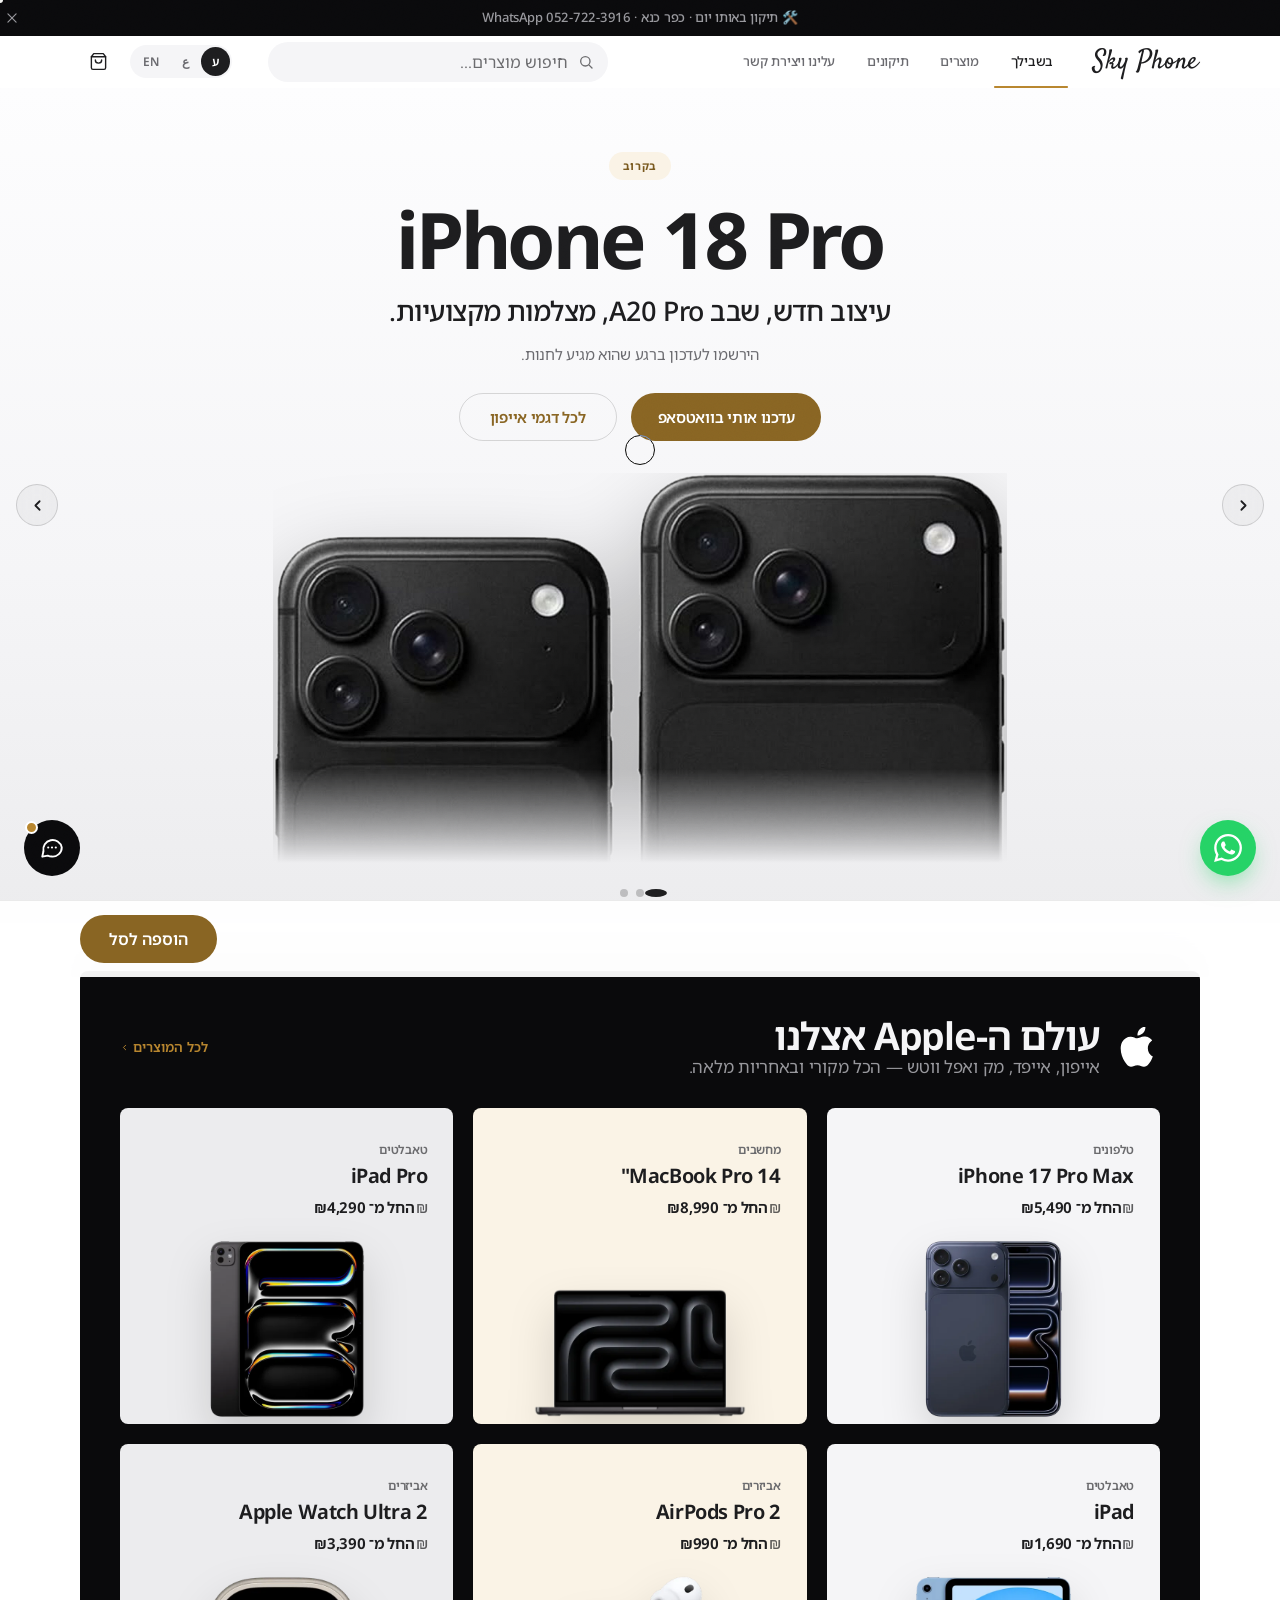
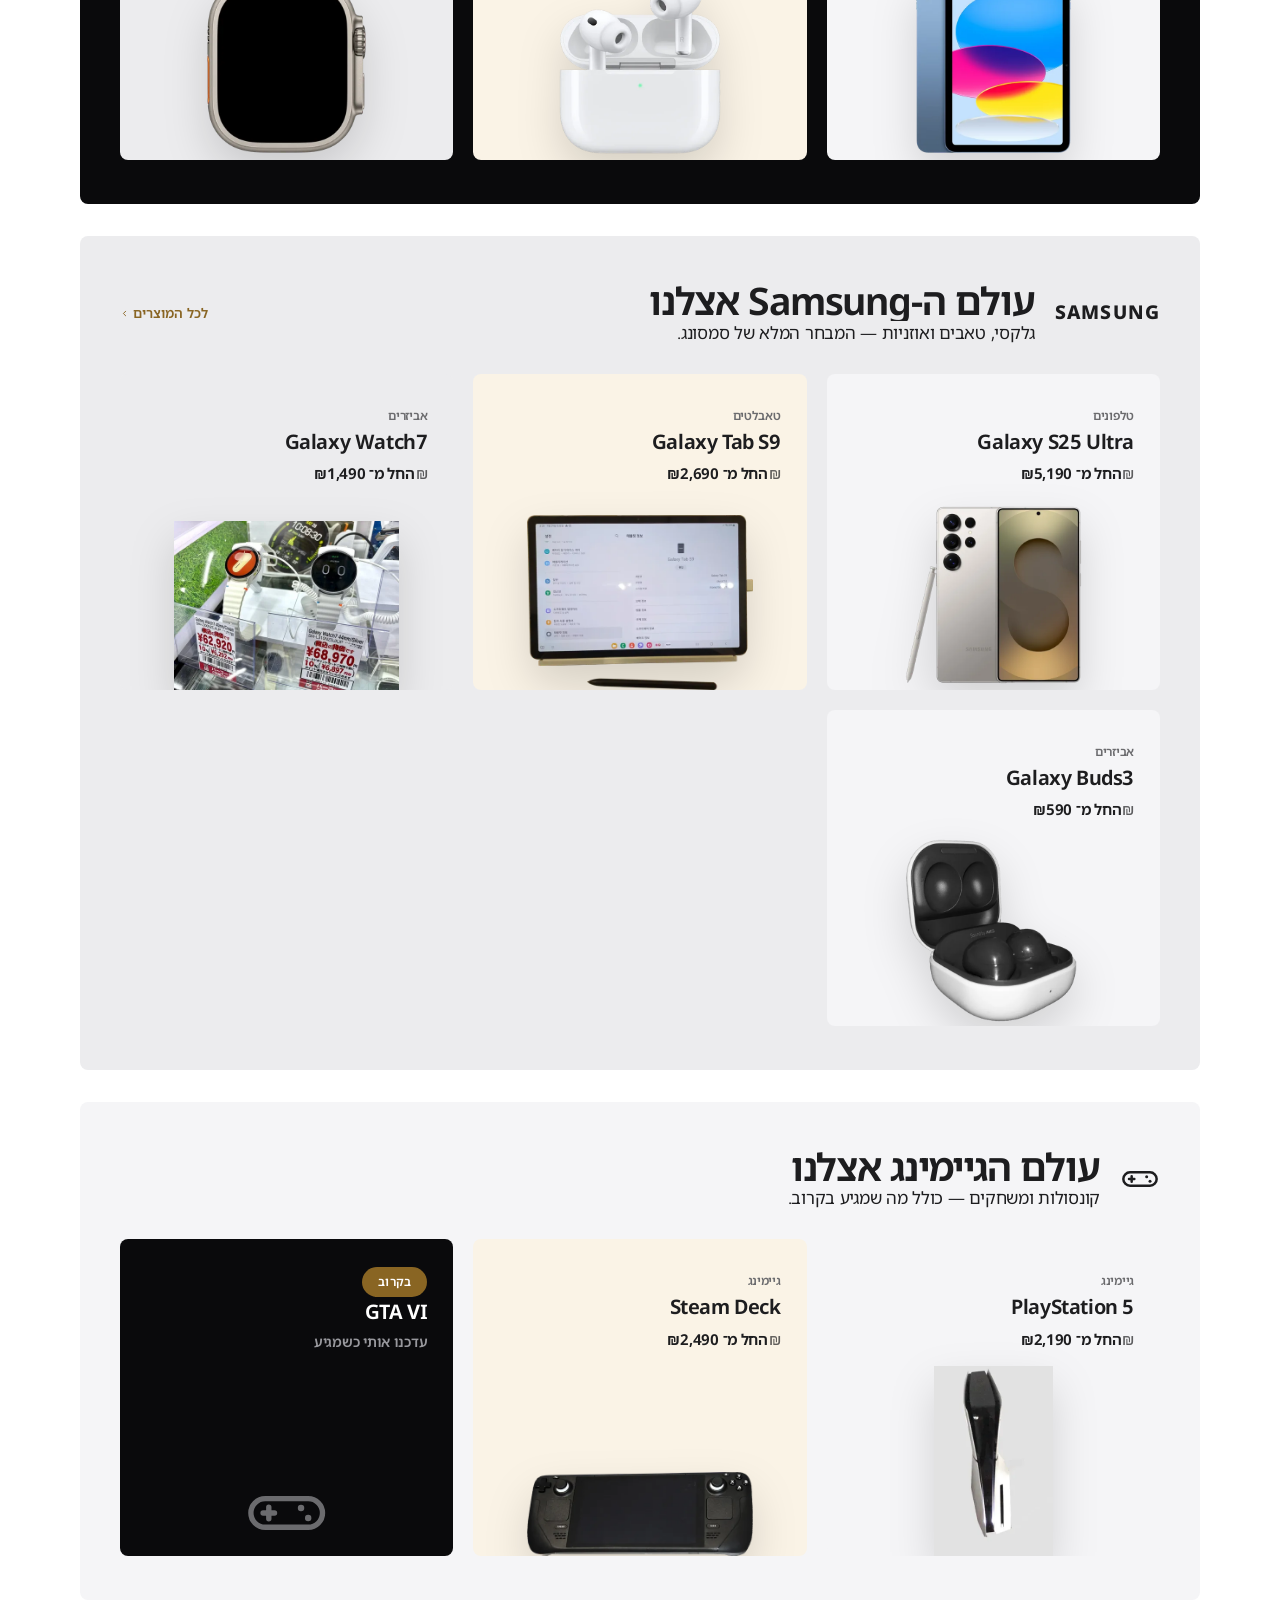
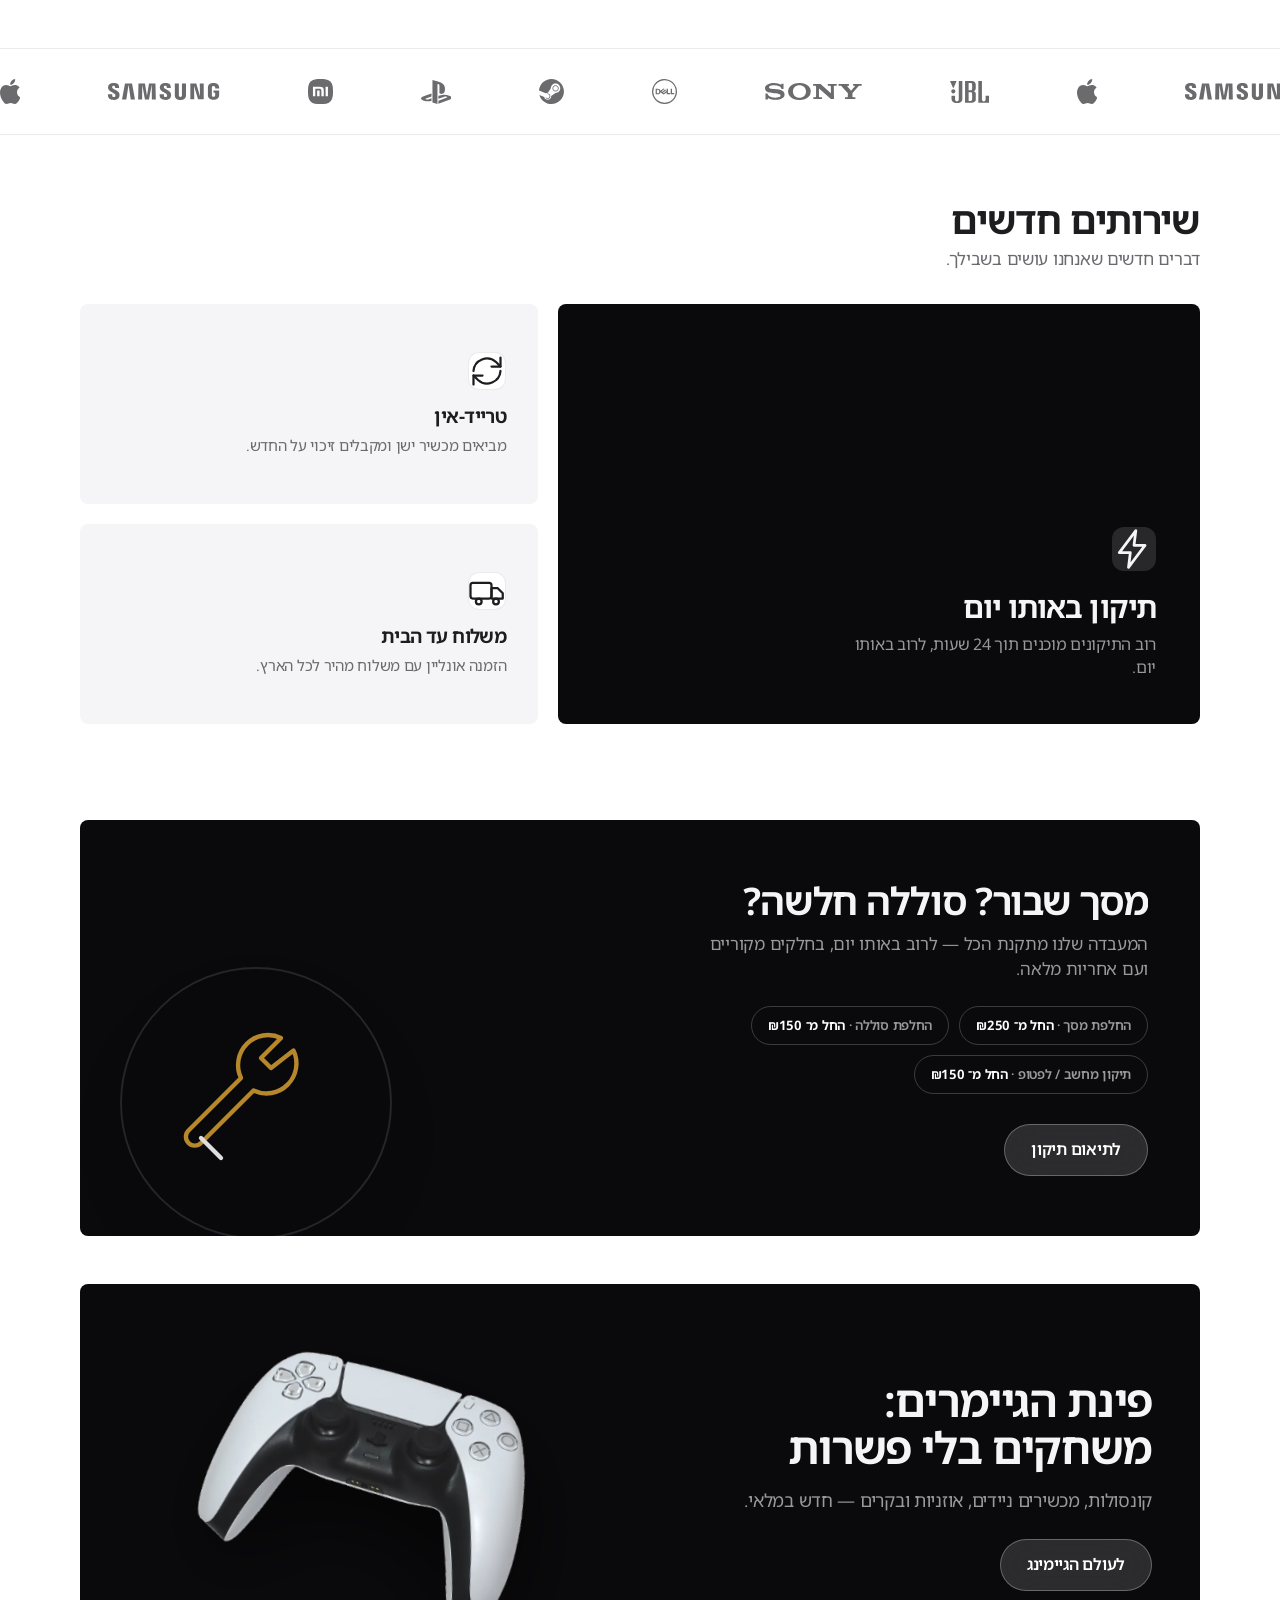
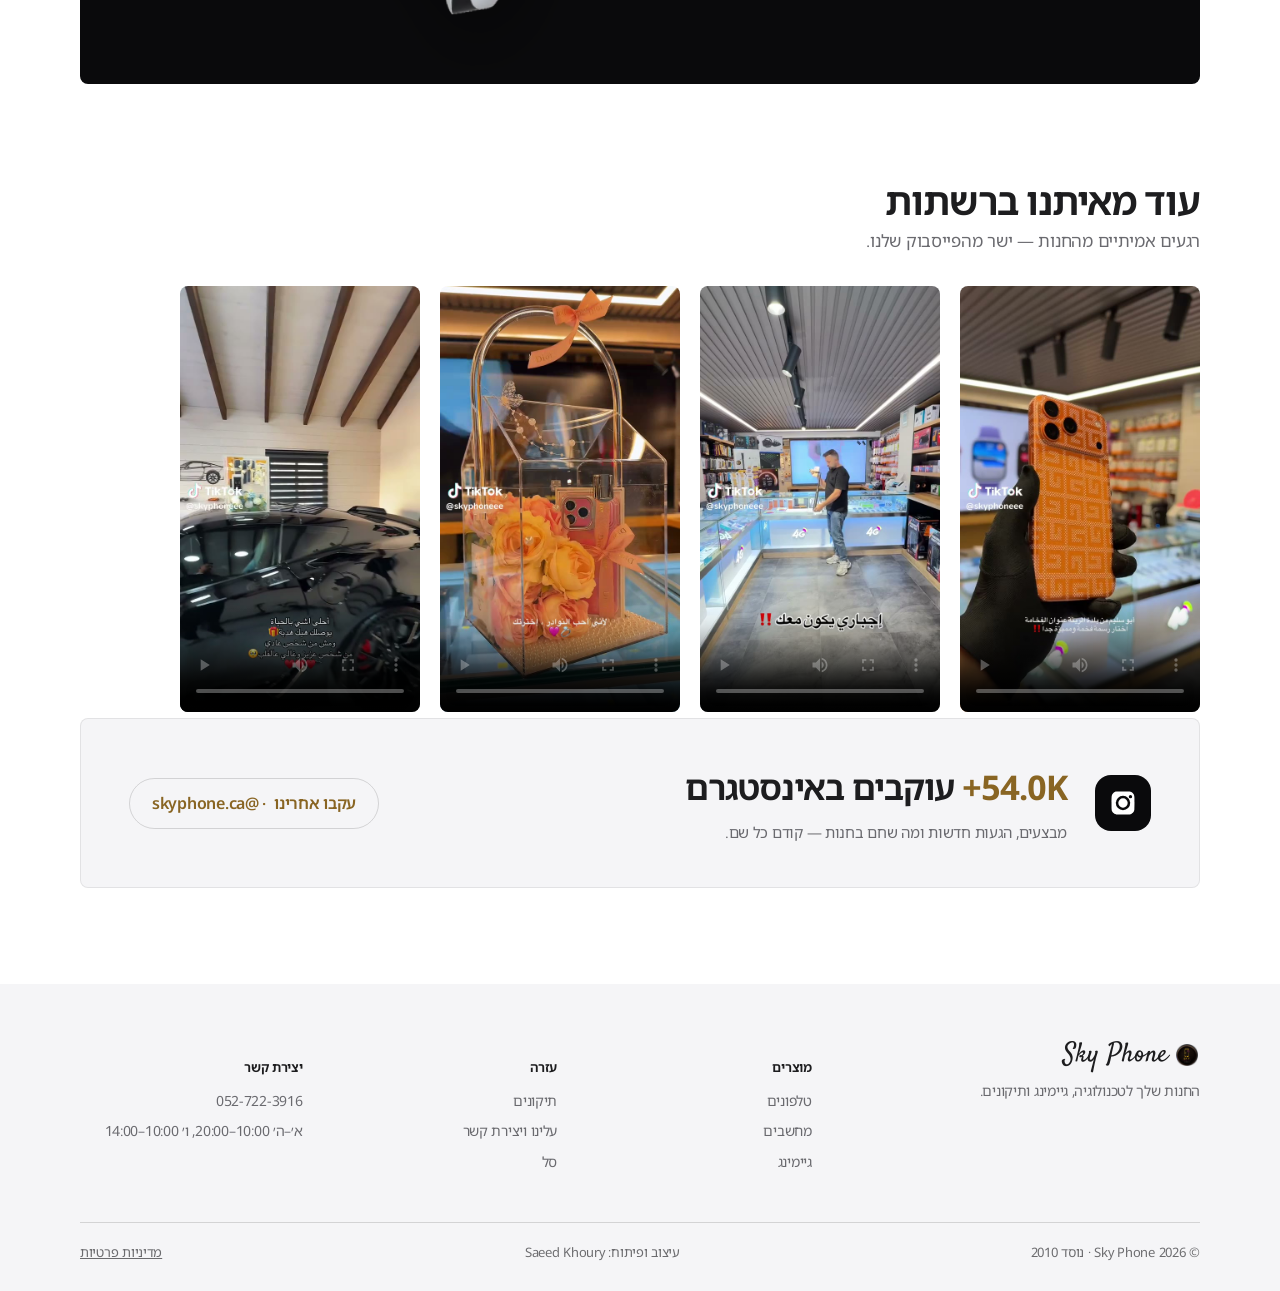
==== index.html @ e5b8a660 "Let the chat assistant finish the job it starts The bot answered well and then stranded the customer" ====
<!doctype html>
<html lang="he" dir="rtl">
<head>
<meta charset="utf-8">
<meta name="viewport" content="width=device-width, initial-scale=1">
<!-- The site is designed light-only. "only light" is what stops Chrome on Android
     from auto-darkening it, which was inverting page surfaces and painting boxes
     behind transparent product PNGs. Remove this only alongside a real dark theme. -->
<meta name="color-scheme" content="only light">
<title>Sky Phone</title>
<script>
  /* Analytics. Put the shop's GA4 Measurement ID in ANALYTICS_ID (it looks like
     "G-AB12CD34EF") and the tag starts reporting. Left empty, nothing is loaded
     and no third-party request is made — the site stays fast and cookie-free. */
  var ANALYTICS_ID = '';
  window.dataLayer = window.dataLayer || [];
  function gtag(){dataLayer.push(arguments);}
  if (ANALYTICS_ID) {
    var s = document.createElement('script');
    s.async = true;
    s.src = 'https://www.googletagmanager.com/gtag/js?id=' + ANALYTICS_ID;
    document.head.appendChild(s);
    gtag('js', new Date());
    gtag('config', ANALYTICS_ID);
  }
</script>
<meta name="description" content="Sky Phone — phones, tablets, computers, gaming and same-day repairs. Serving Hebrew, Arabic and English since 2010.">
<meta property="og:type" content="website">
<meta property="og:site_name" content="Sky Phone">
<meta property="og:title" content="Sky Phone — טלפונים, מחשבים ותיקונים באותו יום">
<meta property="og:description" content="חנות ומעבדה בכפר כנא מאז 2010. טלפונים, טאבלטים, מחשבים וגיימינג — ותיקונים לרוב באותו יום.">
<meta property="og:url" content="https://saeedkhoury.github.io/SkyPhone/">
<meta property="og:image" content="https://saeedkhoury.github.io/SkyPhone/og-image.jpg">
<meta property="og:image:width" content="1200">
<meta property="og:image:height" content="630">
<meta property="og:locale" content="he_IL">
<meta property="og:locale:alternate" content="ar_AR">
<meta property="og:locale:alternate" content="en_US">
<meta name="twitter:card" content="summary_large_image">
<link rel="icon" href="favicon.ico" sizes="any">
<link rel="icon" type="image/png" sizes="32x32" href="favicon-32.png">
<link rel="apple-touch-icon" sizes="180x180" href="apple-touch-icon.png">
<link rel="manifest" href="site.webmanifest">
<meta name="theme-color" content="#0a0a0c">
<link rel="preconnect" href="https://fonts.googleapis.com">
<link rel="preconnect" href="https://fonts.gstatic.com" crossorigin>
<link href="https://fonts.googleapis.com/css2?family=Inter:wght@300;400;500;600;650;700;800&family=Noto+Sans+Hebrew:wght@400;500;600;700;800&family=Noto+Sans+Arabic:wght@400;500;600;700;800&family=Satisfy&display=swap" rel="stylesheet">
<link rel="stylesheet" href="styles.css?v=20260908c">
<script type="application/ld+json">
{
  "@context": "https://schema.org",
  "@type": "ElectronicsStore",
  "name": "Sky Phone",
  "url": "https://saeedkhoury.github.io/SkyPhone/",
  "image": "https://saeedkhoury.github.io/SkyPhone/og-image.jpg",
  "telephone": "+972527223916",
  "foundingDate": "2010",
  "priceRange": "₪₪",
  "currenciesAccepted": "ILS",
  "areaServed": "Kafr Kanna",
  "address": {
    "@type": "PostalAddress",
    "streetAddress": "Main Street (Wadi al-Hai road)",
    "addressLocality": "Kafr Kanna",
    "addressCountry": "IL"
  },
  "sameAs": [
    "https://www.instagram.com/skyphone.ca",
    "https://www.facebook.com/skyphone.ca"
  ]
}
</script>
</head>
<body>
<a class="skip-link" href="#main" data-t="skip_main"></a>

<div class="page-loader" id="pageLoader">
  <div class="loader-inner">
    <img class="brand-logo loader-logo" alt="Sky Phone">
    <div class="loader-brand">Sky Phone</div>
    <div class="loader-track"><div class="loader-fill" id="loaderFill"></div></div>
    <div class="loader-num" id="loaderNum">0%</div>
  </div>
</div>

<div class="cursor-dot" id="cursorDot"></div>
<div class="cursor-ring" id="cursorRing"></div>
<div class="noise-overlay"></div>

<div class="promo-ribbon" id="promoRibbon">
  <div class="wrap promo-inner">
    <span data-t="promo_msg"></span>
    <button class="promo-close" id="promoClose" aria-label="close">
      <svg viewBox="0 0 24 24" fill="none" stroke="currentColor" stroke-width="2" stroke-linecap="round"><line x1="5" y1="5" x2="19" y2="19"/><line x1="19" y1="5" x2="5" y2="19"/></svg>
    </button>
  </div>
</div>
<header class="nav" id="nav">
  <div class="wrap nav-inner">
    <div class="brand" data-route="foryou"><span class="brand-word">Sky Phone</span></div>
    <nav class="nav-links">
      <a data-route="foryou" data-t="nav_foryou"></a>
      <a data-route="products" data-t="nav_products"></a>
      <a data-route="repairs" data-t="nav_repairs"></a>
      <a data-route="about" data-t="nav_about"></a>
      <span class="nav-ink" id="navInk"></span>
    </nav>
    <div class="nav-search">
      <svg viewBox="0 0 24 24" fill="none" stroke="currentColor" stroke-width="2" stroke-linecap="round" stroke-linejoin="round"><circle cx="11" cy="11" r="7"/><line x1="21" y1="21" x2="16.65" y2="16.65"/></svg>
      <input type="search" id="searchInput" data-ph="search_ph" data-al="form_search_label" autocomplete="off" autocapitalize="off" autocorrect="off" enterkeyhint="search">
      <div class="search-sugg" id="searchSugg"></div>
    </div>
    <div class="nav-tools">
      <button class="icon-btn search-toggle" id="searchToggle" aria-label="search">
        <svg viewBox="0 0 24 24" fill="none" stroke="currentColor" stroke-width="1.75" stroke-linecap="round" stroke-linejoin="round"><circle cx="11" cy="11" r="7"/><line x1="21" y1="21" x2="16.65" y2="16.65"/></svg>
      </button>
      <div class="lang lang-bar">
        <button data-l="he" class="on">ע</button><button data-l="ar">ع</button><button data-l="en">EN</button>
      </div>
      <button class="bag-btn" data-cart-open aria-label="bag">
        <svg viewBox="0 0 24 24" width="19" height="19" fill="none" stroke="currentColor" stroke-width="1.75" stroke-linecap="round" stroke-linejoin="round"><path d="M6 2 3 6v14a2 2 0 0 0 2 2h14a2 2 0 0 0 2-2V6l-3-4z"/><path d="M3 6h18"/><path d="M16 10a4 4 0 0 1-8 0"/></svg>
        <span class="bag-count" id="bagCount">0</span>
      </button>
      <button class="menu-toggle" id="menuToggle" aria-label="menu">
        <svg viewBox="0 0 24 24" width="20" height="20" fill="none" stroke="currentColor" stroke-width="1.75" stroke-linecap="round"><line x1="3" y1="7" x2="21" y2="7"/><line x1="3" y1="12" x2="21" y2="12"/><line x1="3" y1="17" x2="21" y2="17"/></svg>
      </button>
    </div>
  </div>
  <div class="scroll-progress"><div class="scroll-progress-fill" id="scrollProgressFill"></div></div>
</header>

<div class="mobile-search" id="mobileSearch">
  <svg viewBox="0 0 24 24" fill="none" stroke="currentColor" stroke-width="2" stroke-linecap="round" stroke-linejoin="round"><circle cx="11" cy="11" r="7"/><line x1="21" y1="21" x2="16.65" y2="16.65"/></svg>
  <input type="search" id="searchInputMobile" data-ph="search_ph" data-al="form_search_label" autocomplete="off" autocapitalize="off" autocorrect="off" enterkeyhint="search">
  <div class="search-sugg" id="searchSuggMobile"></div>
</div>

<div class="mm-scrim" id="mmScrim" hidden></div>
<div class="mobile-menu" id="mobileMenu">
  <div class="lang mm-lang">
    <button data-l="he" class="on">עברית</button><button data-l="ar">العربية</button><button data-l="en">English</button>
  </div>
  <nav class="mm-links">
    <a data-route="foryou" data-t="nav_foryou"></a>
    <a data-route="products" data-t="nav_products"></a>
    <a data-route="repairs" data-t="nav_repairs"></a>
    <a data-cart-open><span data-t="nav_bag"></span><span class="mm-badge" id="mmBadge">0</span></a>
    <a data-route="about" data-t="nav_about"></a>
  </nav>
</div>

<main id="main" tabindex="-1">
<!-- ==================== FOR YOU ==================== -->
<section class="page" id="p-foryou">

  <div class="hero spot" id="hero">
    <div class="hero-glow"></div>

    <div class="hero-slide active" data-slide="0" data-ground="light">
      <div class="hero-ad hero-ad-light">
        <div class="hero-ad-copy">
          <span class="hero-ad-badge" data-t="soon_badge"></span>
          <h2 class="hero-ad-title">iPhone 18 Pro</h2>
          <p class="hero-ad-tag" data-t="ad_i18_tag"></p>
          <p class="hero-ad-note" data-t="ad_i18_note"></p>
          <div class="hero-ad-cta">
            <a class="btn btn-primary magnetic" id="i18Wa" target="_blank" rel="noopener" data-t="ad_i18_cta" data-wa-label="hero_iphone18_notify"></a>
            <a class="btn btn-secondary magnetic" data-cat="phones" data-brand="apple" data-t="ad_i18_cta2"></a>
          </div>
        </div>
        <div class="hero-ad-art cutout fade-bottom">
          <span class="ad-art-float"><img src="img/iphone18-pro.png" alt="iPhone 18 Pro — coming soon to Sky Phone"></span>
        </div>
      </div>
    </div>

    <div class="hero-slide" data-slide="1" data-ground="light">
      <div class="hero-ad hero-ad-light">
        <div class="hero-ad-copy">
          <span class="hero-ad-badge stock" data-t="instock_badge"></span>
          <h2 class="hero-ad-title">PlayStation 5</h2>
          <p class="hero-ad-tag" data-t="ps5_tag"></p>
          <p class="hero-ad-note" id="ps5Note"></p>
          <div class="hero-ad-cta">
            <a class="btn btn-primary magnetic" data-spot-pid="27" data-t="ps5_cta1"></a>
            <a class="btn btn-secondary magnetic" id="ps5Wa" target="_blank" rel="noopener" data-t="ask_wa" data-wa-label="hero_ps5_question"></a>
          </div>
        </div>
        <div class="hero-ad-art cutout clickable" data-spot-pid="27" data-hero-pid="27" data-hero-img="img/ps5-2.png">
          <span class="ad-art-float"></span>
        </div>
      </div>
    </div>

    <div class="hero-slide" data-slide="2" data-ground="dark">
      <div class="hero-ad hero-ad-dark">
        <div class="hero-ad-copy">
          <span class="hero-ad-badge" data-t="sameday_badge"></span>
          <h2 class="hero-ad-title" data-t="rp_title"></h2>
          <p class="hero-ad-tag" data-t="rp_hero_tag"></p>
          <p class="hero-ad-note" id="repairNote"></p>
          <div class="hero-ad-cta">
            <a class="btn btn-primary magnetic" data-route="repairs" data-t="fy_cta2"></a>
            <a class="btn btn-on-dark magnetic" data-route="products" data-t="fy_cta1"></a>
          </div>
        </div>
        <div class="hero-ad-art">
          <span class="ad-art-float">
            <svg width="240" height="240" viewBox="0 0 240 240" fill="none">
              <circle cx="120" cy="120" r="108" fill="none" stroke="#2a2a2e" stroke-width="1.5"/>
              <path d="M150 78a24 24 0 0 1-32 32l-42 42a7 7 0 0 1-10-10l42-42a24 24 0 0 1 32-32l-16 16 8 8z" fill="none" stroke="#c9962f" stroke-width="3.5" stroke-linecap="round" stroke-linejoin="round"/>
              <path d="M76 148l16 16" stroke="#f5f5f7" stroke-width="3.5" stroke-linecap="round"/>
            </svg>
          </span>
        </div>
      </div>
    </div>

    <button class="hero-arrow prev" id="heroPrev" aria-label="previous">
      <svg viewBox="0 0 24 24" fill="none" stroke="currentColor" stroke-width="2.5" stroke-linecap="round" stroke-linejoin="round"><path d="M15 6l-6 6 6 6"/></svg>
    </button>
    <button class="hero-arrow next" id="heroNext" aria-label="next">
      <svg viewBox="0 0 24 24" fill="none" stroke="currentColor" stroke-width="2.5" stroke-linecap="round" stroke-linejoin="round"><path d="M9 6l6 6-6 6"/></svg>
    </button>
    <div class="hero-dots" id="heroDots">
      <button class="hero-dot active" data-slide-go="0" aria-label="slide 1"></button>
      <button class="hero-dot" data-slide-go="1" aria-label="slide 2"></button>
      <button class="hero-dot" data-slide-go="2" aria-label="slide 3"></button>
    </div>
  </div>

  <div class="wrap">
    <div class="brand-spot brand-spot-apple spot" data-reveal>
      <div class="brand-spot-head">
        <div class="brand-glyph"><svg viewBox="0 0 24 24" fill="currentColor"><path d="M16.7 12.7c0-3 2.5-4.5 2.6-4.6-1.4-2.1-3.6-2.4-4.4-2.4-1.9-.2-3.6 1.1-4.6 1.1-1 0-2.4-1.1-4-1-2 0-3.9 1.2-4.9 3-2.1 3.7-.5 9.1 1.5 12.1 1 1.5 2.2 3.1 3.7 3 1.5-.1 2.1-1 3.9-1s2.4 1 4 .9c1.6 0 2.7-1.5 3.7-3 .8-1.2 1.2-2.2 1.5-3.2-.1-.1-3-1.2-3-4.9zM14 3.5c.8-1 1.4-2.4 1.2-3.8-1.2.1-2.6.8-3.5 1.8-.7.8-1.4 2.2-1.2 3.6 1.3.1 2.7-.7 3.5-1.6z"/></svg></div>
        <div class="brand-spot-copy"><h2 class="h2" data-t="apple_head"></h2><p data-t="apple_sub"></p></div>
        <button class="btn-link" id="appleSeeAll"><span data-t="fy_seeall"></span><svg class="chev" viewBox="0 0 24 24" fill="none" stroke="currentColor" stroke-width="2.5" stroke-linecap="round" stroke-linejoin="round"><path d="M9 6l6 6-6 6"/></svg></button>
      </div>
      <div class="highlight-grid" id="appleHighlights"></div>
    </div>

    <div class="brand-spot brand-spot-samsung" data-reveal>
      <div class="brand-spot-head">
        <div class="brand-glyph brand-glyph-samsung">SAMSUNG</div>
        <div class="brand-spot-copy"><h2 class="h2" data-t="samsung_head"></h2><p data-t="samsung_sub"></p></div>
        <button class="btn-link" id="samsungSeeAll"><span data-t="fy_seeall"></span><svg class="chev" viewBox="0 0 24 24" fill="none" stroke="currentColor" stroke-width="2.5" stroke-linecap="round" stroke-linejoin="round"><path d="M9 6l6 6-6 6"/></svg></button>
      </div>
      <div class="highlight-grid" id="samsungHighlights"></div>
    </div>

    <div class="brand-spot" data-reveal>
      <div class="brand-spot-head">
        <div class="brand-glyph"><svg viewBox="0 0 24 24" fill="none" stroke="currentColor" stroke-width="1.5" stroke-linecap="round" stroke-linejoin="round"><rect x="2" y="8" width="20" height="8" rx="4"/><path d="M7 10.4v3.2M5.4 12h3.2"/><circle cx="16" cy="10.6" r=".9" fill="currentColor" stroke="none"/><circle cx="18" cy="13.4" r=".9" fill="currentColor" stroke="none"/></svg></div>
        <div class="brand-spot-copy"><h2 class="h2" data-t="fy_gaming_head"></h2><p data-t="fy_gaming_sub"></p></div>
      </div>
      <div class="highlight-grid" id="gamingHighlights"></div>
    </div>
  </div>

  <div class="brand-marquee" data-reveal aria-hidden="true">
    <!-- filled by renderBrandMarquee(): the group is cloned until the track is at
         least twice the container width, so the loop never runs out of content -->
    <div class="marquee-track"></div>
  </div>

  <div class="wrap">
    <div class="section" style="padding-block-start:0">
      <div class="section-head" data-reveal><div><h2 class="h2" data-t="fy_serv_head"></h2><p data-t="fy_serv_sub"></p></div></div>
      <div class="feature-grid" id="fy-services"></div>
    </div>

    <div class="rep-spot spot" data-reveal>
      <div class="rep-spot-inner">
        <h2 class="h2" data-t="fy_rep_head"></h2>
        <p data-t="fy_rep_sub"></p>
        <div class="rep-chips" id="repChips"></div>
        <a class="btn btn-on-dark magnetic" data-route="repairs" data-t="fy_rep_cta"></a>
      </div>
      <div class="rep-spot-art" aria-hidden="true">
        <svg width="300" height="300" viewBox="0 0 240 240" fill="none">
          <circle cx="120" cy="120" r="108" fill="none" stroke="#2a2a2e" stroke-width="1.5"/>
          <path d="M150 78a24 24 0 0 1-32 32l-42 42a7 7 0 0 1-10-10l42-42a24 24 0 0 1 32-32l-16 16 8 8z" fill="none" stroke="#c9962f" stroke-width="3.5" stroke-linecap="round" stroke-linejoin="round"/>
          <path d="M76 148l16 16" stroke="#f5f5f7" stroke-width="3.5" stroke-linecap="round"/>
        </svg>
      </div>
    </div>
  </div>

  <div class="wrap" style="margin-block-end:var(--space-7)">
    <div class="banner spot" data-reveal>
      <div class="banner-inner">
        <div>
          <h2 data-t="fy_game_head"></h2>
          <p data-t="fy_game_sub"></p>
          <a class="btn btn-on-dark magnetic" data-cat="gaming" data-t="fy_game_cta"></a>
        </div>
        <div class="banner-art">
          <picture><source srcset="img/gaming-controller.webp" type="image/webp"><img src="img/gaming-controller.png" alt="PlayStation DualSense controller" loading="lazy" decoding="async"></picture>
        </div>
      </div>
    </div>
  </div>

  <div class="wrap">
    <div class="section" style="padding-block:var(--space-7) 0">
      <div class="section-head" data-reveal><div><h2 class="h2" data-t="reels_head"></h2><p data-t="reels_sub"></p></div></div>
      <div class="row-wrap">
        <div class="row reels-row" id="reelsRow"></div>
        <button class="row-arrow prev" data-row-prev aria-label="previous"><svg viewBox="0 0 24 24" fill="none" stroke="currentColor" stroke-width="2.5" stroke-linecap="round" stroke-linejoin="round"><path d="M15 6l-6 6 6 6"/></svg></button>
        <button class="row-arrow next" data-row-next aria-label="next"><svg viewBox="0 0 24 24" fill="none" stroke="currentColor" stroke-width="2.5" stroke-linecap="round" stroke-linejoin="round"><path d="M9 6l6 6-6 6"/></svg></button>
      </div>
    </div>
  </div>

  <div class="wrap" style="margin-block-end:var(--space-9)">
    <div class="ig-band" data-reveal>
      <div class="ig-inner">
        <div class="ig-glyph" aria-hidden="true"><svg viewBox="0 0 24 24" fill="currentColor"><path d="M12 2.16c3.2 0 3.58.01 4.85.07 1.17.05 1.8.25 2.23.41.56.22.96.48 1.38.9.42.42.68.82.9 1.38.16.42.36 1.06.41 2.23.06 1.27.07 1.65.07 4.85s-.01 3.58-.07 4.85c-.05 1.17-.25 1.8-.41 2.23-.22.56-.48.96-.9 1.38-.42.42-.82.68-1.38.9-.42.16-1.06.36-2.23.41-1.27.06-1.65.07-4.85.07s-3.58-.01-4.85-.07c-1.17-.05-1.8-.25-2.23-.41a3.7 3.7 0 0 1-1.38-.9 3.7 3.7 0 0 1-.9-1.38c-.16-.42-.36-1.06-.41-2.23C2.17 15.58 2.16 15.2 2.16 12s.01-3.58.07-4.85c.05-1.17.25-1.8.41-2.23.22-.56.48-.96.9-1.38.42-.42.82-.68 1.38-.9.42-.16 1.06-.36 2.23-.41C8.42 2.17 8.8 2.16 12 2.16zm0 3.68a6.16 6.16 0 1 0 0 12.32 6.16 6.16 0 0 0 0-12.32zM12 16a4 4 0 1 1 0-8 4 4 0 0 1 0 8zm6.4-10.85a1.44 1.44 0 1 0 0 2.88 1.44 1.44 0 0 0 0-2.88z"/></svg></div>
        <div class="ig-text">
          <div class="ig-title"><b class="ig-num" data-countup="54.2" data-suffix="K+" data-decimals="1">0</b> <span data-t="fy_ig_head"></span></div>
          <p data-t="fy_ig_sub"></p>
        </div>
        <a class="btn btn-secondary magnetic" href="https://www.instagram.com/skyphone.ca" target="_blank" rel="noopener"><span data-t="fy_ig_cta"></span> · @skyphone.ca</a>
      </div>
    </div>
  </div>
</section>

<!-- ==================== PRODUCTS ==================== -->
<section class="page" id="p-products" hidden>
  <div class="wrap">
    <div class="page-intro"><h1 class="h1" data-t="pr_title"></h1><p class="lede" data-t="pr_sub"></p></div>
    <div class="products-layout">
      <button class="filter-toggle-btn" id="filterToggleBtn" aria-expanded="false" aria-controls="filterSidebar">
        <svg viewBox="0 0 24 24" fill="none" stroke="currentColor" stroke-width="2.2" stroke-linecap="round" stroke-linejoin="round"><path d="M4 6h16M7 12h10M10 18h4"/></svg>
        <span data-t="filter_btn"></span>
        <span class="filter-toggle-dot" id="filterToggleDot" hidden></span>
      </button>
      <aside class="filter-sidebar" id="filterSidebar">
        <div class="filter-group">
          <button class="filter-group-head" data-filter-toggle="cat"><span data-t="filter_category"></span><svg class="chev" viewBox="0 0 24 24" fill="none" stroke="currentColor" stroke-width="2.5" stroke-linecap="round" stroke-linejoin="round"><path d="M6 9l6 6 6-6"/></svg></button>
          <div class="filter-list" id="filterCatList"></div>
        </div>
        <div class="filter-group">
          <button class="filter-group-head" data-filter-toggle="brand"><span data-t="filter_brand"></span><svg class="chev" viewBox="0 0 24 24" fill="none" stroke="currentColor" stroke-width="2.5" stroke-linecap="round" stroke-linejoin="round"><path d="M6 9l6 6 6-6"/></svg></button>
          <div class="filter-list" id="filterBrandList"></div>
        </div>
        <div class="filter-group">
          <button class="filter-group-head" data-filter-toggle="color"><span data-t="filter_color"></span><svg class="chev" viewBox="0 0 24 24" fill="none" stroke="currentColor" stroke-width="2.5" stroke-linecap="round" stroke-linejoin="round"><path d="M6 9l6 6 6-6"/></svg></button>
          <div class="filter-list" id="filterColorList"></div>
        </div>
        <div class="filter-group">
          <button class="filter-group-head" data-filter-toggle="storage"><span data-t="filter_storage"></span><svg class="chev" viewBox="0 0 24 24" fill="none" stroke="currentColor" stroke-width="2.5" stroke-linecap="round" stroke-linejoin="round"><path d="M6 9l6 6 6-6"/></svg></button>
          <div class="filter-list" id="filterStorageList"></div>
        </div>
      </aside>
      <div class="products-main">
        <div class="chips" id="chips"></div>
        <div class="brand-circle-row" id="brandCircleRow"></div>
        <div class="products-toolbar">
          <span class="products-count" id="productsCount"></span>
          <select class="sort-select" id="sortSelect">
            <option value="" data-t="filter_price_none"></option>
            <option value="asc" data-t="filter_price_asc"></option>
            <option value="desc" data-t="filter_price_desc"></option>
          </select>
        </div>
        <div class="grid" id="grid" style="padding-block-end:var(--space-9)"></div>
      </div>
    </div>
  </div>
</section>

<!-- ==================== PRODUCT DETAIL ==================== -->
<section class="page" id="p-product" hidden>
  <div class="wrap" id="pdp-body" style="padding-block-end:var(--space-9)"></div>
</section>
<div class="pdp-stickybar" id="pdpStickyBar">
  <div class="wrap pdp-stickybar-inner">
    <div class="pdp-stickybar-info">
      <span class="pdp-stickybar-name" id="stickyName"></span>
      <span class="pdp-stickybar-price" id="stickyPrice"></span>
    </div>
    <button class="btn btn-primary" data-pdp-add data-t="pdp_add"></button>
  </div>
</div>

<!-- ==================== REPAIRS ==================== -->
<section class="page" id="p-repairs" hidden>
  <div class="wrap">
    <div class="page-intro"><h1 class="h1" data-t="rp_title"></h1><p class="lede" data-t="rp_sub"></p></div>
    <div class="section-tight" style="padding-block-start:8px">
      <div class="process" id="steps"></div>
      <div class="section-head" data-reveal><div><h2 class="h2" data-t="rp_list_head"></h2><p data-t="rp_list_sub"></p></div></div>
      <div class="plist" id="rlist"></div>
      <p class="note" data-t="rp_note"></p>
    </div>
  </div>
</section>

<!-- ==================== BAG (full page) ====================
     The cart drawer stays the quick-access path; this page is the
     dedicated full-screen view for whoever wants to review their cart
     without a side panel — same live data, both reachable. -->
<section class="page" id="p-bag" hidden>
  <div class="wrap">
    <div class="page-intro"><h1 class="h1" data-t="bag_title"></h1><p class="lede" data-t="bag_sub"></p></div>
    <div class="bag-wrap" id="bag-page-body" style="padding-block-end:var(--space-9)"></div>
  </div>
</section>

<!-- ==================== ABOUT & CONTACT ==================== -->
<section class="page" id="p-about" hidden>
  <div class="wrap">
    <div class="page-intro"><h1 class="h1" data-t="ab_title"></h1><p class="lede" data-t="ab_lead"></p></div>

    <div class="section-tight ab-story" style="padding-block-start:8px">
      <div>
        <h2 class="h2" data-t="ab_story_h"></h2>
        <p data-t="ab_story_p1"></p>
        <p data-t="ab_story_p2"></p>
        <div class="stats">
          <div class="stat"><b>2010</b><span data-t="ab_stat1"></span></div>
          <div class="stat"><b>3</b><span data-t="ab_stat2"></span></div>
          <div class="stat"><b>24h</b><span data-t="ab_stat3"></span></div>
        </div>
      </div>
      <div class="ab-badge spot"><img class="brand-logo ab-badge-logo" alt="Sky Phone logo"></div>
    </div>

    <div class="section-tight" data-reveal>
      <div class="section-head"><h2 class="h2" data-t="ab_contact_h"></h2></div>
      <div class="contact-panel">
        <div class="cc"><svg viewBox="0 0 24 24" fill="none" stroke="currentColor" stroke-width="1.75" stroke-linecap="round" stroke-linejoin="round"><path d="M22 16.9v3a2 2 0 0 1-2.2 2 19.8 19.8 0 0 1-8.6-3 19.5 19.5 0 0 1-6-6 19.8 19.8 0 0 1-3-8.6A2 2 0 0 1 4.1 2h3a2 2 0 0 1 2 1.7c.1 1 .4 1.9.7 2.8a2 2 0 0 1-.4 2.1L8.1 9.9a16 16 0 0 0 6 6l1.3-1.3a2 2 0 0 1 2.1-.5c.9.3 1.8.6 2.8.7a2 2 0 0 1 1.7 2Z"/></svg><div><div class="l" data-t="ab_phone_l"></div><div class="v" data-t="ab_phone_v"></div></div></div>
        <div class="cc"><svg viewBox="0 0 24 24" fill="none" stroke="currentColor" stroke-width="1.75" stroke-linecap="round" stroke-linejoin="round"><path d="M21 11.5a8.4 8.4 0 0 1-9 8.4 8.5 8.5 0 0 1-3.9-.9L3 20l1.1-5A8.4 8.4 0 1 1 21 11.5Z"/></svg><div><div class="l" data-t="ab_wa_l"></div><div class="v" data-t="ab_wa_v"></div></div></div>
        <div class="cc"><svg viewBox="0 0 24 24" fill="none" stroke="currentColor" stroke-width="1.75" stroke-linecap="round" stroke-linejoin="round"><path d="M21 10c0 6-9 12-9 12s-9-6-9-12a9 9 0 0 1 18 0Z"/><circle cx="12" cy="10" r="3"/></svg><div><div class="l" data-t="ab_addr_l"></div><div class="v" data-t="ab_addr_v"></div></div></div>
        <div class="cc"><svg viewBox="0 0 24 24" fill="none" stroke="currentColor" stroke-width="1.75" stroke-linecap="round" stroke-linejoin="round"><circle cx="12" cy="12" r="9"/><path d="M12 7v5l3 2"/></svg><div><div class="l" data-t="ab_hours_l"></div><div class="v" data-t="ab_hours_v"></div></div></div>
      </div>
      <div class="socials">
        <a href="https://www.facebook.com/skyphone.ca" target="_blank" rel="noopener" aria-label="Facebook"><svg viewBox="0 0 24 24" fill="currentColor"><path d="M24 12a12 12 0 1 0-13.87 11.85v-8.38H7.08V12h3.05V9.36c0-3 1.79-4.67 4.53-4.67 1.31 0 2.68.24 2.68.24v2.95h-1.5c-1.49 0-1.96.93-1.96 1.87V12h3.33l-.53 3.47h-2.8v8.38A12 12 0 0 0 24 12z"/></svg></a>
        <a href="https://www.instagram.com/skyphone.ca?igsi=MTNoMzV4dmZzdHJ6ZQ==" target="_blank" rel="noopener" aria-label="Instagram"><svg viewBox="0 0 24 24" fill="currentColor"><path d="M12 2.16c3.2 0 3.58.01 4.85.07 1.17.05 1.8.25 2.23.41.56.22.96.48 1.38.9.42.42.68.82.9 1.38.16.42.36 1.06.41 2.23.06 1.27.07 1.65.07 4.85s-.01 3.58-.07 4.85c-.05 1.17-.25 1.8-.41 2.23-.22.56-.48.96-.9 1.38-.42.42-.82.68-1.38.9-.42.16-1.06.36-2.23.41-1.27.06-1.65.07-4.85.07s-3.58-.01-4.85-.07c-1.17-.05-1.8-.25-2.23-.41a3.7 3.7 0 0 1-1.38-.9 3.7 3.7 0 0 1-.9-1.38c-.16-.42-.36-1.06-.41-2.23C2.17 15.58 2.16 15.2 2.16 12s.01-3.58.07-4.85c.05-1.17.25-1.8.41-2.23.22-.56.48-.96.9-1.38.42-.42.82-.68 1.38-.9.42-.16 1.06-.36 2.23-.41C8.42 2.17 8.8 2.16 12 2.16zm0 3.68a6.16 6.16 0 1 0 0 12.32 6.16 6.16 0 0 0 0-12.32zM12 16a4 4 0 1 1 0-8 4 4 0 0 1 0 8zm6.4-10.85a1.44 1.44 0 1 0 0 2.88 1.44 1.44 0 0 0 0-2.88z"/></svg></a>
      </div>
    </div>

    <div class="section-tight" data-reveal>
      <div class="section-head"><h2 class="h2" data-t="ab_faq_h"></h2></div>
      <div id="faq"></div>
    </div>

    <div class="section-tight" data-reveal>
      <div class="section-head"><h2 class="h2" data-t="ab_form_h"></h2></div>
      <div class="form">
        <!-- role=alert + tabindex=-1 so a failed submit is announced and focus lands here -->
        <div class="form-errors" id="formErrors" role="alert" tabindex="-1" hidden></div>
        <div class="field">
          <label for="f-name" data-t="form_name"></label>
          <input id="f-name" type="text" name="name" autocomplete="name" autocapitalize="words" enterkeyhint="next" aria-describedby="f-name-err">
          <span class="field-err" id="f-name-err"></span>
        </div>
        <div class="field">
          <label for="f-contact" data-t="form_contact"></label>
          <input id="f-contact" type="text" name="contact" autocomplete="email" inputmode="email" autocapitalize="off" autocorrect="off" spellcheck="false" enterkeyhint="next" aria-describedby="f-contact-err">
          <span class="field-err" id="f-contact-err"></span>
        </div>
        <div class="field">
          <label for="f-msg" data-t="form_msg"></label>
          <textarea id="f-msg" name="message" rows="4" enterkeyhint="send" aria-describedby="f-msg-err"></textarea>
          <span class="field-err" id="f-msg-err"></span>
        </div>
        <button class="btn btn-primary" id="f-send" data-t="form_send" style="justify-self:start"></button>
      </div>
    </div>
  </div>
</section>
</main>

<footer>
  <div class="wrap">
    <div class="foot-grid">
      <div>
        <div class="brand" data-route="foryou" style="margin-block-end:12px"><img class="brand-logo" alt="Sky Phone logo"><span class="brand-word">Sky Phone</span></div>
        <p data-t="foot_tag" style="max-width:34ch; cursor:default"></p>
      </div>
      <div>
        <h4 data-t="nav_products"></h4>
        <a data-route="products" data-t="cat_phones"></a><a data-route="products" data-t="cat_computers"></a><a data-route="products" data-t="cat_gaming"></a>
      </div>
      <div>
        <h4 data-t="foot_help"></h4>
        <a data-route="repairs" data-t="nav_repairs"></a><a data-route="about" data-t="nav_about"></a><a data-cart-open data-t="nav_bag"></a>
      </div>
      <div>
        <h4 data-t="ab_contact_h"></h4>
        <p data-t="ab_phone_v" style="cursor:default"></p><p data-t="ab_hours_v" style="cursor:default"></p>
      </div>
    </div>
    <div class="foot-bottom"><span>© 2026 Sky Phone · <span data-t="foot_est"></span></span><span data-t="foot_credit"></span><a href="privacy.html" data-t="foot_privacy" style="color:inherit; text-decoration:underline; margin-inline-start:12px"></a></div>
  </div>
</footer>

<div class="modal" id="modal">
  <div class="modal-card">
    <div class="ok"><svg width="26" height="26" viewBox="0 0 24 24" fill="none" stroke="currentColor" stroke-width="2.5" stroke-linecap="round" stroke-linejoin="round"><path d="M20 6 9 17l-5-5"/></svg></div>
    <h3 data-t="modal_title"></h3><p data-t="modal_body"></p>
    <button class="btn btn-primary" id="modalClose" data-t="modal_close"></button>
  </div>
</div>

<div class="modal" id="repairModal">
  <div class="modal-card repair-modal-card">
    <button class="cart-close repair-modal-x" id="repairModalClose" aria-label="close">
      <svg viewBox="0 0 24 24" fill="none" stroke="currentColor" stroke-width="2" stroke-linecap="round"><line x1="5" y1="5" x2="19" y2="19"/><line x1="19" y1="5" x2="5" y2="19"/></svg>
    </button>
    <div class="repair-modal-ic" id="repairModalIcon"></div>
    <h3 id="repairModalTitle"></h3>
    <div class="pdp-label repair-modal-label" data-t="rp_pick_device"></div>
    <div class="pills repair-modal-pills" id="repairModalDevices"></div>
    <div class="repair-modal-price" id="repairModalPrice"></div>
    <button class="btn btn-primary" id="repairModalAdd" style="width:100%" data-t="rp_book"></button>
  </div>
</div>

<!-- tap-to-maximise product viewer: the PDP gallery had no way to enlarge a photo -->
<div class="lightbox" id="lightbox" role="dialog" aria-modal="true" data-al="lb_title" hidden>
  <button class="lightbox-close" id="lightboxClose" data-al="lb_close">
    <svg viewBox="0 0 24 24" fill="none" stroke="currentColor" stroke-width="2" stroke-linecap="round"><line x1="5" y1="5" x2="19" y2="19"/><line x1="19" y1="5" x2="5" y2="19"/></svg>
  </button>
  <button class="lightbox-nav prev" id="lightboxPrev" data-al="lb_prev">
    <svg viewBox="0 0 24 24" fill="none" stroke="currentColor" stroke-width="2.5" stroke-linecap="round" stroke-linejoin="round"><path d="M15 6l-6 6 6 6"/></svg>
  </button>
  <img class="lightbox-img" id="lightboxImg" alt="">
  <button class="lightbox-nav next" id="lightboxNext" data-al="lb_next">
    <svg viewBox="0 0 24 24" fill="none" stroke="currentColor" stroke-width="2.5" stroke-linecap="round" stroke-linejoin="round"><path d="M9 6l6 6-6 6"/></svg>
  </button>
  <div class="lightbox-count" id="lightboxCount"></div>
</div>
<div class="toast" id="toast" role="status" aria-live="polite"></div>

<div class="cart-backdrop" id="cartBackdrop"></div>
<aside class="cart-drawer" id="cartDrawer" aria-hidden="true">
  <div class="cart-drawer-head">
    <h2 class="h3" data-t="bag_title"></h2>
    <button class="cart-close" id="cartClose" aria-label="close">
      <svg viewBox="0 0 24 24" fill="none" stroke="currentColor" stroke-width="2" stroke-linecap="round"><line x1="5" y1="5" x2="19" y2="19"/><line x1="19" y1="5" x2="5" y2="19"/></svg>
    </button>
  </div>
  <div class="bag-wrap" id="bag-body"></div>
  <button class="btn-link cart-view-full" id="viewFullCart"><span data-t="bag_view_full"></span></button>
</aside>

<button class="chat-fab" id="chatFab" aria-label="chat">
  <svg viewBox="0 0 24 24" fill="none" stroke="currentColor" stroke-width="1.75" stroke-linecap="round" stroke-linejoin="round"><path d="M21 11.5a8.4 8.4 0 0 1-9 8.4 8.5 8.5 0 0 1-3.9-.9L3 20l1.1-5A8.4 8.4 0 1 1 21 11.5Z"/><circle cx="8.5" cy="11.5" r="1" fill="currentColor" stroke="none"/><circle cx="12" cy="11.5" r="1" fill="currentColor" stroke="none"/><circle cx="15.5" cy="11.5" r="1" fill="currentColor" stroke="none"/></svg>
  <span class="chat-dot" id="chatDot" aria-hidden="true"></span>
</button>
<div class="chat-panel" id="chatPanel" aria-hidden="true">
  <div class="chat-head">
    <div class="chat-head-info">
      <span class="chat-title" data-t="chat_title"></span>
      <span class="chat-sub" data-t="chat_sub"></span>
    </div>
    <button class="chat-close" id="chatClose" aria-label="close">
      <svg viewBox="0 0 24 24" fill="none" stroke="currentColor" stroke-width="2" stroke-linecap="round"><line x1="5" y1="5" x2="19" y2="19"/><line x1="19" y1="5" x2="5" y2="19"/></svg>
    </button>
  </div>
  <div class="chat-body" id="chatBody"></div>
  <div class="chat-chips" id="chatChips"></div>
  <div class="chat-inputbar">
    <input id="chatInput" type="text" data-ph="chat_ph" data-al="form_chat_label" autocomplete="off" enterkeyhint="send">
    <button class="chat-send" id="chatSend" aria-label="send">
      <svg viewBox="0 0 24 24" fill="none" stroke="currentColor" stroke-width="2" stroke-linecap="round" stroke-linejoin="round"><path d="M22 2 11 13"/><path d="M22 2 15 22l-4-9-9-4z"/></svg>
    </button>
  </div>
</div>

<a class="whatsapp-fab magnetic" href="https://wa.me/972527223916" target="_blank" rel="noopener" aria-label="WhatsApp" data-wa-label="floating_button">
  <!-- Official WhatsApp mark. The previous hand-traced path had an unclosed bubble
       ring and a broken tail, which is what made the icon read as messy. -->
  <svg viewBox="0 0 24 24" fill="currentColor" aria-hidden="true"><path d="M17.472 14.382c-.297-.149-1.758-.867-2.03-.967-.273-.099-.471-.148-.67.15-.197.297-.767.966-.94 1.164-.173.199-.347.223-.644.075-.297-.15-1.255-.463-2.39-1.475-.883-.788-1.48-1.761-1.653-2.059-.173-.297-.018-.458.13-.606.134-.133.298-.347.446-.52.149-.174.198-.298.298-.497.099-.198.05-.371-.025-.52-.075-.149-.669-1.612-.916-2.207-.242-.579-.487-.5-.669-.51-.173-.008-.371-.01-.57-.01-.198 0-.52.074-.792.372-.272.297-1.04 1.016-1.04 2.479 0 1.462 1.065 2.875 1.213 3.074.149.198 2.096 3.2 5.077 4.487.709.306 1.262.489 1.694.625.712.227 1.36.195 1.871.118.571-.085 1.758-.719 2.006-1.413.248-.694.248-1.289.173-1.413-.074-.124-.272-.198-.57-.347m-5.421 7.403h-.004a9.87 9.87 0 0 1-5.031-1.378l-.361-.214-3.741.982.998-3.648-.235-.374a9.86 9.86 0 0 1-1.51-5.26c.001-5.45 4.436-9.884 9.888-9.884 2.64 0 5.122 1.03 6.988 2.898a9.825 9.825 0 0 1 2.893 6.994c-.003 5.45-4.437 9.884-9.885 9.884m8.413-18.297A11.815 11.815 0 0 0 12.05 0C5.495 0 .16 5.335.157 11.892c0 2.096.547 4.142 1.588 5.945L.057 24l6.305-1.654a11.882 11.882 0 0 0 5.683 1.448h.005c6.554 0 11.89-5.335 11.893-11.893a11.821 11.821 0 0 0-3.48-8.413z"/></svg>
</a>

<script src="app.js?v=20260908c"></script>
</body>
</html>
---- styles.css ----
/* ==========================================================================
   Sky Phone — design tokens
   Direction: premium electronics retail. Layout follows the conventions
   customers already know from large tech stores (promo ribbon, header
   search, category row, hero carousel, sticky buy bar). The identity is
   Sky Phone's own: the accent gold is drawn from the shop's real logo
   (gold wordmark on black).
   ========================================================================== */
:root{
  /* Light-only by design. Without this, Chrome on Android's auto dark theme
     inverts the page and paints solid boxes behind transparent product PNGs. */
  color-scheme:only light;
  --bg:#ffffff;
  --bg-soft:#f5f5f7;
  --bg-soft-2:#ececee;   /* NOT Apple's Pebble #e2e2e5 — on Pebble --ink-faint,
                            --ink-soft and --accent-strong all fall to ~4.11:1 and
                            fail AA. Accessibility outranks palette fidelity. */
  --surface-wash:#f4f8fb; /* Apple 'Ice' — elevated section wash */
  --ink:#1d1d1f;
  --ink-soft:#6a6a6f;    /* 4.50:1 on --bg-soft-2 */
  --ink-faint:#6b6b6e;   /* was #8a8a8e (3.44:1) — now 4.50:1 even on --bg-soft-2 */
  --line:rgba(0,0,0,.08);
  --line-2:rgba(0,0,0,.14);

  --dark:#0a0a0c;
  --dark-2:#161618;
  --dark-ink:#f5f5f7;
  --dark-ink-soft:#98989d;
  --dark-line:rgba(255,255,255,.12);
  --dark-line-2:rgba(255,255,255,.2);

  --accent:#b8862f;      /* decorative + on dark grounds (6.11:1 on --dark) */
  --accent-strong:#896523; /* gold AS TEXT or behind white text on light grounds:
                              4.51:1 on --bg-soft-2, 5.32:1 on --bg */
  --accent-hover:#7a5a1f;
  --accent-ink:#ffffff;
  --accent-tint:#faf3e6;
  --accent-glow:rgba(184,134,47,.35);

  --warn:#bf5b04;
  --ok:#0a7d3c;
  --err:#c0392b;        /* 5.44:1 on --bg, 4.99:1 on the error panel */
  --err-bg:#fdf3f2;

  /* apple.com allows exactly two radii: 980px for anything interactive, 8px for
     everything else (cards, images, inputs). See APPLE_STYLE_REFERENCE.md.
     The three names are kept so call sites did not all have to change. */
  --radius-sm:8px;
  --radius-md:8px;
  --radius-lg:8px;
  --radius-pill:980px;

  --space-1:4px; --space-2:8px; --space-3:12px; --space-4:16px;
  --space-5:24px; --space-6:32px; --space-7:48px; --space-8:64px;
  --space-9:96px; --space-10:128px;

  --shadow-sm:0 2px 8px -2px rgba(0,0,0,.12);
  --shadow-md:0 16px 32px -16px rgba(0,0,0,.22);
  --shadow-lg:0 32px 64px -24px rgba(0,0,0,.28);
  --shadow-dark-md:0 16px 40px -16px rgba(0,0,0,.55);

  --font:'Inter',-apple-system,BlinkMacSystemFont,'SF Pro Text','Segoe UI',Roboto,Arial,sans-serif;
  --font-he:'Noto Sans Hebrew',var(--font);
  --font-ar:'Noto Sans Arabic',var(--font);

  --ease:cubic-bezier(.16,1,.3,1);
  --nav-h:52px;
  --ribbon-h:36px;
}
[lang="he"]{ --font-active:var(--font-he); }
[lang="ar"]{ --font-active:var(--font-ar); }
[lang="en"]{ --font-active:var(--font); }

*{box-sizing:border-box}
html,body{margin:0;padding:0}
html{-webkit-text-size-adjust:100%; scroll-behavior:smooth; overflow-x:hidden; overflow-x:clip}
/* overflow-x:clip (not hidden) is the iOS Safari fix: 'hidden' turns <html> into a
   scroll container, which makes every position:fixed element (nav, WhatsApp and
   chat FABs) vanish during momentum scroll. 'clip' clips without a scroll container.
   The 'hidden' fallback above only applies where 'clip' is unsupported. */
body{
  font-family:var(--font-active,var(--font));
  color:var(--ink);
  background:var(--bg);
  -webkit-font-smoothing:antialiased;
  text-rendering:optimizeLegibility;
  /* apple.com body spec: 17px / 1.47 / -0.016em. The reference is explicit that the
     negative tracking — not the size — is what makes the type feel precise. */
  font-size:17px;
  line-height:1.47;
  letter-spacing:-.016em;
}
/* Arabic is a cursive, connected script: letter-spacing pulls the joined letterforms
   apart and visually breaks words. Never apply Latin tracking to it. */
[lang="ar"] body,[lang="ar"] .h1,[lang="ar"] .h2,[lang="ar"] .h3,
[lang="ar"] .display,[lang="ar"] h1,[lang="ar"] h2,[lang="ar"] h3{letter-spacing:normal}
h1,h2,h3{
  font-family:inherit;
  line-height:1.06;
  margin:0;
  font-weight:650;
  letter-spacing:-.03em;
}
p{margin:0}
a{color:inherit; text-decoration:none}
button{font-family:inherit}
[hidden]{display:none!important}
::selection{background:var(--accent); color:#fff}
:focus-visible{outline:2px solid var(--accent); outline-offset:3px; border-radius:6px}
/* WCAG 2.2 "Focus Not Obscured": the nav and promo ribbon are fixed, so without
   this an anchor/skip jump parks the focused element underneath them. */
html{scroll-padding-block-start:calc(var(--nav-h) + var(--ribbon-h) + 12px)}
#main:focus{outline:none}
.skip-link{position:fixed; inset-block-start:8px; inset-inline-start:8px; z-index:200;
  background:var(--ink); color:#fff; padding:12px 20px; border-radius:var(--radius-pill);
  font-weight:650; font-size:14px; text-decoration:none;
  transform:translateY(-160%); transition:transform .18s var(--ease)}
.skip-link:focus{transform:translateY(0)}
img{max-width:100%; display:block}
/* <picture> must not become a layout box, or it would sit between existing
   flex/grid parents and their :first-child/img rules */
picture{display:contents}

.wrap{width:min(1120px,90vw); margin-inline:auto}
.wrap-wide{width:min(1400px,94vw); margin-inline:auto}

/* ---------- type scale ---------- */
.display{font-size:clamp(40px,7vw,88px); letter-spacing:-.035em; font-weight:650}
.h1{font-size:clamp(32px,4.6vw,52px)}
.h2{font-size:clamp(26px,3.2vw,38px)}
.h3{font-size:clamp(19px,2vw,23px); font-weight:600}
.lede{font-size:clamp(17px,1.8vw,21px); color:var(--ink-soft); line-height:1.5; max-width:52ch;
  font-weight:300}  /* Apple's subhead 'whisper voice' — 300 subhead, 400 body, 600 nav */
[lang="ar"] .lede,[lang="he"] .lede{font-weight:400} /* Noto renders 300 too faint at these sizes */
.eyebrow-none{} /* intentionally no eyebrow/kicker component exists in this system */

/* ---------- motion system ----------
   Focal moment: the hero device tracks the pointer (rotateX/rotateY), reinforcing
   "your tech, in your hands" — the one authored sequence. Everything else below
   is supporting feedback/continuity, not decoration: spotlight = focus/depth on
   dark panels, magnetic = feedback on primary actions, reveal = list entrance for
   genuinely list-shaped content, sheen = state feedback on product cards. */
.spot{position:relative; overflow:hidden}
.spot>*{position:relative; z-index:2}
.particle-canvas{position:absolute; inset:0; z-index:1; pointer-events:none; display:block}

.magnetic{transition:transform .25s var(--ease), background .2s var(--ease), box-shadow .2s var(--ease)}

[data-reveal]{opacity:0; transform:translateY(22px)}
[data-reveal].in-view{animation:reveal-up .7s var(--ease) both}
[data-reveal].revealed{opacity:1; transform:none}
@keyframes reveal-up{from{opacity:0; transform:translateY(22px)}to{opacity:1; transform:none}}

/* NOTE: reveal/rise animations are swapped for static end-state classes on
   animationend (see app.js). CSS animations with fill-mode override inline
   transforms, which would otherwise permanently kill pointer-driven tilt. */

/* ---------- text reveal (masked line slide) ---------- */
.tr-mask{display:block; overflow:hidden}
.tr-inner{display:block; transform:translateY(112%)}
[data-text-reveal].tr-in .tr-inner{animation:tr-up .85s var(--ease) forwards}
@keyframes tr-up{to{transform:translateY(0)}}

/* ---------- custom cursor ---------- */
.cursor-dot,.cursor-ring{position:fixed !important; top:0; left:0; pointer-events:none !important; z-index:200; border-radius:50%; transform:translate(-50%,-50%); mix-blend-mode:difference}
.cursor-dot{width:6px;height:6px; background:#fff; opacity:0; transition:opacity .2s, transform .2s var(--ease)}
.cursor-ring{width:30px;height:30px; border:1.5px solid #fff; opacity:0; transition:opacity .2s, transform .25s var(--ease)}
body.cursor-on .cursor-dot,body.cursor-on .cursor-ring{opacity:1}
body.cursor-on.cursor-hover .cursor-ring{transform:translate(-50%,-50%) scale(1.75)}
body.cursor-on.cursor-hover .cursor-dot{opacity:0}
body.cursor-on, body.cursor-on a, body.cursor-on button, body.cursor-on .pcard, body.cursor-on [data-route]{cursor:none}

/* ---------- film grain ---------- */
.noise-overlay{position:fixed; inset:0; z-index:150; pointer-events:none; opacity:.035; mix-blend-mode:overlay;
  background-image:url("data:image/svg+xml;utf8,<svg xmlns='http://www.w3.org/2000/svg'><filter id='n'><feTurbulence type='fractalNoise' baseFrequency='0.85' numOctaves='2' stitchTiles='stitch'/></filter><rect width='100%25' height='100%25' filter='url(%23n)'/></svg>");
  background-size:180px 180px}

/* ---------- page loader ---------- */
.page-loader{position:fixed; inset:0; z-index:300; background:var(--dark); display:flex; align-items:center; justify-content:center; transition:opacity .5s var(--ease), visibility .5s}
.page-loader.done{opacity:0; visibility:hidden; pointer-events:none}
.loader-inner{text-align:center}
.loader-logo{width:44px;height:44px; border-radius:10px; margin:0 auto 20px}
.loader-track{width:160px; height:2px; background:rgba(255,255,255,.15); border-radius:2px; overflow:hidden; margin:0 auto}
.loader-fill{height:100%; width:0%; background:var(--accent)}
.loader-num{margin-block-start:14px; font-size:12px; color:var(--dark-ink-soft); font-variant-numeric:tabular-nums}


.page{animation:page-in .5s var(--ease) both}
@keyframes page-in{from{opacity:0; transform:translateY(10px)}to{opacity:1; transform:none}}

/* ---------- buttons ---------- */
.btn{
  font-weight:600; font-size:16px; cursor:pointer; border:1px solid transparent;
  border-radius:var(--radius-pill); padding:13px 26px; display:inline-flex; align-items:center;
  justify-content:center; gap:8px; transition:background .2s var(--ease), color .2s var(--ease),
  border-color .2s var(--ease), transform .2s var(--ease), box-shadow .2s var(--ease);
}
.btn:active{transform:scale(.97)}
.btn-primary{background:var(--accent-strong); color:#fff; position:relative; overflow:hidden}
.btn-primary::after{content:''; position:absolute; inset:0; pointer-events:none; background:linear-gradient(115deg, transparent 35%, rgba(255,255,255,.28) 50%, transparent 65%); transform:translateX(-130%); transition:transform .6s var(--ease)}
.btn-primary:hover::after{transform:translateX(130%)}
[dir="rtl"] .btn-primary::after{transform:translateX(130%)}
[dir="rtl"] .btn-primary:hover::after{transform:translateX(-130%)}
.btn-primary:hover{background:var(--accent-hover)}
.btn-secondary{background:transparent; color:var(--accent-strong); border-color:var(--line-2); padding-inline:22px}
.btn-secondary:hover{border-color:var(--accent); background:var(--accent-tint)}
.btn-on-dark{background:rgba(255,255,255,.14); color:#fff; border-color:rgba(255,255,255,.28); backdrop-filter:blur(20px) saturate(160%)}
.btn-on-dark:hover{background:rgba(255,255,255,.22)}
.btn-link{background:none; border:0; color:var(--accent-strong); font-weight:600; padding:0; display:inline-flex; align-items:center; gap:4px; cursor:pointer}
.btn-link .chev{width:9px;height:9px; transition:transform .2s var(--ease)}
.btn-link:hover .chev{transform:translateX(3px)}
[dir="rtl"] .btn-link:hover .chev{transform:translateX(-3px) scaleX(-1)}
[dir="rtl"] .btn-link .chev{transform:scaleX(-1)}
.btn-icon{width:38px;height:38px;border-radius:50%;border:1px solid var(--line-2);background:transparent;display:grid;place-items:center;cursor:pointer;color:var(--ink);transition:background .2s,border-color .2s}
.btn-icon:hover{background:var(--bg-soft)}

/* ---------- nav ---------- */
.promo-ribbon{position:fixed; inset-block-start:0; inset-inline:0; z-index:71; height:var(--ribbon-h);
  background:var(--dark); color:var(--dark-ink-soft); display:flex; align-items:center; overflow:hidden;
  transition:transform .35s var(--ease), opacity .3s var(--ease);
  -webkit-transform:translateZ(0); will-change:transform}
.promo-ribbon.closed{transform:translateY(-100%); opacity:0; pointer-events:none}
.promo-inner{display:flex; align-items:center; justify-content:center; width:100%; position:relative; font-size:13px; font-weight:500}
.promo-close{position:absolute; inset-inline-end:0; background:none; border:0; color:var(--dark-ink-soft); cursor:pointer; padding:4px; display:grid; place-items:center; min-width:24px; min-height:24px}
.promo-close:hover{color:#fff}
.promo-close svg{width:14px;height:14px}

header.nav{
  position:fixed; inset-block-start:var(--ribbon-h); inset-inline:0; z-index:70; height:var(--nav-h);
  display:flex; align-items:center; background:rgba(255,255,255,.72);
  backdrop-filter:saturate(180%) blur(20px); -webkit-backdrop-filter:saturate(180%) blur(20px);
  border-block-end:1px solid transparent; transition:border-color .3s, background .3s, top .35s var(--ease);
  transform:translateZ(0); -webkit-transform:translateZ(0); will-change:transform;
}
header.nav.scrolled{border-block-end-color:var(--line)}
header.nav.ribbon-closed{inset-block-start:0}
.mobile-menu,.mobile-search{transition:top .35s var(--ease)}
.nav-inner{display:flex; align-items:center; gap:22px}
/* NOTE: .nav-inner also carries .wrap in the markup — do NOT set width:100% here,
   it would tie-beat .wrap's width:min(1120px,90vw) and pin nav content to the
   viewport edges (this was the real "logo too close to the corner" bug). */
.brand{display:flex; align-items:center; gap:8px; font-weight:650; font-size:16px; color:var(--ink); cursor:pointer; letter-spacing:-.01em; flex:0 0 auto; padding-inline:2px}
/* brand wordmark in the shop's script style (like its Instagram branding) */
.brand-word{font-family:'Satisfy',cursive; font-size:27px; font-weight:400; letter-spacing:0; line-height:1; padding-block-start:2px}
.brand-logo{width:22px;height:22px;flex:0 0 auto;border-radius:6px}
.nav-links{display:flex; gap:0; font-weight:500; font-size:13px; color:var(--ink-soft); flex:0 0 auto; position:relative}
.nav-links a{cursor:pointer; transition:color .15s; padding:0 16px; position:relative}
.nav-links a:hover{color:var(--ink)}
.nav-links a.active{color:var(--ink)}
.nav-ink{position:absolute; bottom:-17px; height:2px; border-radius:2px; background:var(--accent); width:100px; left:0; opacity:0; transform:translateX(0) scaleX(0); transform-origin:left; transition:transform .3s var(--ease), opacity .2s; pointer-events:none}
.nav-ink.show{opacity:1}
.nav-search{display:flex; align-items:center; gap:8px; background:var(--bg-soft); border-radius:var(--radius-pill); padding:8px 14px; flex:1 1 auto; max-width:340px; margin-inline-start:auto; color:var(--ink-faint); transition:box-shadow .2s; position:relative}
.nav-search:focus-within{box-shadow:0 0 0 2px var(--accent-tint), 0 0 0 1px var(--accent)}
.nav-search svg{width:16px;height:16px; flex:0 0 auto}
.nav-search input{border:0; background:none; outline:0; font-family:inherit; font-size:16px; color:var(--ink); width:100%}
.nav-search input::placeholder{color:var(--ink-faint)}

/* live search suggestions */
.search-sugg{position:absolute; top:calc(100% + 10px); inset-inline:0; min-width:300px; background:var(--bg); border:1px solid var(--line); border-radius:var(--radius-md); overflow:hidden; opacity:0; visibility:hidden; transform:translateY(6px); transition:opacity .2s var(--ease), transform .2s var(--ease), visibility .2s; z-index:75}
.search-sugg.open{opacity:1; visibility:visible; transform:none}
.sugg-row{display:flex; align-items:center; gap:12px; padding:10px 14px; cursor:pointer; transition:background .12s; text-align:start}
.sugg-row:hover,.sugg-row.active{background:var(--bg-soft)}
.sugg-thumb{width:40px; height:40px; border-radius:10px; background:var(--bg-soft); display:flex; align-items:center; justify-content:center; flex:0 0 auto; overflow:hidden; color:var(--ink)}
.sugg-thumb svg{width:60%; height:60%}
.sugg-thumb .pimg{max-width:100%; max-height:100%; width:auto; height:auto; object-fit:contain}
.sugg-thumb .pfb{position:absolute; inset:20%; display:none; place-items:center}
.sugg-thumb{position:relative}
.sugg-thumb .pfb.show{display:grid}
.sugg-info{flex:1; min-width:0}
.sugg-name{font-weight:600; font-size:14px; color:var(--ink); white-space:nowrap; overflow:hidden; text-overflow:ellipsis}
.sugg-cat{font-size:12px; color:var(--ink-faint)}
.sugg-price{font-weight:650; font-size:13px; color:var(--ink); flex:0 0 auto}
.sugg-empty{padding:16px; text-align:center; color:var(--ink-soft); font-size:14px}
.mobile-search .search-sugg{position:fixed; top:calc(var(--nav-h) + var(--ribbon-h) + 56px); inset-inline:6vw; min-width:0}
body.ribbon-closed .mobile-search .search-sugg{top:calc(var(--nav-h) + 56px)}
.icon-btn{width:36px;height:36px;border-radius:50%;border:0;background:transparent;display:none;place-items:center;cursor:pointer;color:var(--ink); flex:0 0 auto}
.icon-btn:hover{background:var(--bg-soft)}
.nav-tools{display:flex; align-items:center; gap:14px; margin-inline-start:14px; flex:0 0 auto}
.mobile-search{display:none; position:fixed; inset-block-start:calc(var(--nav-h) + var(--ribbon-h)); inset-inline:0; z-index:66; background:rgba(255,255,255,.98); backdrop-filter:blur(20px); border-block-end:1px solid var(--line); padding:12px 6vw; align-items:center; gap:10px; color:var(--ink-faint)}
.mobile-search.open{display:flex}
body.ribbon-closed .mobile-search{inset-block-start:var(--nav-h)}
.mobile-search svg{width:18px;height:18px;flex:0 0 auto}
.mobile-search input{border:0;background:none;outline:0;font-family:inherit;font-size:16px;color:var(--ink);width:100%}
.lang{display:flex; gap:1px; background:var(--bg-soft); border-radius:var(--radius-pill); padding:2px}
.lang button{border:0; background:transparent; color:var(--ink-soft); font-family:inherit; font-weight:600; font-size:12px; padding:6px 11px; border-radius:var(--radius-pill); cursor:pointer; transition:background .15s,color .15s}
.lang button.on{background:var(--ink); color:#fff}
.bag-btn{position:relative; width:36px;height:36px; border-radius:50%; border:0; background:transparent; display:grid; place-items:center; cursor:pointer; color:var(--ink)}
.bag-btn:hover{background:var(--bg-soft)}
.bag-btn.active{color:var(--accent)}
.bag-count{position:absolute; inset-block-start:-2px; inset-inline-end:-2px; min-width:16px;height:16px; padding:0 4px; background:var(--accent); color:#fff; font-size:10px; font-weight:700; border-radius:999px; display:none; place-items:center}
.bag-count.show{display:grid}
.menu-toggle{display:none; width:36px;height:36px;border-radius:50%;border:0; background:transparent; color:var(--ink); cursor:pointer}
.menu-toggle:hover{background:var(--bg-soft)}

/* scroll progress hairline under the nav */
.scroll-progress{position:absolute; inset-block-end:-1px; inset-inline:0; height:2px; pointer-events:none}
.scroll-progress-fill{height:100%; width:100%; background:var(--accent); opacity:.85; transform:scaleX(0); transform-origin:left; transition:transform .08s linear}
[dir="rtl"] .scroll-progress-fill{transform-origin:right}
/* Slides down from behind the nav: the panel sits at z-index 65 while the nav is 70
   and the ribbon 71, so translateY(-100%) parks it fully hidden behind them and the
   reveal is a true slide rather than the old 10px nudge-and-fade.
   Easing is the iOS sheet curve — fast out of the gate, long settle. */
.mobile-menu{display:none; position:fixed; inset-block-start:calc(var(--nav-h) + var(--ribbon-h)); inset-inline:0; z-index:65;
  background:rgba(255,255,255,.98); backdrop-filter:blur(20px); border-block-end:1px solid var(--line);
  padding:8px 6vw 20px; transform:translateY(-100%); visibility:hidden;
  transition:transform .42s cubic-bezier(.32,.72,0,1), visibility .42s, top .35s var(--ease);
  max-height:calc(100dvh - var(--nav-h) - var(--ribbon-h)); overflow-y:auto; overscroll-behavior:contain;
  touch-action:pan-y}
/* scrim under the panel, above the page */
.mm-scrim{position:fixed; inset:0; z-index:64; background:rgba(0,0,0,.34); opacity:0; visibility:hidden;
  transition:opacity .34s var(--ease), visibility .34s; cursor:pointer}
.mm-scrim.open{opacity:1; visibility:visible}
body.menu-open{overflow:hidden}
/* hamburger morphs into a close X */
.menu-toggle svg line{transform-box:fill-box; transform-origin:center;
  transition:transform .32s cubic-bezier(.32,.72,0,1), opacity .18s linear}
body.menu-open .menu-toggle svg line:nth-child(1){transform:translateY(5px) rotate(45deg)}
body.menu-open .menu-toggle svg line:nth-child(2){opacity:0}
body.menu-open .menu-toggle svg line:nth-child(3){transform:translateY(-5px) rotate(-45deg)}
body.ribbon-closed .mobile-menu{inset-block-start:var(--nav-h)}
.mobile-menu.open{transform:translateY(0); visibility:visible}
.mobile-menu.open .mm-links a{animation:mm-in .4s var(--ease) both}
.mobile-menu.open .mm-links a:nth-child(1){animation-delay:.03s}
.mobile-menu.open .mm-links a:nth-child(2){animation-delay:.07s}
.mobile-menu.open .mm-links a:nth-child(3){animation-delay:.11s}
.mobile-menu.open .mm-links a:nth-child(4){animation-delay:.15s}
.mobile-menu.open .mm-links a:nth-child(5){animation-delay:.19s}
@keyframes mm-in{from{opacity:0; transform:translateY(8px)}to{opacity:1; transform:none}}
.mm-lang{display:flex; gap:4px; background:var(--bg-soft); border-radius:14px; padding:4px; margin-block:10px}
.mm-lang button{flex:1; font-size:14px; padding:10px; border-radius:10px; color:var(--ink); border:0; background:transparent; font-weight:600; cursor:pointer}
.mm-lang button.on{background:var(--ink); color:#fff}
.mm-links{display:flex; flex-direction:column}
.mm-links a{padding:16px 4px; font-weight:600; font-size:16px; color:var(--ink); border-block-end:1px solid var(--line); cursor:pointer; display:flex; justify-content:space-between; align-items:center}
.mm-links a:last-child{border-block-end:0}
.mm-badge{background:var(--accent); color:#fff; font-size:11px; font-weight:700; border-radius:999px; padding:2px 8px; display:none}
.mm-badge.show{display:inline-block}

/* ---------- page shell ---------- */
.page{padding-block-start:calc(var(--nav-h) + var(--ribbon-h))}
body.ribbon-closed .page{padding-block-start:var(--nav-h)}
.section{padding-block:var(--space-9)}
.section-tight{padding-block:var(--space-7)}
.section-dark{background:var(--dark); color:var(--dark-ink)}
.section-soft{background:var(--bg-soft)}
.section-head{display:flex; align-items:flex-end; justify-content:space-between; gap:16px; margin-block-end:var(--space-6)}
.section-head p{color:var(--ink-soft); margin-block-start:8px; max-width:56ch}
.section-dark .section-head p{color:var(--dark-ink-soft)}
.page-intro{max-width:640px; padding-block:var(--space-8) var(--space-5)}
.page-intro p{margin-block-start:14px}

/* ==========================================================================
   HERO — composed campaign ad units
   Grounds alternate per slide: a dark slide keeps a TRANSPARENT ground so the
   hero's gold glow and particle field read through it; a light slide paints
   over both. #hero.on-light (set in goHeroSlide) re-tints the dots and arrows
   so the controls stay visible on either ground.
   ========================================================================== */
.hero{position:relative; overflow:hidden; background:var(--dark); color:var(--dark-ink); touch-action:pan-y}
.hero-glow{position:absolute; inset:0; z-index:0; pointer-events:none;
  background:radial-gradient(44% 34% at 50% 6%, rgba(184,134,47,.20), transparent 72%)}

.hero-slide{display:none}
.hero-slide.active{display:block}

.hero-ad{position:relative; display:flex; flex-direction:column; align-items:center;
  min-height:min(84vh,700px); padding-block:var(--space-8) 0; text-align:center; overflow:hidden}
.hero-ad-dark{background:transparent; color:var(--dark-ink)}
.hero-ad-light{background:linear-gradient(180deg,#fdfdfe 0%,var(--bg-soft) 58%,var(--bg-soft-2) 100%); color:var(--ink)}

.hero-ad-copy{position:relative; z-index:3; width:min(720px,90vw)}
.hero-ad-badge{display:inline-block; font-size:11px; font-weight:700; letter-spacing:.06em;
  text-transform:uppercase; padding:6px 14px; border-radius:var(--radius-pill);
  background:var(--accent); color:#fff}
.hero-ad-badge.stock{background:var(--ok)}
.hero-ad-light .hero-ad-badge{background:var(--accent-tint); color:var(--accent-hover)}
.hero-ad-light .hero-ad-badge.stock{background:#e4f1e9; color:var(--ok)}

.hero-ad-title{font-size:clamp(40px,6.4vw,78px); font-weight:700; letter-spacing:-.04em;
  line-height:1; margin-block-start:20px; text-wrap:balance}
.hero-ad-tag{font-size:clamp(18px,2.3vw,27px); font-weight:500; letter-spacing:-.02em;
  line-height:1.28; margin-block-start:16px; text-wrap:balance}
.hero-ad-dark .hero-ad-tag{color:#e8e8ec}
.hero-ad-light .hero-ad-tag{color:var(--ink)}
.hero-ad-note{font-size:15px; margin-block-start:14px; font-variant-numeric:tabular-nums}
.hero-ad-dark .hero-ad-note{color:var(--dark-ink-soft)}
.hero-ad-light .hero-ad-note{color:var(--ink-soft)}
.hero-ad-cta{display:flex; gap:14px; justify-content:center; flex-wrap:wrap; margin-block-start:28px}
.hero-ad-cta .btn{font-size:15px; padding:12px 26px; min-width:158px}

/* Art. Three nested elements on purpose, each owning ONE transform:
   .hero-ad-art  = entrance (keyframe, fill-mode both)
   .ad-art-float = idle float (keyframe, infinite)
   img/svg       = pointer tilt (inline style, set by attachAdTilt)
   Stacking them on one element is the fill-mode trap: a filled/running keyframe
   permanently outranks inline style, so the tilt silently never applies. Keep
   the entrance and the tilt on separate elements. */
.hero-ad-art{position:relative; z-index:2; flex:1; min-height:0; width:min(1120px,92vw);
  margin-block-start:var(--space-6); padding-block-end:60px;
  display:flex; align-items:flex-end; justify-content:center}
.hero-ad-art.clickable{cursor:pointer}
/* fade-bottom: for art whose SOURCE is already cropped at the bottom. Dissolving
   that hard cut into the ground reads as intentional. Do not bleed it to the
   slide edge instead — that puts the carousel dots on top of the product, and no
   dot colour works on both a black phone and a white ground. */
.hero-ad-art.fade-bottom img{max-height:min(46vh,390px);
  -webkit-mask-image:linear-gradient(180deg,#000 76%,rgba(0,0,0,.35) 92%,transparent 100%);
  mask-image:linear-gradient(180deg,#000 76%,rgba(0,0,0,.35) 92%,transparent 100%)}
/* catalog-fed art: pmediaSrc removes the <img> on error and shows .pfb, so the
   two never overlap — no absolute stacking needed (unlike .highlight-media). */
.hero-ad-art .pfb{display:none}
.hero-ad-art .pfb.show{display:grid; place-items:center}
.hero-ad-art .pfb svg{width:min(28vh,230px); height:auto; opacity:.5}
.ad-art-float{display:flex; align-items:flex-end; justify-content:center; max-width:100%;
  animation:ad-idle-float 8s ease-in-out infinite}
.hero-ad-art img{max-height:min(42vh,340px); width:auto; max-width:100%; object-fit:contain;
  transition:transform .35s var(--ease); will-change:transform}
.hero-ad-art svg{height:min(34vh,270px); width:auto; transition:transform .35s var(--ease)}

/* cutout art: a transparent-background render standing on the ground */
.hero-ad-art.cutout img{filter:drop-shadow(0 34px 44px rgba(0,0,0,.28))}
.hero-ad-dark .hero-ad-art.cutout img{filter:drop-shadow(0 36px 56px rgba(0,0,0,.62))}

/* blend art: a supplied creative that carries its own background. Cropped to fill
   (so it can never letterbox) and masked so its edges dissolve into the ground. */
.hero-ad-art.blend{align-items:center}
.hero-ad-art.blend img{width:min(940px,94vw); height:min(46vh,380px); max-height:none;
  object-fit:cover; object-position:center 42%;
  -webkit-mask-image:radial-gradient(64% 74% at 50% 44%,#000 34%,rgba(0,0,0,.72) 58%,transparent 84%);
  mask-image:radial-gradient(64% 74% at 50% 44%,#000 34%,rgba(0,0,0,.72) 58%,transparent 84%)}

/* copy rises in each time a slide becomes active */
.hero-slide.active .hero-ad-badge,
.hero-slide.active .hero-ad-title,
.hero-slide.active .hero-ad-tag,
.hero-slide.active .hero-ad-note,
.hero-slide.active .hero-ad-cta,
.hero-slide.active .hero-ad-art{animation:hero-ad-in .75s var(--ease) both}
.hero-slide.active .hero-ad-art{animation-delay:.08s}
.hero-slide.active .hero-ad-title{animation-delay:.06s}
.hero-slide.active .hero-ad-tag{animation-delay:.12s}
.hero-slide.active .hero-ad-note{animation-delay:.17s}
.hero-slide.active .hero-ad-cta{animation-delay:.22s}
@keyframes hero-ad-in{from{opacity:0; transform:translateY(18px)}to{opacity:1; transform:none}}
@keyframes ad-idle-float{0%,100%{transform:translateY(0)}50%{transform:translateY(-9px)}}

/* carousel controls — adaptive to the active slide's ground */
.hero-arrow{position:absolute; top:50%; transform:translateY(-50%); z-index:6; width:42px; height:42px;
  border-radius:50%; background:rgba(255,255,255,.08); border:1px solid var(--dark-line-2); color:#fff;
  display:grid; place-items:center; cursor:pointer; backdrop-filter:blur(8px);
  transition:background .2s, color .2s, border-color .2s}
.hero-arrow:hover{background:rgba(255,255,255,.18)}
.hero-arrow svg{width:17px;height:17px}
.hero-arrow.prev{left:16px}
.hero-arrow.next{right:16px}
[dir="rtl"] .hero-arrow.prev{left:auto; right:16px}
[dir="rtl"] .hero-arrow.prev svg{transform:scaleX(-1)}
[dir="rtl"] .hero-arrow.next{right:auto; left:16px}
[dir="rtl"] .hero-arrow.next svg{transform:scaleX(-1)}
#hero.on-light .hero-arrow{background:rgba(0,0,0,.04); border-color:var(--line-2); color:var(--ink)}
#hero.on-light .hero-arrow:hover{background:rgba(0,0,0,.09)}

.hero-dots{position:absolute; bottom:26px; inset-inline:0; z-index:6; display:flex; justify-content:center; gap:8px}
.hero-dot{width:8px; height:8px; border-radius:50%; background:rgba(255,255,255,.35); border:0; padding:0;
  cursor:pointer; transform-origin:center; transition:background .2s, transform .25s var(--ease);
  position:relative}
/* the dot stays 8px visually; this gives it the 24px pointer target WCAG 2.2 AA
   asks for without opening a gap in the row or changing the design */
.hero-dot::before{content:''; position:absolute; inset:50% auto auto 50%;
  width:24px; height:24px; transform:translate(-50%,-50%)}
.hero-dot.active{background:#fff; transform:scaleX(2.75)}
#hero.on-light .hero-dot{background:rgba(0,0,0,.2)}
#hero.on-light .hero-dot.active{background:var(--ink)}

@media (max-width:920px){
  /* ---- touch comfort (mobile) ----
     Text-styled controls measured 18-21px tall, under the 24px WCAG 2.2 minimum and
     well under the 44px iOS HIG comfort target. Padding is used rather than height so
     the text stays put and only the tappable area grows. */
  .btn-link{min-height:44px; align-items:center}
  .foot-grid a{min-height:44px; display:flex; align-items:center; margin-block-end:2px}
  .foot-bottom a{min-height:44px; display:inline-flex; align-items:center}
  .filter-row{min-height:44px; display:flex; align-items:center}
  .prow .add{min-width:44px; min-height:44px}
  .pdp-tab{min-height:44px}
  .lang button,.mm-lang button{min-height:44px}
  /* comfortable, thumb-friendly form fields */
  .form input,.form textarea{padding:16px; font-size:17px}
  .form textarea{min-height:140px}
  .field label{font-size:15px}

  /* touch swipes the carousel; the arrows would sit on top of the CTAs */
  .hero-arrow{display:none}
  .hero-ad{min-height:auto; padding-block:var(--space-7) 0}
  .hero-ad-art{margin-block-start:var(--space-5); padding-block-end:56px}
  .hero-ad-art img,.hero-ad-art.fade-bottom img{max-height:min(32vh,250px)}
  .hero-ad-art svg{height:min(26vh,200px)}
  .hero-ad-art.blend img{width:100%; height:min(32vh,260px)}
  .hero-ad-cta{flex-direction:column; align-items:center}
  .hero-ad-cta .btn{width:100%; max-width:300px}
}
@media (prefers-reduced-motion:reduce){ .ad-art-float{animation:none} }

/* ---------- rows / pedestal cards ---------- */
.row{display:flex; gap:20px; overflow-x:auto; scroll-snap-type:x mandatory; padding-block-end:6px; margin-inline:-4vw; padding-inline:4vw; -webkit-overflow-scrolling:touch; scrollbar-width:none; scroll-behavior:smooth}
.row::-webkit-scrollbar{display:none}
.row .pcard{flex:0 0 250px; scroll-snap-align:start}
.grid{display:grid; grid-template-columns:repeat(3,1fr); gap:20px}

/* row scroll arrows (desktop only, appear on hover) */
.row-wrap{position:relative}
.row-arrow{position:absolute; top:calc(50% - 40px); transform:translateY(-50%) scale(.8); z-index:6; width:44px; height:44px; border-radius:50%; border:1px solid var(--line); background:rgba(255,255,255,.92); backdrop-filter:blur(8px); color:var(--ink); display:grid; place-items:center; cursor:pointer; opacity:0; visibility:hidden; transition:opacity .25s var(--ease), transform .25s var(--ease), visibility .25s}
.row-arrow svg{width:17px; height:17px}
.row-arrow.prev{inset-inline-start:-6px}
.row-arrow.next{inset-inline-end:-6px}
[dir="rtl"] .row-arrow svg{transform:scaleX(-1)}
.row-wrap:hover .row-arrow{opacity:1; visibility:visible; transform:translateY(-50%) scale(1)}
.row-arrow:hover{border-color:var(--line-2); background:var(--bg)}
.row-arrow.at-end{opacity:0!important; visibility:hidden!important}
@media (max-width:920px){.row-arrow{display:none}}

.pcard{position:relative; background:var(--bg); border:1px solid var(--line); border-radius:var(--radius-md); overflow:hidden; cursor:pointer; transform-style:preserve-3d; will-change:transform; transition:box-shadow .3s var(--ease), border-color .3s var(--ease), transform .3s var(--ease)}
.pcard:hover{border-color:var(--ink-faint)}
.pcard::before{content:''; position:absolute; inset:0; z-index:4; pointer-events:none; opacity:0; transition:opacity .3s;
  background:radial-gradient(240px circle at var(--mx,50%) var(--my,50%), rgba(255,255,255,.35), transparent 62%)}
.pcard:hover::before{opacity:1}
/* An auto grid row sizes to the item's INTRINSIC height, so a tall product photo
   made the row (and the image) far taller than the fixed-height container, and
   overflow:hidden clipped the product. minmax(0,1fr) bounds the track to the
   content box, which is what lets height:100% + object-fit:contain actually fit. */
.pcard-media{position:relative; aspect-ratio:1/1; display:flex; align-items:center; justify-content:center; overflow:hidden; padding:10%; background:
  radial-gradient(60% 55% at 50% 78%, rgba(0,0,0,.07), transparent 72%), var(--bg-soft)}
.pcard-media::after{content:''; position:absolute; inset:0; z-index:2; pointer-events:none;
  background:linear-gradient(115deg, transparent 40%, rgba(255,255,255,.55) 50%, transparent 60%);
  transform:translateX(-120%); opacity:0}
.pcard:hover .pcard-media::after{opacity:1; transform:translateX(120%); transition:transform .85s var(--ease), opacity .85s var(--ease)}
.pcard-media svg{max-width:100%; max-height:100%; width:100%; height:100%; transition:transform .4s var(--ease)}
.pcard-media .pimg{max-width:100%; max-height:100%; width:auto; height:auto; object-fit:contain; transition:transform .4s var(--ease); filter:drop-shadow(0 18px 20px rgba(0,0,0,.18))}
.pcard-media .pfb{position:absolute; inset:10%; display:none; place-items:center}
.pcard-media .pfb.show{display:grid}
.pcard:hover .pcard-media svg,.pcard:hover .pcard-media .pimg{transform:scale(1.045)}
.tag{position:absolute; inset-block-start:12px; inset-inline-start:12px; z-index:3; background:var(--ink); color:#fff; font-size:11px; font-weight:600; letter-spacing:.01em; padding:5px 10px; border-radius:999px}
.tag.hot{background:var(--accent-strong)}
.pcard-body{padding:18px 16px 20px; display:flex; flex-direction:column; gap:3px}
.pcard-kind{font-size:12px; color:var(--ink-faint); font-weight:500}
.pcard-name{font-weight:600; font-size:16px; color:var(--ink)}
.pcard-foot{margin-block-start:12px; display:flex; align-items:center; justify-content:space-between; gap:10px}
.price{font-weight:650; font-size:17px; color:var(--ink); letter-spacing:-.01em}
.price::before{content:'₪'; font-weight:500; margin-inline-end:1px; color:var(--ink-soft)}
.add{border:1px solid var(--line-2); background:transparent; color:var(--ink); border-radius:var(--radius-pill); width:34px; height:34px; display:grid; place-items:center; cursor:pointer; transition:background .15s,border-color .15s,transform .15s; flex:0 0 auto}
.add:hover{background:var(--ink); border-color:var(--ink); color:#fff; transform:scale(1.06)}
.add svg{width:16px;height:16px}

/* ---------- feature blocks (services) — asymmetric, not repeated cards ---------- */
.feature-grid{display:grid; grid-template-columns:1.4fr 1fr; grid-template-rows:auto auto; gap:20px}
.feature-lg{grid-row:1/3; background:var(--dark); color:var(--dark-ink); border-radius:var(--radius-lg); padding:44px; display:flex; flex-direction:column; justify-content:flex-end; min-height:420px; position:relative; overflow:hidden}
.feature-lg .fic{width:44px;height:44px; border-radius:12px; background:rgba(255,255,255,.12); display:grid; place-items:center; margin-block-end:20px}
.feature-lg h3{font-size:clamp(22px,2.6vw,30px); max-width:16ch}
.feature-lg p{color:var(--dark-ink-soft); margin-block-start:10px; max-width:36ch; font-size:16px}
.feature-sm{background:var(--bg-soft); border-radius:var(--radius-lg); padding:32px; display:flex; flex-direction:column; justify-content:center; min-height:190px}
.feature-sm .fic{width:38px;height:38px; border-radius:11px; background:var(--bg); border:1px solid var(--line); display:grid; place-items:center; margin-block-end:16px; color:var(--ink)}
.feature-sm h3{font-size:19px}
.feature-sm p{color:var(--ink-soft); margin-block-start:8px; font-size:15px}

/* ---------- banner (gaming) ---------- */
.banner{position:relative; overflow:hidden; border-radius:var(--radius-lg); background:var(--dark); color:var(--dark-ink); padding:64px 48px}
.banner-inner{position:relative; z-index:2; display:grid; grid-template-columns:1fr .9fr; gap:40px; align-items:center}
.banner h2{font-size:clamp(28px,3.6vw,44px); max-width:14ch}
.banner p{color:var(--dark-ink-soft); font-size:18px; margin-block:16px 26px; max-width:42ch}
.banner-art{display:grid; place-items:center}
.banner-art svg{filter:drop-shadow(0 30px 40px rgba(0,0,0,.5))}
/* real product cutout standing on the dark band, same language as the hero art */
.banner-art img{width:min(330px,80%); height:auto; object-fit:contain;
  filter:drop-shadow(0 34px 44px rgba(0,0,0,.62)); transform:rotate(-4deg);
  transition:transform .5s var(--ease)}
.banner:hover .banner-art img{transform:rotate(-4deg) translateY(-6px) scale(1.02)}

/* ---------- product filters ---------- */
.chips{display:flex; gap:8px; flex-wrap:wrap}
.chip{padding:9px 18px; border-radius:var(--radius-pill); border:1px solid var(--line-2); background:transparent; color:var(--ink-soft); cursor:pointer; font-family:inherit; font-weight:600; font-size:13px; transition:.15s}
.chip:hover{border-color:var(--ink); color:var(--ink)}
.chip.on{background:var(--ink); color:#fff; border-color:var(--ink)}

.products-layout{display:grid; grid-template-columns:220px 1fr; gap:40px; align-items:start; padding-block-end:var(--space-9)}
/* Grid items default to min-width:auto, so the nowrap chips/brand rows inside
   .products-main set a min-content floor (~550px) that widened the 1fr track past
   the viewport — which, being RTL, opened the page scrolled sideways on phones.
   min-width:0 lets the track shrink and hands the overflow back to the inner
   scrollers that were built for it. */
.products-layout>*{min-width:0}
.filter-sidebar{position:sticky; top:calc(var(--nav-h) + var(--ribbon-h) + 24px); max-height:calc(100vh - var(--nav-h) - var(--ribbon-h) - 48px); overflow-y:auto; border:1px solid var(--line); border-radius:var(--radius-md)}
.filter-group{border-block-end:1px solid var(--line)}
.filter-group:last-child{border-block-end:0}
.filter-group-head{width:100%; display:flex; align-items:center; justify-content:space-between; padding:16px 18px; background:none; border:0; font-weight:650; font-size:14px; color:var(--ink); cursor:pointer; font-family:inherit}
.filter-group-head .chev{width:11px;height:11px; transition:transform .25s var(--ease); flex:0 0 auto; color:var(--ink-faint)}
.filter-group.collapsed .filter-group-head .chev{transform:rotate(-90deg)}
.filter-group.collapsed .filter-list{display:none}
.filter-list{display:flex; flex-direction:column; padding:0 8px 12px; gap:1px}
.filter-row{text-align:start; background:none; border:0; padding:9px 10px; border-radius:var(--radius-sm); font-size:14px; color:var(--ink-soft); cursor:pointer; font-family:inherit}
.filter-row:hover{background:var(--bg-soft); color:var(--ink)}
.filter-row.on{background:var(--ink); color:#fff}
.filter-row-swatch{display:flex; align-items:center; gap:9px}
.filter-swatch{width:16px;height:16px;border-radius:50%; flex:0 0 auto; box-shadow:inset 0 0 0 1px var(--line-2)}

.brand-circle-row{display:flex; gap:20px; overflow-x:auto; padding-block:22px 28px; margin-block-start:6px; border-block-start:1px solid var(--line); scrollbar-width:none}
.brand-circle-row::-webkit-scrollbar{display:none}
.brand-circle-item{flex:0 0 auto; display:flex; flex-direction:column; align-items:center; gap:8px; background:none; border:0; cursor:pointer; width:72px; font-family:inherit}
.brand-circle-mark{width:56px;height:56px;border-radius:50%; background:var(--bg-soft); display:grid; place-items:center; color:var(--ink); transition:transform .2s var(--ease), box-shadow .2s, background .2s, border-color .2s; border:2px solid transparent}
.brand-circle-mark svg{width:24px;height:24px}
.brand-circle-letter{font-size:16px; font-weight:700}
.brand-circle-item:hover .brand-circle-mark{transform:translateY(-2px); background:var(--bg-soft-2)}
.brand-circle-item.on .brand-circle-mark{border-color:var(--accent); background:var(--accent-tint); color:var(--accent-strong)}
.brand-circle-label{font-size:12px; font-weight:600; color:var(--ink-soft)}
.brand-circle-item.on .brand-circle-label{color:var(--ink)}

.products-toolbar{display:flex; justify-content:space-between; align-items:center; margin-block-end:14px}
.products-count{font-size:13px; color:var(--ink-faint)}
.sort-select{appearance:none; -webkit-appearance:none; border:1px solid var(--line-2); border-radius:var(--radius-pill); padding:9px 34px 9px 16px; font-family:inherit; font-size:13px; font-weight:600; color:var(--ink); background:var(--bg) url("data:image/svg+xml;utf8,<svg xmlns='http://www.w3.org/2000/svg' viewBox='0 0 24 24' fill='none' stroke='%236e6e73' stroke-width='2.5' stroke-linecap='round' stroke-linejoin='round'><path d='M6 9l6 6 6-6'/></svg>") no-repeat left 12px center/11px; cursor:pointer}
[dir="rtl"] .sort-select{padding:9px 16px 9px 34px; background-position:right 12px center}

.filter-toggle-btn{display:none}

@media (max-width:920px){
  .products-layout{grid-template-columns:1fr; gap:16px}
  .filter-sidebar{position:static; display:none; animation:filter-sheet-in .25s var(--ease) both}
  .filter-sidebar.mobile-open{display:block}
  .filter-toggle-btn{display:flex; align-items:center; gap:8px; justify-self:start; width:fit-content;
    padding:11px 18px; border-radius:var(--radius-pill); border:1px solid var(--line-2);
    background:var(--bg); color:var(--ink); font-family:inherit; font-weight:650; font-size:14px;
    cursor:pointer; position:relative}
  .filter-toggle-btn svg{width:16px;height:16px}
  .filter-toggle-btn[aria-expanded="true"]{background:var(--ink); color:#fff; border-color:var(--ink)}
  .filter-toggle-dot{width:8px;height:8px;border-radius:50%; background:var(--accent); margin-inline-start:-2px}
}
@keyframes filter-sheet-in{from{opacity:0; transform:translateY(-6px)}to{opacity:1; transform:none}}
@media (prefers-reduced-motion:reduce){ .filter-sidebar{animation:none} }

/* ---------- repairs: process + price list ---------- */
.process{display:flex; flex-direction:column; gap:0; margin-block-end:var(--space-9); counter-reset:step}
.process-row{display:grid; grid-template-columns:64px 1fr; gap:24px; padding-block:28px; border-block-start:1px solid var(--line)}
.process-row:last-child{border-block-end:1px solid var(--line)}
.process-n{font-size:15px; font-weight:650; color:var(--ink-faint); font-variant-numeric:tabular-nums}
.process-body h3{font-size:20px}
.process-body p{color:var(--ink-soft); margin-block-start:6px; max-width:60ch}

.plist{display:flex; flex-direction:column}
.prow{display:flex; align-items:center; gap:16px; padding:18px 4px; border-block-end:1px solid var(--line); cursor:pointer; transition:background .15s}
.prow:hover{background:var(--bg-soft)}
.prow:first-child{border-block-start:1px solid var(--line)}
.prow .ric{width:40px;height:40px;border-radius:11px; background:var(--bg-soft); display:grid; place-items:center; flex:0 0 auto; color:var(--ink)}
.prow .ric svg{width:20px;height:20px}
.prow .rinfo{flex:1} .prow .rn{font-weight:600; color:var(--ink); font-size:15px} .prow .rp{color:var(--ink-soft); font-size:13px; margin-block-start:2px}
.prow .add{flex:0 0 auto}
.note{color:var(--ink-faint); margin-block-start:22px; font-size:14px}

/* ---------- cart drawer ---------- */
.cart-backdrop{position:fixed; inset:0; z-index:150; background:rgba(0,0,0,.42); opacity:0; visibility:hidden; transition:opacity .3s var(--ease), visibility .3s}
.cart-backdrop.open{opacity:1; visibility:visible}
.cart-drawer{position:fixed; inset-block:0; inset-inline-end:0; z-index:151; width:min(440px,92vw); background:var(--bg); border-inline-start:1px solid var(--line); display:flex; flex-direction:column; transform:translateX(100%); transition:transform .4s var(--ease)}
[dir="rtl"] .cart-drawer{transform:translateX(-100%)}
.cart-drawer.open{transform:none}
.cart-drawer-head{display:flex; align-items:center; justify-content:space-between; padding:22px 24px; border-block-end:1px solid var(--line); flex:0 0 auto}
.cart-close{width:36px;height:36px;border-radius:50%; border:0; background:transparent; display:grid; place-items:center; cursor:pointer; color:var(--ink)}
.cart-close:hover{background:var(--bg-soft)}
.cart-drawer .bag-wrap{padding:8px 24px 28px; overflow-y:auto; flex:1}
body.drawer-open{overflow:hidden}

/* ---------- bag ---------- */
.bag-wrap{max-width:760px; margin:0 auto}
.bi{display:flex; align-items:center; gap:16px; padding:20px 0; border-block-end:1px solid var(--line); animation:bi-in .4s var(--ease) both}
@keyframes bi-in{from{opacity:0; transform:translateY(12px)}to{opacity:1; transform:none}}
.bi-media{width:72px;height:72px;border-radius:14px; background:var(--bg-soft); display:flex; align-items:center; justify-content:center; flex:0 0 auto; position:relative; overflow:hidden}
.bi-media svg{width:58%;height:58%} .bi-media .pimg{max-width:100%; max-height:100%; width:auto; height:auto; object-fit:contain} .bi-media .pfb{position:absolute;inset:16%;display:none;place-items:center} .bi-media .pfb.show{display:grid}
.bi-info{flex:1}
.bi-tag{display:inline-block; font-size:10px; font-weight:700; letter-spacing:.03em; text-transform:uppercase; padding:3px 9px; border-radius:999px; margin-block-end:6px}
.bi-tag.product{background:var(--accent-tint); color:var(--accent-strong)}
.bi-tag.repair{background:var(--bg-soft); color:var(--ink-soft)}
.bi-n{font-weight:600; color:var(--ink); font-size:16px} .bi-p{color:var(--ink-soft); font-weight:500; margin-block-start:2px; font-size:14px}
.qty{display:inline-flex; align-items:center; gap:12px; margin-block-start:10px; border:1px solid var(--line-2); border-radius:var(--radius-pill); padding:4px 12px}
.qty button{border:0;background:transparent;cursor:pointer;font-size:16px;color:var(--ink);width:18px}
.bi-remove{background:none;border:0;color:var(--ink-faint);cursor:pointer;font-size:13px;font-weight:600;align-self:flex-start}
.bi-remove:hover{color:var(--ink)}
.bi-gift{display:flex; align-items:center; gap:8px; margin-block-start:10px; font-size:13px; color:var(--ink-soft); cursor:pointer; width:fit-content}
.bi-gift input{accent-color:var(--accent); width:15px;height:15px; cursor:pointer}
.bi-gift b{color:var(--ink); font-weight:650}
.cart-view-full{display:block; width:100%; text-align:center; padding:16px; border-block-start:1px solid var(--line); flex:0 0 auto}
.bag-summary{margin-block-start:28px; background:var(--bg-soft); border-radius:var(--radius-lg); padding:26px}
.bag-line{display:flex; justify-content:space-between; color:var(--ink-soft); margin-block-end:10px; font-size:15px}
.bag-total{display:flex; justify-content:space-between; font-weight:650; font-size:20px; color:var(--ink); padding-block-start:14px; border-block-start:1px solid var(--line-2)}
.bag-summary .btn{width:100%; margin-block-start:18px}
.empty{text-align:center; padding:80px 20px; color:var(--ink-soft)}
.empty h3{color:var(--ink); font-size:23px; margin-block-end:10px; font-weight:650}

/* ---------- product detail ---------- */
.pdp-back{display:inline-flex; align-items:center; gap:6px; color:var(--ink-soft); font-weight:600; font-size:14px; cursor:pointer; margin-block:20px 8px}
.pdp-back svg{width:14px;height:14px; transform:scaleX(-1)}
[dir="rtl"] .pdp-back svg{transform:none}
.pdp-back:hover{color:var(--ink)}
.pdp-grid{display:grid; grid-template-columns:1fr 1fr; gap:56px; align-items:start; padding-block-end:16px}
.pdp-gallery-wrap{position:sticky; top:calc(var(--nav-h) + 24px)}
/* 3D product stage. The moving highlight is what sells the depth: it tracks the
   same pointer/finger the tilt does, so the product reads as lit from wherever
   the viewer is "standing" rather than as a flat photo being skewed.
   --gx/--gy are written by initPdpStage on every frame. */
.pdp-gallery{aspect-ratio:1/1; border-radius:var(--radius-lg); background:
  radial-gradient(40% 36% at var(--gx,50%) var(--gy,44%), rgba(255,255,255,.95), transparent 68%),
  radial-gradient(60% 55% at 50% 78%, rgba(0,0,0,.07), transparent 72%), var(--bg-soft);
  display:flex; align-items:center; justify-content:center; padding:8%; overflow:hidden;
  perspective:1100px; perspective-origin:var(--gx,50%) var(--gy,50%);
  touch-action:pan-y; position:relative}
/* contact shadow on the ground, tightened/loosened by the stage as it lifts */
.pdp-gallery::after{content:''; position:absolute; z-index:0; left:50%; bottom:9%;
  width:52%; height:5%; transform:translateX(-50%) scale(var(--gs,1));
  background:radial-gradient(50% 50% at 50% 50%, rgba(0,0,0,.30), transparent 70%);
  filter:blur(3px); opacity:var(--go,.55); pointer-events:none}
.pdp-gallery .pimg,.pdp-gallery svg{position:relative; z-index:1}
/* while the stage drives transforms per-frame, the CSS transition would fight it */
.pdp-gallery.stage-live .pimg,.pdp-gallery.stage-live svg{transition:none; will-change:transform}
.pdp-gallery.stage-live{cursor:grab}
.pdp-gallery.stage-live.grabbing{cursor:grabbing}
.pdp-gallery svg{width:100%;height:100%}
.pdp-gallery .pimg{max-width:100%; max-height:100%; width:auto; height:auto; object-fit:contain; filter:drop-shadow(0 24px 26px rgba(0,0,0,.16))}
.pdp-gallery .pfb{display:none; place-items:center; width:100%; height:100%}
.pdp-gallery .pfb.show{display:grid}
.pdp-thumbs{display:flex; gap:10px; margin-block-start:14px}
.pdp-thumb{width:60px;height:60px; border-radius:var(--radius-sm); border:2px solid transparent; padding:2px; background:var(--bg-soft); cursor:pointer; overflow:hidden}
.pdp-thumb.on{border-color:var(--accent)}
.pdp-thumb img{width:100%;height:100%; object-fit:contain}
.pdp-kind{color:var(--ink-faint); font-size:13px; font-weight:500}
.pdp-name{font-size:clamp(28px,3.4vw,40px); margin-block-start:6px; letter-spacing:-.03em}
.pdp-price{font-size:26px; font-weight:650; letter-spacing:-.01em; margin-block-start:16px}
.pdp-desc{color:var(--ink-soft); margin-block-start:16px; font-size:16px; line-height:1.6; max-width:52ch}
.pdp-section{margin-block-start:30px}
.pdp-label{font-size:13px; font-weight:650; color:var(--ink); margin-block-end:12px; display:flex; gap:8px; align-items:center}
.pdp-label .val{font-weight:500; color:var(--ink-soft)}
.swatches{display:flex; gap:12px; flex-wrap:wrap}
.swatch{width:36px;height:36px;border-radius:50%; border:0; cursor:pointer; position:relative; box-shadow:inset 0 0 0 1px var(--line-2); padding:0; transition:transform .15s var(--ease), box-shadow .15s var(--ease)}
.swatch:hover{transform:scale(1.08)}
.swatch.on{box-shadow:0 0 0 2px var(--bg), 0 0 0 4px var(--ink)}
.pills{display:flex; gap:10px; flex-wrap:wrap}
.pill-opt{padding:11px 18px; border-radius:var(--radius-sm); border:1px solid var(--line-2); background:transparent; color:var(--ink); cursor:pointer; font-family:inherit; font-weight:600; font-size:14px; transition:.15s var(--ease)}
.pill-opt:hover{border-color:var(--ink)}
.pill-opt.on{background:var(--ink); color:#fff; border-color:var(--ink)}
.pdp-cta{display:flex; align-items:center; gap:16px; margin-block-start:34px}
.pdp-cta .qty{flex:0 0 auto}
.pdp-cta .btn{flex:1}
.pdp-more{margin-block-start:var(--space-9)}

/* product information + warranty band */
.pdp-rw{display:grid; grid-template-columns:1.35fr 1fr; gap:56px; margin-block-start:var(--space-8);
  padding-block-start:var(--space-8); border-block-start:1px solid var(--line)}
/* same min-width:auto trap as .products-layout — the nowrap .pdp-tabs scroller
   would otherwise set a min-content floor and push the page wider than the phone */
.pdp-rw>*{min-width:0}
.pdp-tabs{display:flex; gap:4px; margin-block-start:18px; border-block-end:1px solid var(--line);
  overflow-x:auto; scrollbar-width:none}
.pdp-tabs::-webkit-scrollbar{display:none}
.pdp-tab{flex:0 0 auto; background:none; border:0; padding:12px 16px; font-family:inherit; font-size:14px;
  font-weight:600; color:var(--ink-faint); cursor:pointer; position:relative; white-space:nowrap;
  transition:color .2s}
.pdp-tab:hover{color:var(--ink)}
.pdp-tab.on{color:var(--ink)}
.pdp-tab.on::after{content:''; position:absolute; inset-inline:12px; bottom:-1px; height:2px;
  background:var(--ink); border-radius:2px}
.pdp-panels{position:relative; margin-block-start:22px}
.pdp-panel{display:none; animation:pdp-panel-in .32s var(--ease) both}
.pdp-panel.on{display:block}
@keyframes pdp-panel-in{from{opacity:0; transform:translateY(6px)}to{opacity:1; transform:none}}
.pdp-panel-lede{color:var(--ink-soft); font-size:16px; line-height:1.65; max-width:56ch}
.pdp-stats{display:grid; grid-template-columns:repeat(auto-fit,minmax(120px,1fr)); gap:12px; margin-block-start:24px}
.pdp-stat{border:1px solid var(--line); border-radius:var(--radius-md); padding:14px 16px}
.pdp-stat span{display:block; font-size:12px; color:var(--ink-faint); font-weight:550}
.pdp-stat b{display:block; font-size:16px; font-weight:650; margin-block-start:5px; letter-spacing:-.01em}
.pdp-bullets{display:flex; flex-direction:column; gap:14px}
.pdp-bullets li{display:flex; align-items:flex-start; gap:11px; list-style:none; font-size:15px;
  line-height:1.55; color:var(--ink)}
.pdp-bullets svg{width:17px;height:17px; color:var(--ok); flex:0 0 auto; margin-block-start:3px}
.pdp-bullets.box li:first-child span{font-weight:650}
.pdp-warranty{background:var(--bg-soft); border-radius:var(--radius-lg); padding:28px; align-self:start}
.pdp-warranty-body{color:var(--ink-soft); font-size:14px; line-height:1.6; margin-block-start:10px}
.pdp-warranty-pts{display:flex; flex-direction:column; gap:12px; margin-block:20px}
.pdp-warranty-pts li{display:flex; align-items:center; gap:10px; font-size:14px; font-weight:550; color:var(--ink); list-style:none}
.pdp-warranty-pts svg{width:17px;height:17px; color:var(--ok); flex:0 0 auto}

@media (max-width:920px){
  .pdp-grid{grid-template-columns:1fr; gap:28px}
  .pdp-gallery-wrap{position:static; max-width:380px; margin-inline:auto; width:100%}
  .pdp-rw{grid-template-columns:1fr; gap:32px}
}

/* ---------- about ---------- */
.ab-story{display:grid; grid-template-columns:1.15fr 1fr; gap:56px; align-items:center}
.ab-story p{color:var(--ink-soft); font-size:17px; margin-block-start:14px}
.ab-badge{aspect-ratio:1/1; border-radius:var(--radius-lg); background:var(--dark); display:grid; place-items:center; position:relative; overflow:hidden}
.ab-badge::before{content:'';position:absolute; inset:0; background:radial-gradient(60% 60% at 50% 40%, var(--accent-glow), transparent 70%)}
.ab-badge-logo{width:38%!important; height:auto!important; aspect-ratio:1/1; border-radius:26%; object-fit:cover; position:relative; z-index:1; box-shadow:var(--shadow-dark-md)}
.stats{display:grid; grid-template-columns:repeat(3,1fr); gap:1px; background:var(--line); border:1px solid var(--line); border-radius:var(--radius-md); overflow:hidden; margin-block-start:28px}
.stat{background:var(--bg); padding:22px 16px; text-align:center}
.stat b{display:block; font-size:30px; font-weight:650; color:var(--ink); letter-spacing:-.02em}
.stat span{color:var(--ink-soft); font-size:13px}

.contact-panel{border:1px solid var(--line); border-radius:var(--radius-lg); overflow:hidden}
.cc{display:flex; gap:16px; align-items:center; padding:22px 24px; border-block-end:1px solid var(--line)}
.cc:last-child{border-block-end:0}
.cc svg{width:20px;height:20px;color:var(--ink-soft); flex:0 0 auto}
.cc .l{font-size:13px; color:var(--ink-faint)} .cc .v{font-weight:600; color:var(--ink); margin-block-start:2px; font-size:16px}
.socials{display:flex; gap:10px; margin-block-start:20px}
.socials a{width:38px;height:38px;border-radius:50%; background:var(--bg-soft); display:grid; place-items:center; color:var(--ink); transition:background .2s, color .2s}
.socials a:hover{background:var(--ink); color:#fff}
.socials svg{width:18px;height:18px}

.faq-item{border-block-end:1px solid var(--line)}
.faq-item:first-child{border-block-start:1px solid var(--line)}
.faq-q{width:100%; text-align:start; background:none; border:0; color:var(--ink); padding:22px 2px; font-size:17px; font-weight:600; cursor:pointer; display:flex; justify-content:space-between; gap:12px; align-items:center}
.faq-q .chev{width:11px;height:11px; transition:transform .3s var(--ease); color:var(--ink-faint); flex:0 0 auto}
.faq-item.open .faq-q .chev{transform:rotate(180deg)}
.faq-a{display:grid; grid-template-rows:0fr; transition:grid-template-rows .35s var(--ease); color:var(--ink-soft); font-size:15px; line-height:1.6}
.faq-item.open .faq-a{grid-template-rows:1fr}
.faq-a>div{overflow:hidden}
.faq-a>div>p{padding-block-end:22px; margin:0}

.form{display:grid; gap:18px; max-width:560px}
.field{display:grid; gap:7px}
.field label{font-size:13px; font-weight:650; color:var(--ink)}
.field-err{font-size:13px; color:var(--err); min-height:0}
.field-err:empty{display:none}
.form input.invalid,.form textarea.invalid{border-color:var(--err); background:var(--bg)}
.form-errors{border:1px solid var(--err); border-inline-start-width:4px;
  border-radius:var(--radius-sm); padding:16px 18px; background:var(--err-bg)}
.form-errors h3{font-size:15px; font-weight:700; color:var(--err); margin-block-end:8px}
.form-errors ul{margin:0; padding-inline-start:18px; display:grid; gap:6px}
.form-errors li{font-size:14px}
.form-errors a{color:var(--err); text-decoration:underline}
.form input,.form textarea{background:var(--bg-soft); border:1px solid transparent; border-radius:var(--radius-sm); padding:15px 16px; color:var(--ink); font-family:inherit; font-size:17px; transition:border-color .15s, background .15s}
.form textarea{min-height:120px; resize:vertical}
.form input:focus,.form textarea:focus{outline:0; border-color:var(--accent); background:var(--bg)}
.form input::placeholder,.form textarea::placeholder{color:var(--ink-faint)}

/* ---------- footer ---------- */
footer{background:var(--bg-soft); padding-block:56px 28px}
.foot-grid{display:grid; grid-template-columns:1.6fr 1fr 1fr 1fr; gap:32px}
.foot-grid h4{font-size:13px; font-weight:650; margin-block-end:14px; color:var(--ink)}
.foot-grid a,.foot-grid p{color:var(--ink-soft); font-size:14px; display:block; margin-block-end:10px; cursor:pointer}
.foot-grid a:hover{color:var(--ink)}
.foot-bottom{border-block-start:1px solid var(--line-2); margin-block-start:40px; padding-block-start:20px; display:flex; justify-content:space-between; flex-wrap:wrap; gap:10px; color:var(--ink-faint); font-size:13px}

/* ---------- modal + toast ---------- */
.modal{position:fixed; inset:0; display:grid; place-items:center; z-index:120; opacity:0; visibility:hidden; transition:opacity .25s var(--ease), visibility .25s; padding:20px; background:rgba(0,0,0,.4)}
.modal.open{opacity:1; visibility:visible}
.modal-card{background:var(--bg); border-radius:var(--radius-lg); padding:40px; width:min(420px,92vw); text-align:center; transform:scale(.95) translateY(6px); transition:transform .25s var(--ease); border:1px solid var(--line)}
.modal.open .modal-card{transform:none}
.modal-card .ok{width:56px;height:56px;border-radius:50%; background:var(--accent-tint); color:var(--accent-strong); display:grid;place-items:center; margin:0 auto 18px}
.modal-card h3{font-size:21px; color:var(--ink)} .modal-card p{color:var(--ink-soft); margin-block:12px 24px; font-size:15px}

.repair-modal-card{position:relative; text-align:center}
.repair-modal-x{position:absolute; inset-block-start:12px; inset-inline-end:12px}
.repair-modal-ic{width:44px;height:44px; color:var(--accent); margin:0 auto 14px}
.repair-modal-ic svg{width:100%;height:100%}
.repair-modal-card h3{font-size:22px; margin-block-end:4px}
.repair-modal-label{justify-content:center; margin-block-start:22px}
.repair-modal-pills{justify-content:center}
.repair-modal-price{font-size:28px; font-weight:650; letter-spacing:-.01em; color:var(--ink); margin-block:20px}
.toast{position:fixed; inset-block-end:26px; inset-inline:0; margin-inline:auto; width:max-content; max-width:90vw; background:var(--ink); color:#fff; padding:13px 22px; border-radius:var(--radius-pill); font-weight:600; font-size:14px; z-index:130; opacity:0; transform:translateY(14px); transition:.3s var(--ease); pointer-events:none}
.toast.show{opacity:1; transform:translateY(0)}

.whatsapp-fab{position:fixed; bottom:24px; right:24px; z-index:95; width:56px;height:56px;border-radius:50%; background:#25d366; color:#fff; display:grid; place-items:center; box-shadow:0 10px 24px -6px rgba(37,211,102,.55); transition:box-shadow .2s var(--ease), bottom .3s var(--ease); transform:translate3d(0,0,0); -webkit-transform:translate3d(0,0,0)}
.whatsapp-fab:hover{box-shadow:0 16px 32px -6px rgba(37,211,102,.65)}
.whatsapp-fab svg{width:28px;height:28px}
.whatsapp-fab.raised{bottom:100px}
@media (max-width:920px){.whatsapp-fab{width:50px;height:50px; bottom:18px; right:18px} .whatsapp-fab.raised{bottom:92px} .whatsapp-fab svg{width:24px;height:24px}}

/* ---------- support chatbot ---------- */
.chat-fab{position:fixed; bottom:24px; left:24px; z-index:96; width:56px; height:56px; border-radius:50%; background:var(--dark); color:#fff; border:0; display:grid; place-items:center; cursor:pointer; box-shadow:var(--shadow-lg); transition:transform .2s var(--ease), box-shadow .2s var(--ease), bottom .3s var(--ease); transform:translate3d(0,0,0); -webkit-transform:translate3d(0,0,0)}
.chat-fab:hover{transform:translateY(-3px); box-shadow:0 40px 70px -20px rgba(0,0,0,.4)}
.chat-fab svg{width:26px; height:26px}
.chat-fab.raised{bottom:100px}
.chat-dot{position:absolute; top:1px; inset-inline-end:1px; width:13px; height:13px; border-radius:50%; background:var(--accent); border:2.5px solid #fff; animation:chat-ping 2.4s var(--ease) infinite}
.chat-dot.off{display:none}
@keyframes chat-ping{0%,100%{transform:scale(1)}50%{transform:scale(1.25)}}
.chat-panel{position:fixed; bottom:94px; left:24px; z-index:135; width:min(384px,calc(100vw - 32px)); height:min(580px,72dvh); background:var(--bg); border-radius:var(--radius-lg); border:1px solid var(--line-2); display:flex; flex-direction:column; overflow:hidden; opacity:0; visibility:hidden; transform:translateY(16px) scale(.97); transform-origin:bottom left; transition:opacity .3s var(--ease), transform .3s var(--ease), visibility .3s}
.chat-panel.open{opacity:1; visibility:visible; transform:none}
.chat-head{display:flex; align-items:center; justify-content:space-between; padding:15px 18px; background:var(--dark); color:var(--dark-ink); flex:0 0 auto}
.chat-head-info{display:flex; flex-direction:column; gap:3px}
.chat-title{font-weight:650; font-size:15px; letter-spacing:-.01em}
.chat-sub{font-size:12px; color:var(--dark-ink-soft); display:flex; align-items:center; gap:7px}
.chat-sub::before{content:''; width:7px; height:7px; border-radius:50%; background:#34c759; flex:0 0 auto}
.chat-close{width:32px; height:32px; border-radius:50%; border:0; background:transparent; color:var(--dark-ink-soft); display:grid; place-items:center; cursor:pointer; transition:background .15s, color .15s}
.chat-close:hover{background:rgba(255,255,255,.12); color:#fff}
.chat-close svg{width:15px; height:15px}
.chat-body{flex:1; overflow-y:auto; padding:16px 14px; display:flex; flex-direction:column; gap:10px; scroll-behavior:smooth}
.msg{max-width:84%; padding:10px 14px; border-radius:18px; font-size:14px; line-height:1.55; animation:msg-in .28s var(--ease) both; overflow-wrap:break-word}
.msg.bot{background:var(--bg-soft); color:var(--ink); align-self:flex-start; border-start-start-radius:6px}
.msg.user{background:var(--accent); color:#fff; align-self:flex-end; border-start-end-radius:6px}
/* An answer's text and the things the customer can do about it. The text keeps
   the newlines it was written with (the greeting is two lines on purpose); the
   actions are real buttons, because an underlined word inside a chat bubble is
   not a touch target. A bubble carrying actions is allowed to run wider. */
.msg-text{display:block; white-space:pre-line; text-align:start}
.msg.has-acts{max-width:92%}
.msg-actions{display:flex; flex-wrap:wrap; gap:7px; margin-block-start:10px}
.msg-act{display:inline-flex; align-items:center; min-height:36px; padding:8px 15px; border:1px solid var(--line-2); border-radius:var(--radius-pill); background:var(--bg); color:var(--ink); font-family:inherit; font-size:13px; font-weight:650; line-height:1.2; text-decoration:none; cursor:pointer; transition:background .15s var(--ease), border-color .15s var(--ease), color .15s var(--ease), transform .12s var(--ease)}
.msg-act:hover{border-color:var(--accent-strong); color:var(--accent-strong)}
.msg-act:active{transform:scale(.97)}
.msg-act.primary{background:var(--accent-strong); border-color:var(--accent-strong); color:var(--accent-ink)}
.msg-act.primary:hover{background:var(--accent-hover); border-color:var(--accent-hover); color:var(--accent-ink)}
.msg.typing{display:flex; gap:5px; align-items:center; padding:14px 16px}
.msg.typing i{width:6px; height:6px; border-radius:50%; background:var(--ink-faint); animation:tp-blink 1.1s infinite}
.msg.typing i:nth-child(2){animation-delay:.18s}
.msg.typing i:nth-child(3){animation-delay:.36s}
@keyframes tp-blink{0%,60%,100%{opacity:.3; transform:translateY(0)}30%{opacity:1; transform:translateY(-3px)}}
@keyframes msg-in{from{opacity:0; transform:translateY(8px)}to{opacity:1; transform:none}}
.chat-chips{display:flex; gap:8px; padding:10px 14px; overflow-x:auto; scrollbar-width:none; border-block-start:1px solid var(--line); flex:0 0 auto}
.chat-chips::-webkit-scrollbar{display:none}
.chat-chip{flex:0 0 auto; border:1px solid var(--line-2); background:transparent; border-radius:var(--radius-pill); padding:7px 14px; font-size:13px; font-weight:600; color:var(--ink-soft); cursor:pointer; font-family:inherit; transition:border-color .15s, color .15s, background .15s}
.chat-chip:hover{border-color:var(--accent); color:var(--accent-strong); background:var(--accent-tint)}
.chat-inputbar{display:flex; gap:8px; padding:12px 14px; border-block-start:1px solid var(--line); flex:0 0 auto}
.chat-inputbar input{flex:1; border:1px solid var(--line-2); border-radius:var(--radius-pill); padding:10px 16px; font-family:inherit; font-size:16px; outline:0; background:var(--bg-soft); color:var(--ink); transition:border-color .15s, background .15s}
.chat-inputbar input:focus{border-color:var(--accent); background:var(--bg)}
.chat-send{width:42px; height:42px; border-radius:50%; border:0; background:var(--accent); color:#fff; display:grid; place-items:center; cursor:pointer; flex:0 0 auto; transition:background .15s, transform .15s}
.chat-send:hover{background:var(--accent-hover)}
.chat-send:active{transform:scale(.92)}
.chat-send svg{width:17px; height:17px}
[dir="rtl"] .chat-send svg{transform:scaleX(-1)}
@media (max-width:920px){
  .chat-fab{width:50px; height:50px; bottom:18px; left:18px}
  .chat-fab.raised{bottom:92px}
  .chat-fab svg{width:23px; height:23px}
  .chat-panel{left:12px; bottom:82px; width:calc(100vw - 24px); height:min(560px,68dvh)}
}

.pdp-stickybar{position:fixed; inset-inline:0; bottom:0; z-index:80; background:rgba(255,255,255,.9); backdrop-filter:blur(20px) saturate(180%); border-block-start:1px solid var(--line); transform:translateY(100%); transition:transform .3s var(--ease); padding-block:14px}
.pdp-stickybar.show{transform:none}
.pdp-stickybar-inner{display:flex; align-items:center; justify-content:space-between; gap:16px}
.pdp-stickybar-info{display:flex; flex-direction:column; min-width:0}
.pdp-stickybar-name{font-weight:600; font-size:14px; color:var(--ink); overflow:hidden; text-overflow:ellipsis; white-space:nowrap}
.pdp-stickybar-price{font-weight:650; font-size:15px; color:var(--ink)}
.pdp-stickybar .btn{flex:0 0 auto; padding:12px 28px}
@media (max-width:920px){.pdp-stickybar-name{display:none}}

/* ---------- premium additions ---------- */

/* fly-to-bag: a product thumbnail flies from the add button to the bag icon */
.fly-dot{position:fixed; z-index:250; width:44px; height:44px; border-radius:12px; background:var(--bg-soft); border:1px solid var(--line); display:flex; align-items:center; justify-content:center; pointer-events:none; overflow:hidden; color:var(--ink)}
.fly-dot svg{width:60%; height:60%}
.fly-dot .pimg{max-width:100%; max-height:100%; width:auto; height:auto; object-fit:contain}
.fly-dot .pfb{position:absolute; inset:20%; display:none; place-items:center}
.fly-dot .pfb.show{display:grid}
.bag-btn.pop .bag-count{animation:bag-pop .45s var(--ease)}
@keyframes bag-pop{0%{transform:scale(1)}35%{transform:scale(1.45)}100%{transform:scale(1)}}

/* browser surfaces — the parts no one draws still carry the design */
::-webkit-scrollbar{width:10px; height:10px}
::-webkit-scrollbar-track{background:transparent}
::-webkit-scrollbar-thumb{background:rgba(0,0,0,.22); border-radius:6px; border:2px solid var(--bg); background-clip:padding-box}
::-webkit-scrollbar-thumb:hover{background:rgba(0,0,0,.38); border:2px solid var(--bg); background-clip:padding-box}
html{scrollbar-width:thin; scrollbar-color:rgba(0,0,0,.28) transparent}
input,textarea{caret-color:var(--accent)}
input[type="search"]{-webkit-appearance:none; appearance:none}
input[type="search"]::-webkit-search-decoration{-webkit-appearance:none}

/* PDP gallery pointer zoom */
.pdp-gallery .pimg,.pdp-gallery svg{transition:transform .35s var(--ease)}
.pdp-gallery{transform-origin:center}

/* loader wordmark */
.loader-brand{font-family:'Satisfy',cursive; font-weight:400; letter-spacing:.01em; color:var(--dark-ink); margin-block-end:22px; font-size:26px}

/* balanced display headings */
.display,.h1,.h2{text-wrap:balance}

/* ---------- for-you page: campaign sections ---------- */

/* product spotlight tiles — Apple-style full-bleed ad tiles */

/* .ad-badge is also used standalone on the GTA "coming soon" highlight card. */
.ad-badge{display:inline-block; background:var(--accent-strong); color:#fff; font-size:12px; font-weight:700; letter-spacing:.02em; padding:6px 16px; border-radius:var(--radius-pill)}

/* reels row — real videos the shop posts on Facebook. Each card links out
   (Facebook's iframe embed rejects these /share/r/ reel links — see the
   comment on renderReels() in app.js) rather than faking a live player. */
.reels-row .reel-card{flex:0 0 240px; aspect-ratio:9/16; scroll-snap-align:start; border-radius:var(--radius-md); overflow:hidden; background:var(--dark)}
.reel-video{width:100%; height:100%; object-fit:cover; display:block; background:var(--dark)}
@media (max-width:920px){.reels-row .reel-card{flex:0 0 62vw}}

/* brand showcase — Apple / Samsung worlds, each a real row from the catalog */
.brand-spot{border-radius:var(--radius-lg); padding:44px 40px; margin-block-end:var(--space-6); background:var(--bg-soft)}
.brand-spot:first-child{margin-block-start:var(--space-7)}
.brand-spot-apple{background:var(--dark); color:var(--dark-ink)}
.brand-spot-samsung{background:var(--bg-soft-2)}
.brand-spot-head{display:flex; align-items:center; gap:20px; margin-block-end:28px}
.brand-glyph{width:40px;height:40px; flex:0 0 auto; display:grid; place-items:center}
.brand-spot-apple .brand-glyph{color:#fff}
.brand-glyph-samsung{width:auto; height:auto; font-size:19px; font-weight:800; letter-spacing:.06em; color:var(--ink)}
.brand-spot-copy{flex:1; min-width:0}
.brand-spot-apple .brand-spot-copy p{color:var(--dark-ink-soft)}
.brand-spot-head .btn-link{flex:0 0 auto}
/* the Apple spot sits on --dark, where the brighter --accent is the accessible one
   (6.11:1); --accent-strong is tuned for LIGHT grounds and drops to 3.72:1 here. */
.brand-spot-apple .btn-link{color:var(--accent)}

/* highlight cards: each links straight to its own PDP (istoreil/iplace pattern) */
.highlight-grid{display:grid; grid-template-columns:repeat(3,1fr); gap:20px}
.highlight-card{display:flex; flex-direction:column; border-radius:var(--radius-md); padding:28px 26px 0; min-height:280px; cursor:pointer; overflow:hidden; color:var(--ink); transition:transform .3s var(--ease), box-shadow .3s var(--ease)}
.highlight-card:hover{transform:translateY(-4px)}
.highlight-kind{font-size:12px; font-weight:600; color:var(--ink-faint)}
.highlight-title{font-size:20px; font-weight:650; letter-spacing:-.02em; margin-block-start:4px}
.highlight-price{margin-block-start:10px; font-weight:650; font-size:15px}
.highlight-price::before{content:'₪'; font-weight:500; margin-inline-end:1px; opacity:.7}
.highlight-media{position:relative; flex:1; display:grid; place-items:end center; margin-block-start:16px; min-height:150px}
.highlight-media img{max-height:190px; width:auto; max-width:80%; object-fit:contain; filter:drop-shadow(0 20px 22px rgba(0,0,0,.14)); transition:transform .35s var(--ease)}
.highlight-media svg{width:46%; height:46%; color:var(--ink-faint)}
.highlight-media .pfb{position:absolute; inset:0; display:none; place-items:end center}
.highlight-media .pfb.show{display:grid}
.highlight-card:hover .highlight-media img{transform:scale(1.05)}
.highlight-cta-text{margin-block-start:10px; font-weight:600; font-size:14px; color:var(--dark-ink-soft)}
.highlight-card-soon{color:var(--dark-ink)}
/* .highlight-kind's grey sits later in the file and was winning on equal specificity,
   leaving this badge grey-on-gold at 1.06:1 — effectively unreadable. */
.highlight-kind.ad-badge{color:#fff}
.highlight-card-soon .highlight-kind.ad-badge{position:static; margin-block-end:4px}
@media (max-width:920px){.highlight-grid{grid-template-columns:1fr}}
@media (max-width:920px){
  .brand-spot{padding:30px 22px}
  .brand-spot-head{flex-wrap:wrap; gap:12px}
  .brand-spot-head .btn-link{order:3; width:100%}
}

/* brand marquee — quiet divider strip, infinite scroll */
/* direction:ltr must be on the CONTAINER, not just the track: in an RTL page a
   max-content track anchors to the right edge and overflows left, so a left-
   travelling animation immediately runs off its own content and leaves a gap on
   the right — which is the bug this strip had. Anchoring left fixes it, and the
   marks are Latin so LTR is correct for them anyway. */
.brand-marquee{overflow:hidden; padding-block:30px; margin-block:var(--space-7) var(--space-8); border-block:1px solid var(--line); direction:ltr}
/* Forced LTR: the marks are Latin and the travel direction must not flip with the
   page, which is what made the strip drift away from its content in RTL. */
.marquee-track{display:flex; align-items:center; gap:0; width:max-content; direction:ltr;
  animation:marquee var(--marquee-duration,26s) linear infinite; will-change:transform}
/* the trailing gap lives INSIDE the group, so one group width is the exact seamless
   shift distance — a gap on the track itself would leave a seam every cycle */
.marquee-group{display:flex; align-items:center; gap:var(--marquee-gap,88px);
  padding-inline-end:var(--marquee-gap,88px); flex:0 0 auto}
.marquee-logo{display:inline-flex; align-items:center; color:var(--ink-faint); flex:0 0 auto}
.marquee-logo svg{display:block; width:auto; height:var(--h,22px)}
@keyframes marquee{from{transform:translateX(0)} to{transform:translateX(calc(var(--marquee-shift,50%) * -1))}}
.brand-marquee:hover .marquee-track{animation-play-state:paused}

/* repair spotlight — dark ad band driving the repair business */
.rep-spot{position:relative; overflow:hidden; border-radius:var(--radius-lg); background:var(--dark); color:var(--dark-ink); padding:60px 52px; margin-block:0 var(--space-7)}
.rep-spot-inner{position:relative; z-index:2; max-width:600px}
.rep-spot-inner p{color:var(--dark-ink-soft); margin-block-start:12px; font-size:17px; max-width:46ch}
.rep-chips{display:flex; gap:10px; flex-wrap:wrap; margin-block:24px 30px}
.rep-chip{border:1px solid var(--dark-line-2); border-radius:var(--radius-pill); padding:9px 16px; font-size:13px; font-weight:600; color:var(--dark-ink-soft); cursor:pointer; transition:border-color .2s, color .2s, background .2s}
.rep-chip:hover{border-color:var(--accent); color:#fff; background:rgba(201,155,58,.08)}
.rep-chip b{color:#fff; font-weight:650}
.rep-spot-art{position:absolute; inset-inline-end:26px; bottom:-24px; z-index:1; opacity:.9; pointer-events:none}
.rep-spot-art svg{filter:drop-shadow(0 30px 40px rgba(0,0,0,.5))}

/* instagram / social-proof band */
.ig-band{border:1px solid var(--line); border-radius:var(--radius-lg); padding:44px 48px; background:var(--bg-soft)}
.ig-inner{display:flex; align-items:center; gap:28px; flex-wrap:wrap}
.ig-glyph{width:56px; height:56px; border-radius:16px; background:var(--dark); color:#fff; display:grid; place-items:center; flex:0 0 auto}
.ig-glyph svg{width:28px; height:28px}
.ig-text{flex:1; min-width:240px}
.ig-title{font-size:clamp(24px,2.8vw,34px); font-weight:650; letter-spacing:-.03em; color:var(--ink)}
.ig-text p{color:var(--ink-soft); margin-block-start:8px; font-size:15px}
.ig-num{color:var(--accent-strong); font-variant-numeric:tabular-nums}

/* promo ribbon message rotation */
.promo-inner>span{transition:opacity .28s var(--ease), transform .28s var(--ease)}
.promo-inner>span.fade{opacity:0; transform:translateY(6px)}

/* chips/pills press feedback */
.chip:active,.pill-opt:active{transform:scale(.96)}

/* ---------- responsive ---------- */
@media (max-width:920px){
  .nav-inner{justify-content:space-between}
  .nav-links,.lang-bar,.nav-search{display:none}
  .menu-toggle{display:grid; place-items:center}
  .icon-btn.search-toggle{display:grid}
  .mobile-menu{display:block}
  .promo-inner{font-size:12px; padding-inline:8vw}
  .section{padding-block:var(--space-8)}
  .grid{grid-template-columns:repeat(2,1fr); gap:12px}
  .row .pcard{flex:0 0 62vw}
  .pcard-body{padding:14px 12px 16px} .pcard-name{font-size:14px} .price{font-size:15px}
  .feature-grid{grid-template-columns:1fr; grid-template-rows:auto}
  .feature-lg{grid-row:auto; min-height:320px; padding:32px}
  .banner{padding:36px 24px}
  .banner-inner{grid-template-columns:1fr; gap:24px} .banner-art{order:-1} .banner-art svg{width:180px;height:auto}
  .banner-art img{width:min(230px,64%)}
  .process-row{grid-template-columns:40px 1fr; gap:16px; padding-block:20px}
  .ab-story{grid-template-columns:1fr; gap:28px} .ab-badge{max-width:240px; margin:0 auto}
  .stats{grid-template-columns:1fr 1fr 1fr}
  .stat{padding:16px 10px} .stat b{font-size:22px}
  .section-head{flex-direction:column; align-items:flex-start; gap:6px}
  .foot-grid{grid-template-columns:1fr 1fr; gap:26px}
  .chips{flex-wrap:nowrap; overflow-x:auto; scrollbar-width:none; padding-block-end:4px; margin-inline:-4vw; padding-inline:4vw}
  .chips::-webkit-scrollbar{display:none}
  .chip{flex:0 0 auto}
  .marquee-track{--marquee-gap:52px}
  .marquee-logo svg{height:calc(var(--h,22px) * .8)}
  .brand-marquee{margin-block:var(--space-6)}
  .rep-spot{padding:38px 26px}
  .rep-spot-art{opacity:.35; inset-inline-end:-40px}
  .ig-band{padding:30px 24px}
  .ig-inner{gap:18px}
}
@media (max-width:520px){
  .foot-grid{grid-template-columns:1fr}
  .stats{grid-template-columns:1fr 1fr 1fr}
}
@media (prefers-reduced-motion:reduce){
  *{animation:none!important; transition-duration:.001s!important}
  [data-reveal]{opacity:1!important; transform:none!important}
  .tr-inner{transform:none!important}
  .noise-overlay{display:none}
}
@media (hover:none){
  .cursor-dot,.cursor-ring{display:none}
}

/* Safari (incl. iOS) has a long-standing bug where backdrop-filter on a
   position:fixed element can flicker or briefly disappear during scroll,
   especially when scroll direction reverses. Drop the blur there and fall
   back to a near-opaque background instead — cheaper for Safari to
   composite, and it still reads the same. -webkit-touch-callout is a
   Safari-only property, so this block only ever targets Safari/WebKit. */
@supports (-webkit-touch-callout:none){
  header.nav{background:rgba(255,255,255,.94); backdrop-filter:none; -webkit-backdrop-filter:none}
  .mobile-menu,.mobile-search{background:rgba(255,255,255,.99); backdrop-filter:none; -webkit-backdrop-filter:none}
  .pdp-stickybar{background:rgba(255,255,255,.97); backdrop-filter:none; -webkit-backdrop-filter:none}
}

/* ---------- product lightbox ----------
   Tap/click the PDP photo to see it full size. Pinch-zoom is left to the browser
   (the viewport meta never disabled user scaling), so the overlay only has to get
   out of the way and show the image as large as it will go. */
/* Hiding is driven by the [hidden] attribute, not visibility. Two reasons:
   .lightbox{display:grid} outranks the UA [hidden]{display:none} rule, so [hidden]
   alone would never hide it; and a transitioned visibility leaves the close button
   computing as visibility:hidden at open time, which makes it unfocusable. */
.lightbox{position:fixed; inset:0; z-index:200; display:grid; place-items:center;
  background:rgba(10,10,12,.94); -webkit-backdrop-filter:blur(6px); backdrop-filter:blur(6px);
  opacity:0; transition:opacity .28s var(--ease);
  padding:max(16px,env(safe-area-inset-top)) 16px max(16px,env(safe-area-inset-bottom))}
.lightbox[hidden]{display:none}
.lightbox.open{opacity:1}
.lightbox-img{max-width:min(100%,1100px); max-height:88vh; width:auto; height:auto;
  object-fit:contain; transform:scale(.96); transition:transform .3s var(--ease); cursor:zoom-out}
.lightbox.open .lightbox-img{transform:scale(1)}
.lightbox-close{position:absolute; inset-block-start:max(12px,env(safe-area-inset-top)); inset-inline-end:12px;
  width:44px; height:44px; border-radius:50%; border:0; background:rgba(255,255,255,.12); color:#fff;
  display:grid; place-items:center; cursor:pointer; backdrop-filter:blur(8px)}
.lightbox-close:hover{background:rgba(255,255,255,.22)}
.lightbox-close svg{width:20px;height:20px}
.lightbox-nav{position:absolute; top:50%; transform:translateY(-50%); width:48px; height:48px;
  border-radius:50%; border:0; background:rgba(255,255,255,.12); color:#fff; display:grid;
  place-items:center; cursor:pointer; backdrop-filter:blur(8px)}
.lightbox-nav:hover{background:rgba(255,255,255,.22)}
.lightbox-nav svg{width:20px;height:20px}
.lightbox-nav.prev{inset-inline-start:10px}
.lightbox-nav.next{inset-inline-end:10px}
[dir="rtl"] .lightbox-nav svg{transform:scaleX(-1)}
.lightbox-nav[hidden]{display:none}
.lightbox-count{position:absolute; inset-block-end:max(14px,env(safe-area-inset-bottom)); inset-inline:0;
  text-align:center; color:rgba(255,255,255,.72); font-size:13px; font-variant-numeric:tabular-nums}
body.lightbox-open{overflow:hidden}
/* the gallery is now an affordance, so say so */
.pdp-gallery{cursor:zoom-in}
@media (max-width:920px){
  .lightbox-nav{width:44px;height:44px}
  .lightbox-img{max-height:80vh}
}
@media (prefers-reduced-motion:reduce){ .lightbox-img{transition:none; transform:none} }
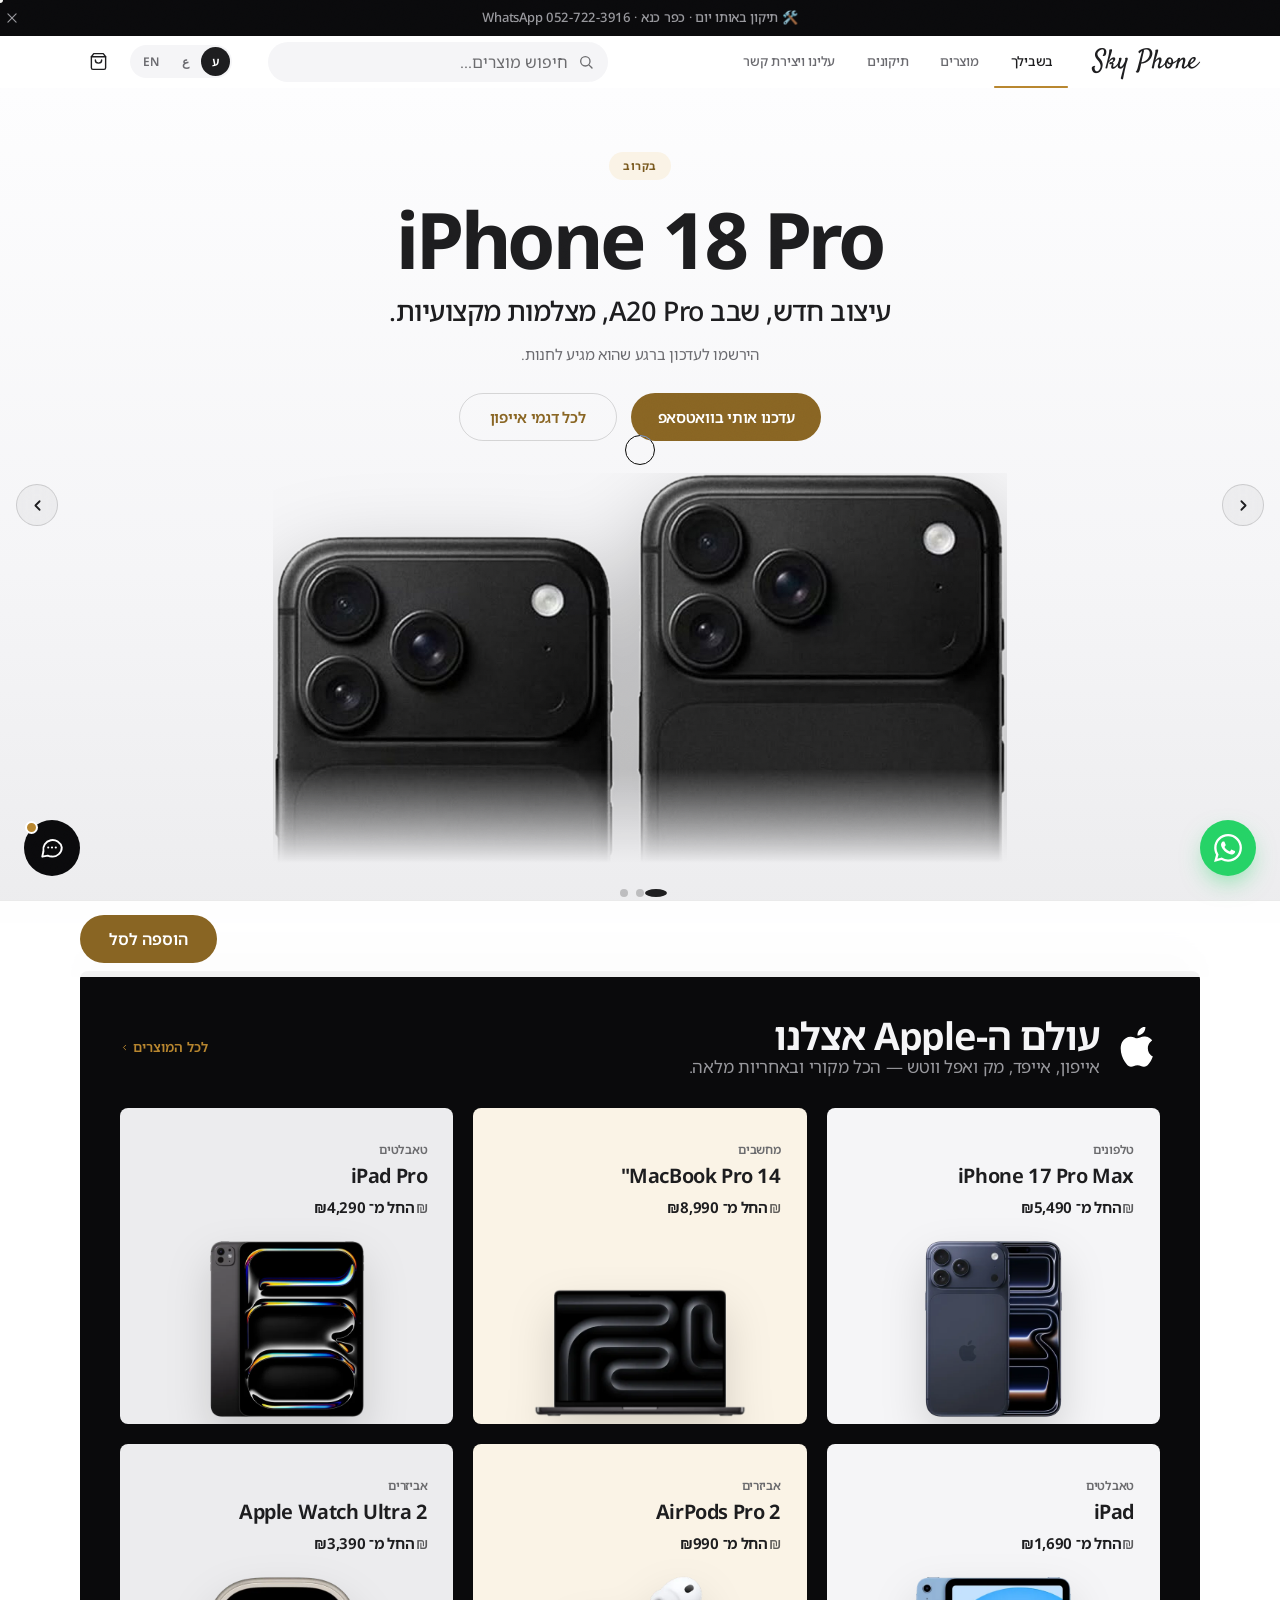
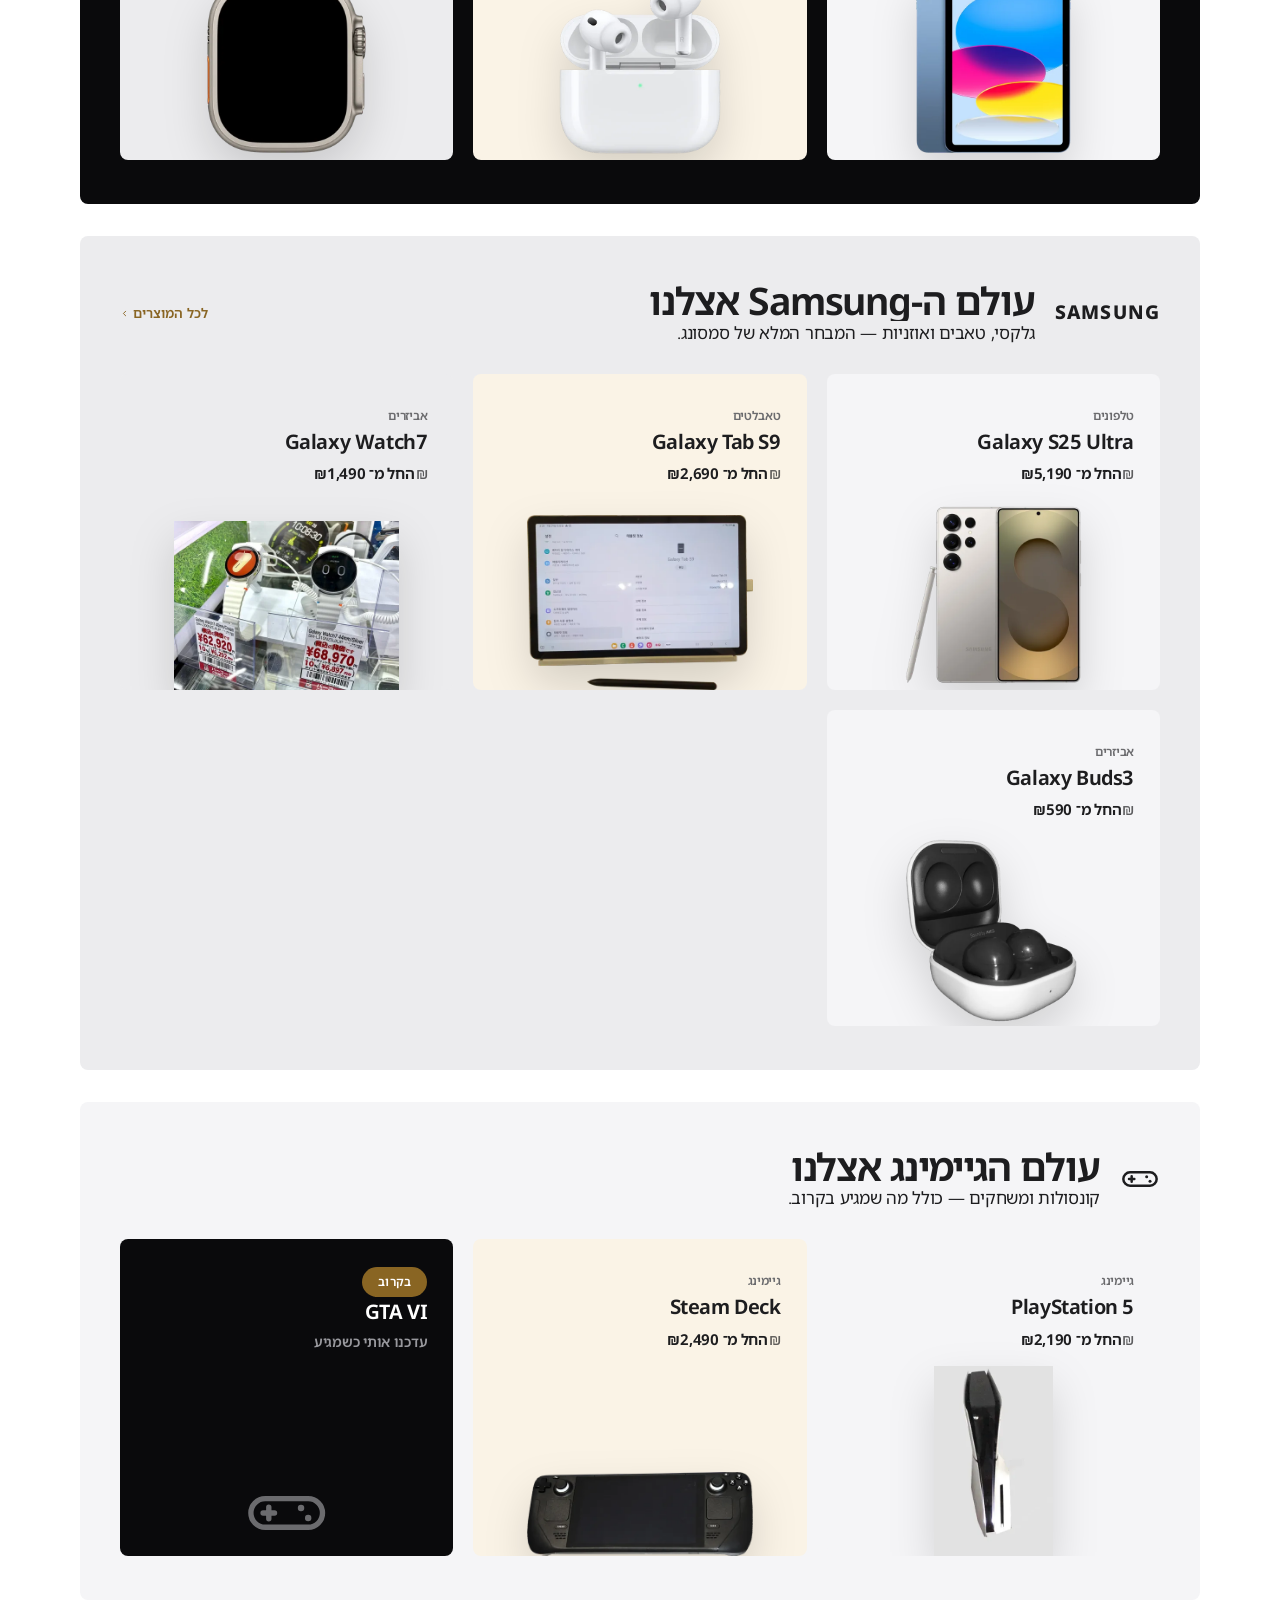
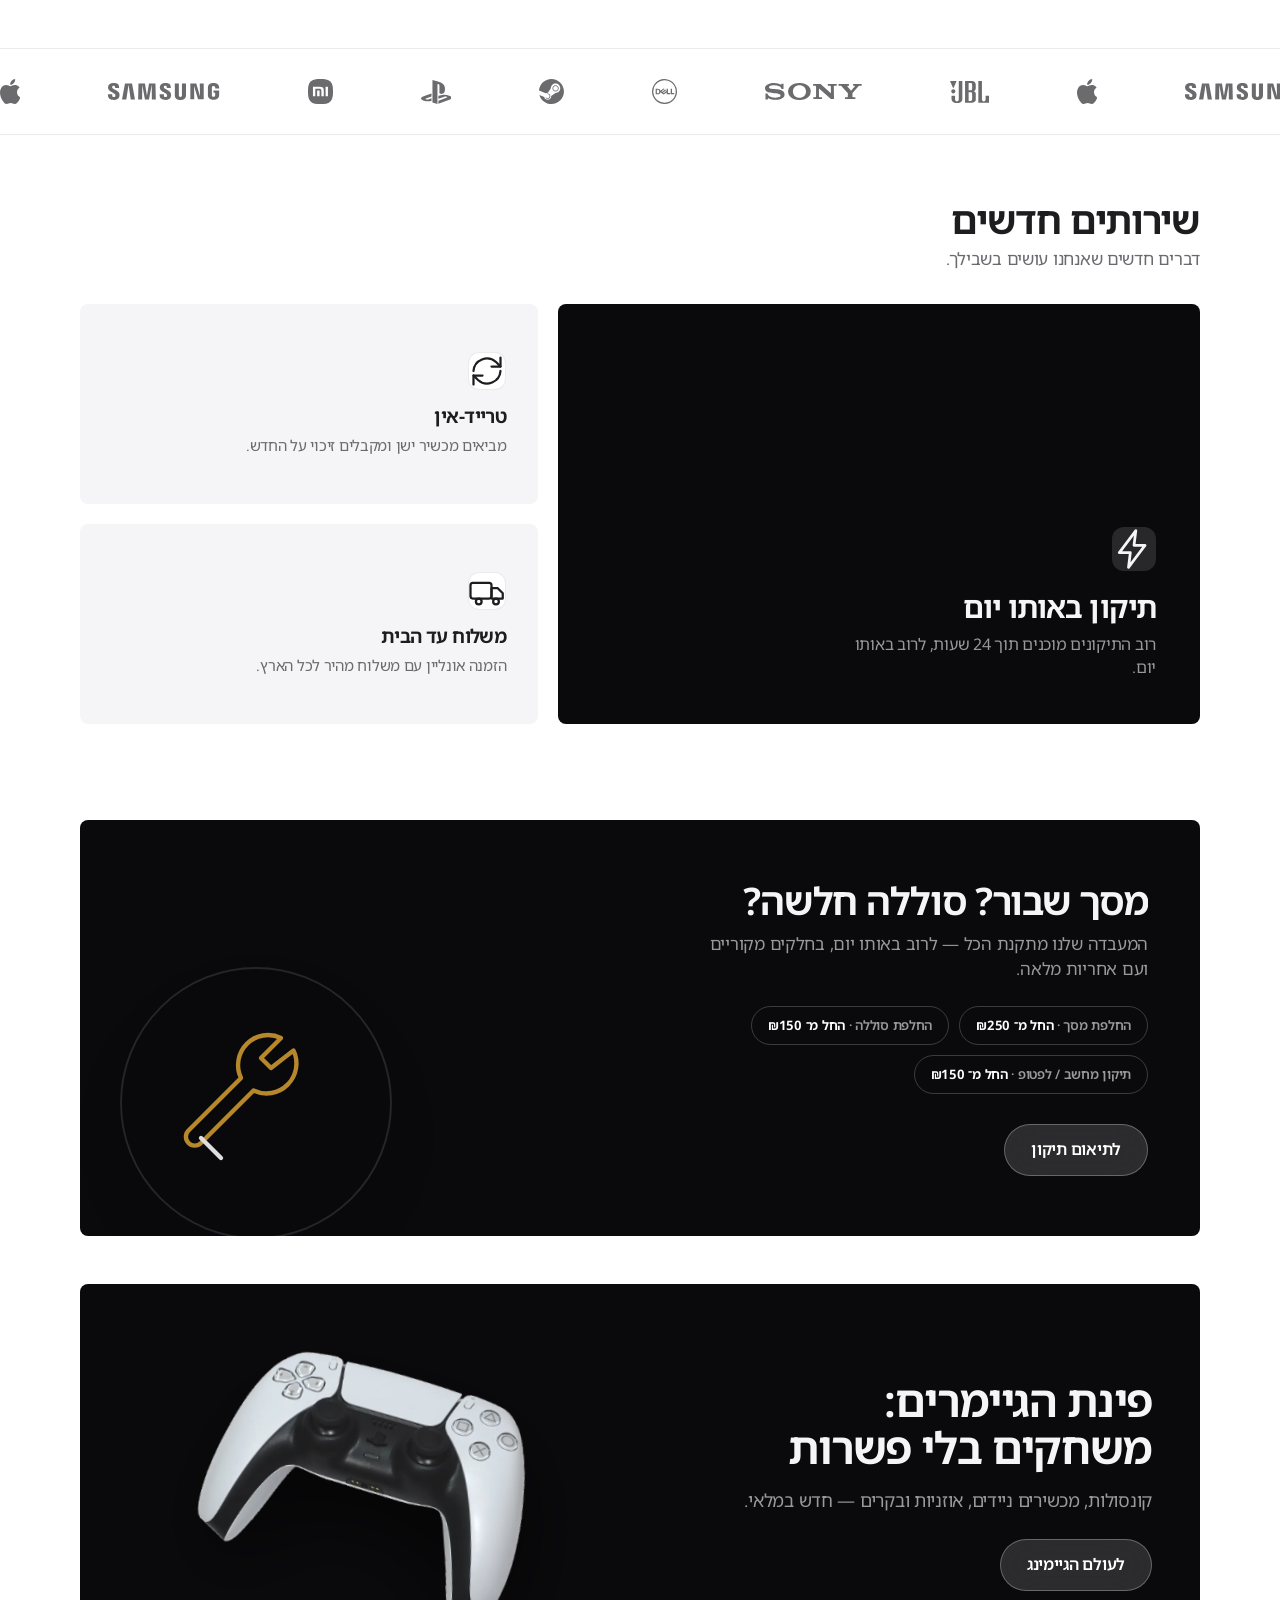
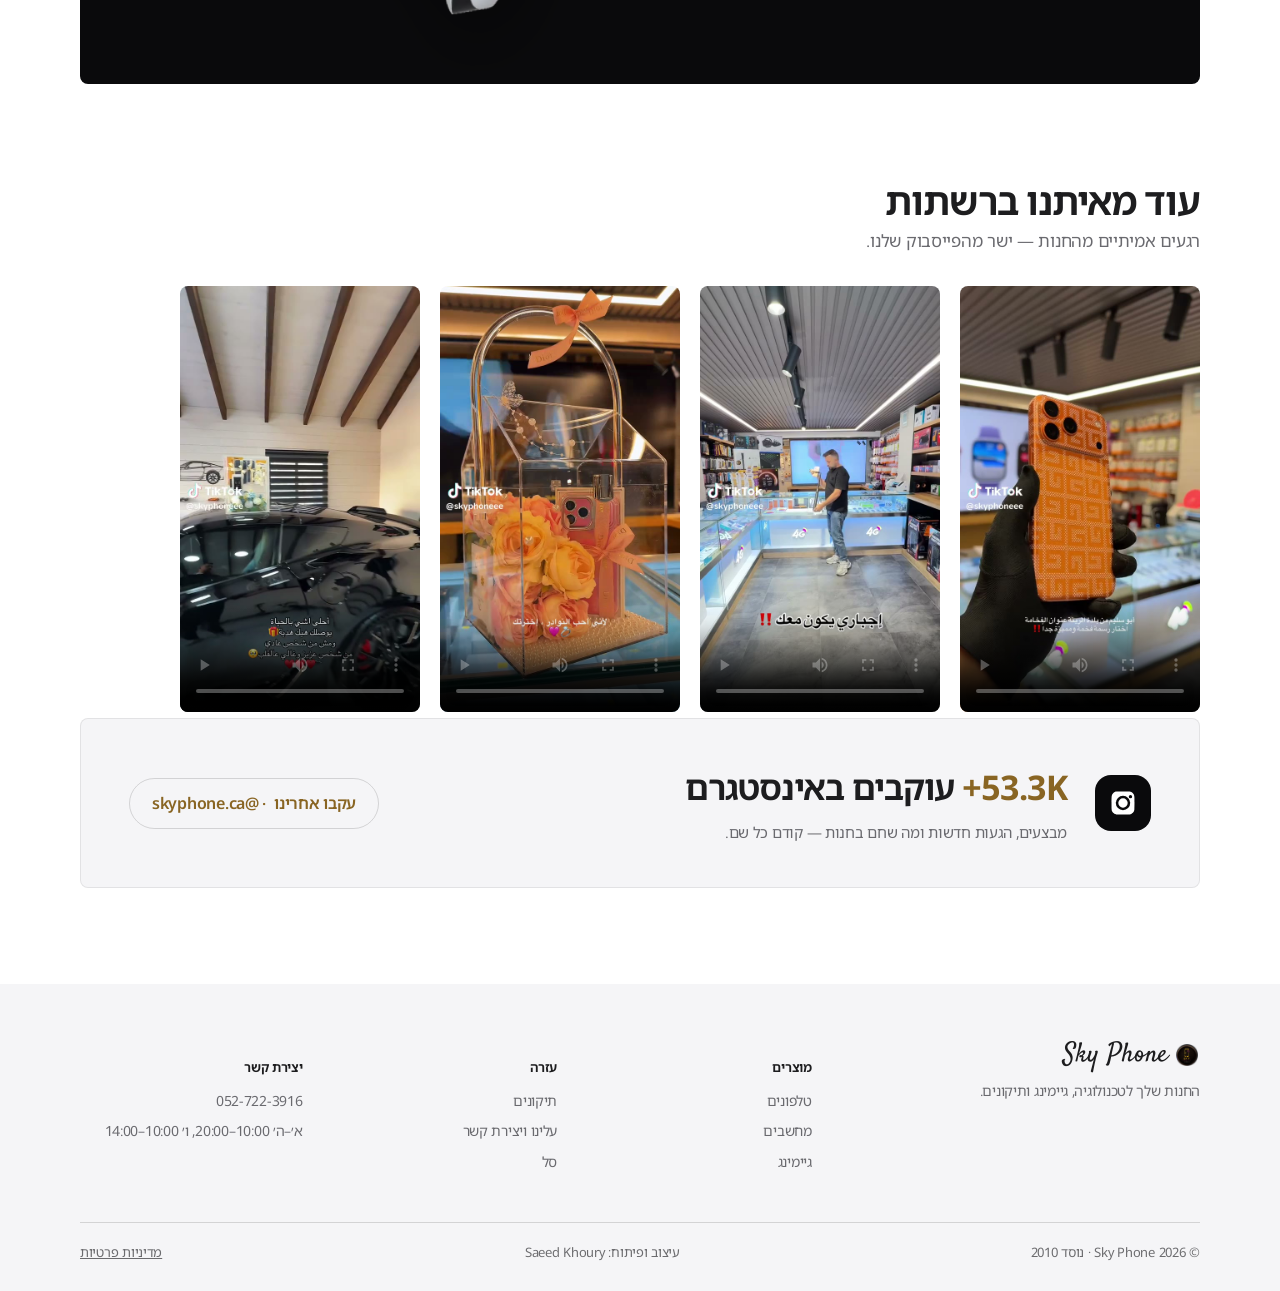
==== commit 23567d05: "Make the motion that was already written actually visible The site already had a motion system - rev" ====
--- a/index.html
+++ b/index.html
@@ -45,7 +45,7 @@
 <link rel="preconnect" href="https://fonts.googleapis.com">
 <link rel="preconnect" href="https://fonts.gstatic.com" crossorigin>
 <link href="https://fonts.googleapis.com/css2?family=Inter:wght@300;400;500;600;650;700;800&family=Noto+Sans+Hebrew:wght@400;500;600;700;800&family=Noto+Sans+Arabic:wght@400;500;600;700;800&family=Satisfy&display=swap" rel="stylesheet">
-<link rel="stylesheet" href="styles.css?v=20260908c">
+<link rel="stylesheet" href="styles.css?v=20260909a">
 <script type="application/ld+json">
 {
   "@context": "https://schema.org",
@@ -276,7 +276,7 @@
         <div class="rep-chips" id="repChips"></div>
         <a class="btn btn-on-dark magnetic" data-route="repairs" data-t="fy_rep_cta"></a>
       </div>
-      <div class="rep-spot-art" aria-hidden="true">
+      <div class="rep-spot-art" aria-hidden="true" data-parallax="20">
         <svg width="300" height="300" viewBox="0 0 240 240" fill="none">
           <circle cx="120" cy="120" r="108" fill="none" stroke="#2a2a2e" stroke-width="1.5"/>
           <path d="M150 78a24 24 0 0 1-32 32l-42 42a7 7 0 0 1-10-10l42-42a24 24 0 0 1 32-32l-16 16 8 8z" fill="none" stroke="#c9962f" stroke-width="3.5" stroke-linecap="round" stroke-linejoin="round"/>
@@ -294,7 +294,7 @@
           <p data-t="fy_game_sub"></p>
           <a class="btn btn-on-dark magnetic" data-cat="gaming" data-t="fy_game_cta"></a>
         </div>
-        <div class="banner-art">
+        <div class="banner-art" data-parallax="16">
           <picture><source srcset="img/gaming-controller.webp" type="image/webp"><img src="img/gaming-controller.png" alt="PlayStation DualSense controller" loading="lazy" decoding="async"></picture>
         </div>
       </div>
@@ -365,7 +365,7 @@
             <option value="desc" data-t="filter_price_desc"></option>
           </select>
         </div>
-        <div class="grid" id="grid" style="padding-block-end:var(--space-9)"></div>
+        <div class="grid" id="grid" style="padding-block-end:var(--space-9)" data-stagger="fade"></div>
       </div>
     </div>
   </div>
@@ -390,9 +390,9 @@
   <div class="wrap">
     <div class="page-intro"><h1 class="h1" data-t="rp_title"></h1><p class="lede" data-t="rp_sub"></p></div>
     <div class="section-tight" style="padding-block-start:8px">
-      <div class="process" id="steps"></div>
+      <div class="process" id="steps" data-stagger></div>
       <div class="section-head" data-reveal><div><h2 class="h2" data-t="rp_list_head"></h2><p data-t="rp_list_sub"></p></div></div>
-      <div class="plist" id="rlist"></div>
+      <div class="plist" id="rlist" data-stagger></div>
       <p class="note" data-t="rp_note"></p>
     </div>
   </div>
@@ -414,18 +414,18 @@
   <div class="wrap">
     <div class="page-intro"><h1 class="h1" data-t="ab_title"></h1><p class="lede" data-t="ab_lead"></p></div>
 
-    <div class="section-tight ab-story" style="padding-block-start:8px">
+    <div class="section-tight ab-story" style="padding-block-start:8px" data-reveal>
       <div>
         <h2 class="h2" data-t="ab_story_h"></h2>
         <p data-t="ab_story_p1"></p>
         <p data-t="ab_story_p2"></p>
-        <div class="stats">
+        <div class="stats" data-stagger>
           <div class="stat"><b>2010</b><span data-t="ab_stat1"></span></div>
-          <div class="stat"><b>3</b><span data-t="ab_stat2"></span></div>
-          <div class="stat"><b>24h</b><span data-t="ab_stat3"></span></div>
-        </div>
-      </div>
-      <div class="ab-badge spot"><img class="brand-logo ab-badge-logo" alt="Sky Phone logo"></div>
+          <div class="stat"><b data-countup="3">3</b><span data-t="ab_stat2"></span></div>
+          <div class="stat"><b data-countup="24" data-suffix="h">24h</b><span data-t="ab_stat3"></span></div>
+        </div>
+      </div>
+      <div class="ab-badge spot"><img class="brand-logo ab-badge-logo" alt="Sky Phone logo" data-parallax="18"></div>
     </div>
 
     <div class="section-tight" data-reveal>
@@ -444,7 +444,7 @@
 
     <div class="section-tight" data-reveal>
       <div class="section-head"><h2 class="h2" data-t="ab_faq_h"></h2></div>
-      <div id="faq"></div>
+      <div id="faq" data-stagger></div>
     </div>
 
     <div class="section-tight" data-reveal>
@@ -578,6 +578,6 @@
   <svg viewBox="0 0 24 24" fill="currentColor" aria-hidden="true"><path d="M17.472 14.382c-.297-.149-1.758-.867-2.03-.967-.273-.099-.471-.148-.67.15-.197.297-.767.966-.94 1.164-.173.199-.347.223-.644.075-.297-.15-1.255-.463-2.39-1.475-.883-.788-1.48-1.761-1.653-2.059-.173-.297-.018-.458.13-.606.134-.133.298-.347.446-.52.149-.174.198-.298.298-.497.099-.198.05-.371-.025-.52-.075-.149-.669-1.612-.916-2.207-.242-.579-.487-.5-.669-.51-.173-.008-.371-.01-.57-.01-.198 0-.52.074-.792.372-.272.297-1.04 1.016-1.04 2.479 0 1.462 1.065 2.875 1.213 3.074.149.198 2.096 3.2 5.077 4.487.709.306 1.262.489 1.694.625.712.227 1.36.195 1.871.118.571-.085 1.758-.719 2.006-1.413.248-.694.248-1.289.173-1.413-.074-.124-.272-.198-.57-.347m-5.421 7.403h-.004a9.87 9.87 0 0 1-5.031-1.378l-.361-.214-3.741.982.998-3.648-.235-.374a9.86 9.86 0 0 1-1.51-5.26c.001-5.45 4.436-9.884 9.888-9.884 2.64 0 5.122 1.03 6.988 2.898a9.825 9.825 0 0 1 2.893 6.994c-.003 5.45-4.437 9.884-9.885 9.884m8.413-18.297A11.815 11.815 0 0 0 12.05 0C5.495 0 .16 5.335.157 11.892c0 2.096.547 4.142 1.588 5.945L.057 24l6.305-1.654a11.882 11.882 0 0 0 5.683 1.448h.005c6.554 0 11.89-5.335 11.893-11.893a11.821 11.821 0 0 0-3.48-8.413z"/></svg>
 </a>
 
-<script src="app.js?v=20260908c"></script>
+<script src="app.js?v=20260909a"></script>
 </body>
 </html>
--- a/styles.css
+++ b/styles.css
@@ -145,6 +145,34 @@
 .particle-canvas{position:absolute; inset:0; z-index:1; pointer-events:none; display:block}
 
 .magnetic{transition:transform .25s var(--ease), background .2s var(--ease), box-shadow .2s var(--ease)}
+
+/* The header arrives with the hero rather than being there already, so the
+   load reads as one sequence instead of a page that was waiting behind a screen. */
+body.loaded .nav-inner{animation:reveal-up .5s var(--ease) both}
+body.loaded .promo-bar{animation:reveal-up .45s var(--ease) both}
+
+/* ---------- sibling stagger ----------
+   For content that genuinely arrives as a list. The delay is capped at the
+   eighth child: past that every remaining sibling shares one delay, so a long
+   grid never makes the visitor wait on row nine. */
+[data-stagger]>*{opacity:0}
+[data-stagger].in-view>*{animation:reveal-up .55s var(--ease) both}
+[data-stagger].in-view>*:nth-child(2){animation-delay:55ms}
+[data-stagger].in-view>*:nth-child(3){animation-delay:110ms}
+[data-stagger].in-view>*:nth-child(4){animation-delay:165ms}
+[data-stagger].in-view>*:nth-child(5){animation-delay:220ms}
+[data-stagger].in-view>*:nth-child(6){animation-delay:275ms}
+[data-stagger].in-view>*:nth-child(7){animation-delay:330ms}
+[data-stagger].in-view>*:nth-child(n+8){animation-delay:385ms}
+/* Same reason as [data-reveal] below: a filled animation outranks the inline
+   transform the card tilt writes, so the finished state is swapped to plain CSS. */
+[data-stagger].revealed>*{opacity:1; animation:none}
+/* Fade-only variant, for the catalog grid. A translated card would move its
+   layout box, and returning from a product scrolls the card you opened back
+   under your eyes by measuring exactly that box — so the grid earns its
+   entrance with opacity alone and the restore lands where it should. */
+[data-stagger="fade"].in-view>*{animation-name:fade-in}
+@keyframes fade-in{from{opacity:0}to{opacity:1}}
 
 [data-reveal]{opacity:0; transform:translateY(22px)}
 [data-reveal].in-view{animation:reveal-up .7s var(--ease) both}
@@ -429,17 +457,27 @@
   mask-image:radial-gradient(64% 74% at 50% 44%,#000 34%,rgba(0,0,0,.72) 58%,transparent 84%)}
 
 /* copy rises in each time a slide becomes active */
-.hero-slide.active .hero-ad-badge,
-.hero-slide.active .hero-ad-title,
-.hero-slide.active .hero-ad-tag,
-.hero-slide.active .hero-ad-note,
-.hero-slide.active .hero-ad-cta,
-.hero-slide.active .hero-ad-art{animation:hero-ad-in .75s var(--ease) both}
-.hero-slide.active .hero-ad-art{animation-delay:.08s}
-.hero-slide.active .hero-ad-title{animation-delay:.06s}
-.hero-slide.active .hero-ad-tag{animation-delay:.12s}
-.hero-slide.active .hero-ad-note{animation-delay:.17s}
-.hero-slide.active .hero-ad-cta{animation-delay:.22s}
+/* Gated on body.loaded. Without the gate this entrance ran from 0s and was
+   over at 0.81s, while the loader curtain stayed fully opaque until 0.85s —
+   the whole sequence played behind a black screen and no visitor ever saw it.
+   It now begins as the curtain lifts, so the two read as one movement. */
+body.loaded .hero-slide.active .hero-ad-badge,
+body.loaded .hero-slide.active .hero-ad-title,
+body.loaded .hero-slide.active .hero-ad-tag,
+body.loaded .hero-slide.active .hero-ad-note,
+body.loaded .hero-slide.active .hero-ad-cta,
+body.loaded .hero-slide.active .hero-ad-art{animation:hero-ad-in .75s var(--ease) both}
+body:not(.loaded) .hero-ad-badge,
+body:not(.loaded) .hero-ad-title,
+body:not(.loaded) .hero-ad-tag,
+body:not(.loaded) .hero-ad-note,
+body:not(.loaded) .hero-ad-cta,
+body:not(.loaded) .hero-ad-art{opacity:0}
+body.loaded .hero-slide.active .hero-ad-art{animation-delay:.08s}
+body.loaded .hero-slide.active .hero-ad-title{animation-delay:.06s}
+body.loaded .hero-slide.active .hero-ad-tag{animation-delay:.12s}
+body.loaded .hero-slide.active .hero-ad-note{animation-delay:.17s}
+body.loaded .hero-slide.active .hero-ad-cta{animation-delay:.22s}
 @keyframes hero-ad-in{from{opacity:0; transform:translateY(18px)}to{opacity:1; transform:none}}
 @keyframes ad-idle-float{0%,100%{transform:translateY(0)}50%{transform:translateY(-9px)}}
 
@@ -1113,6 +1151,9 @@
 @media (prefers-reduced-motion:reduce){
   *{animation:none!important; transition-duration:.001s!important}
   [data-reveal]{opacity:1!important; transform:none!important}
+  [data-stagger]>*{opacity:1!important; transform:none!important}
+  .hero-ad-badge,.hero-ad-title,.hero-ad-tag,.hero-ad-note,.hero-ad-cta,.hero-ad-art{opacity:1!important}
+  [data-parallax]{transform:none!important}
   .tr-inner{transform:none!important}
   .noise-overlay{display:none}
 }
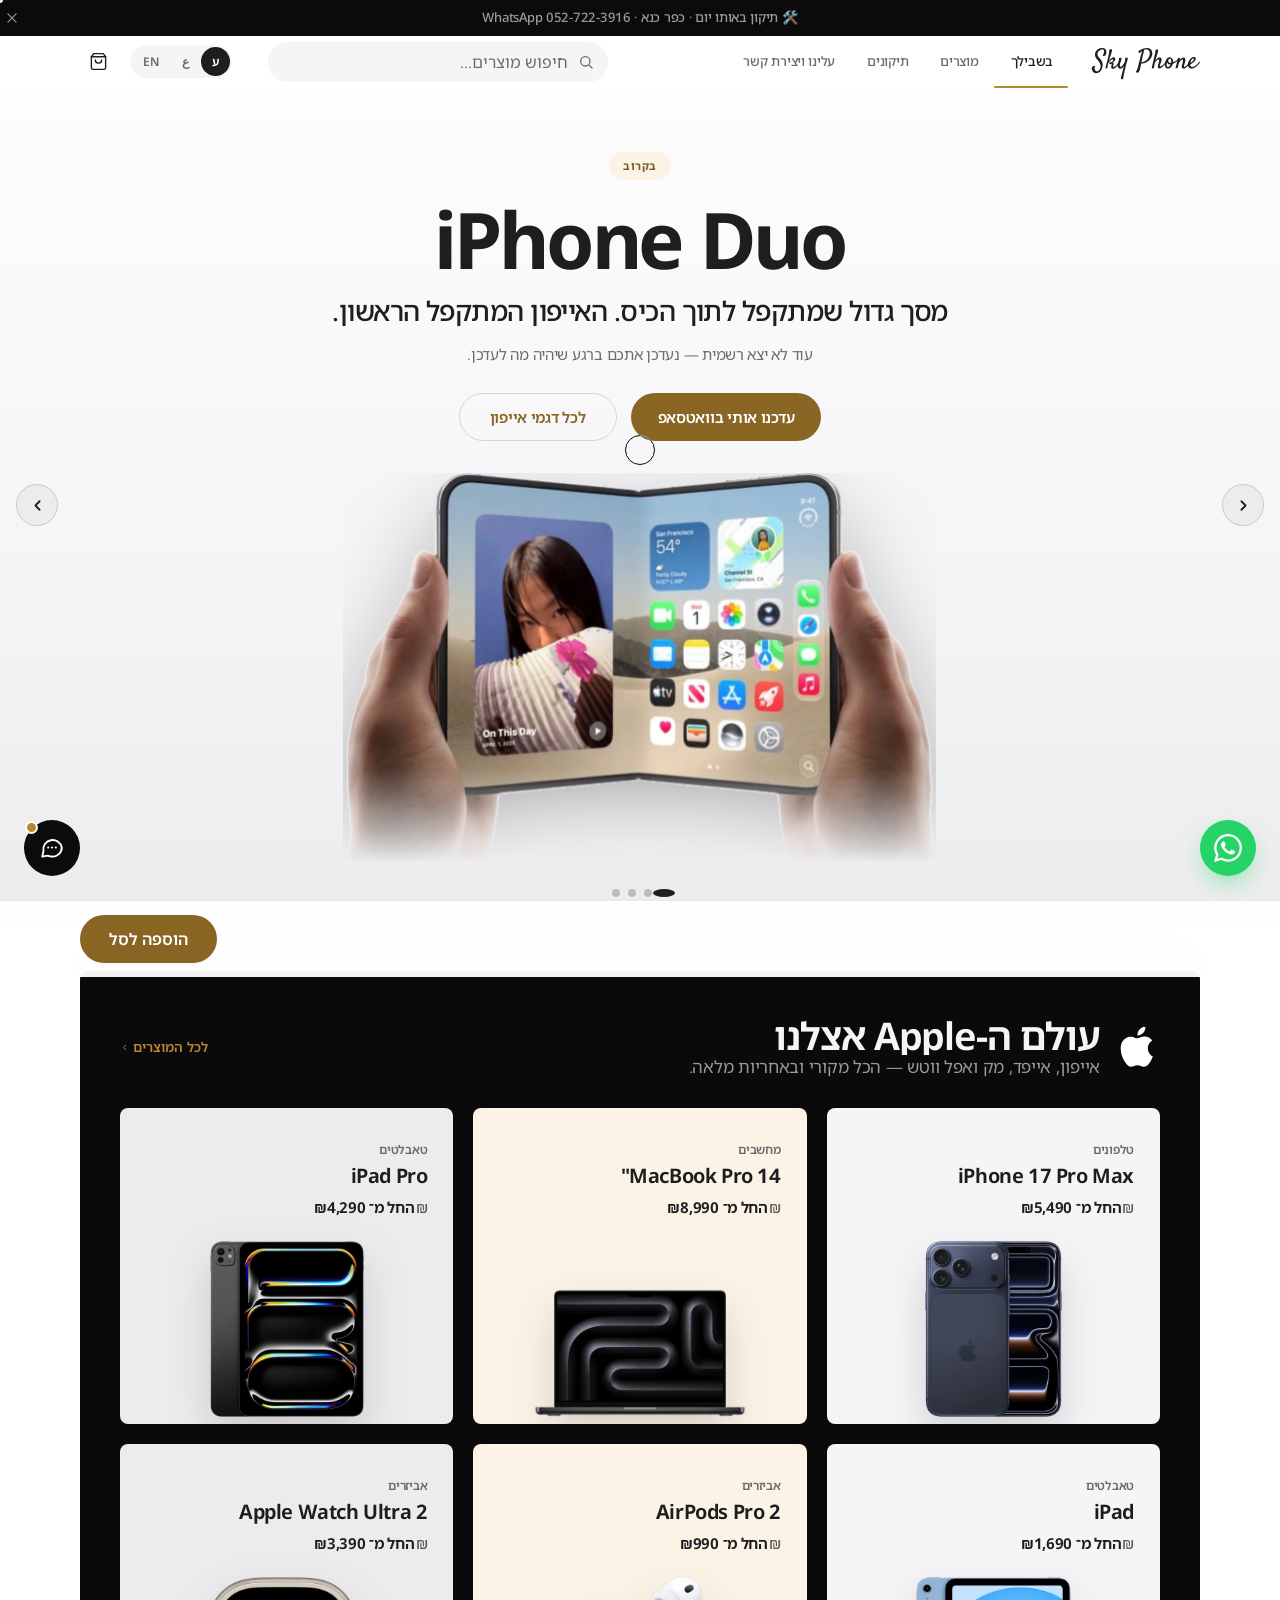
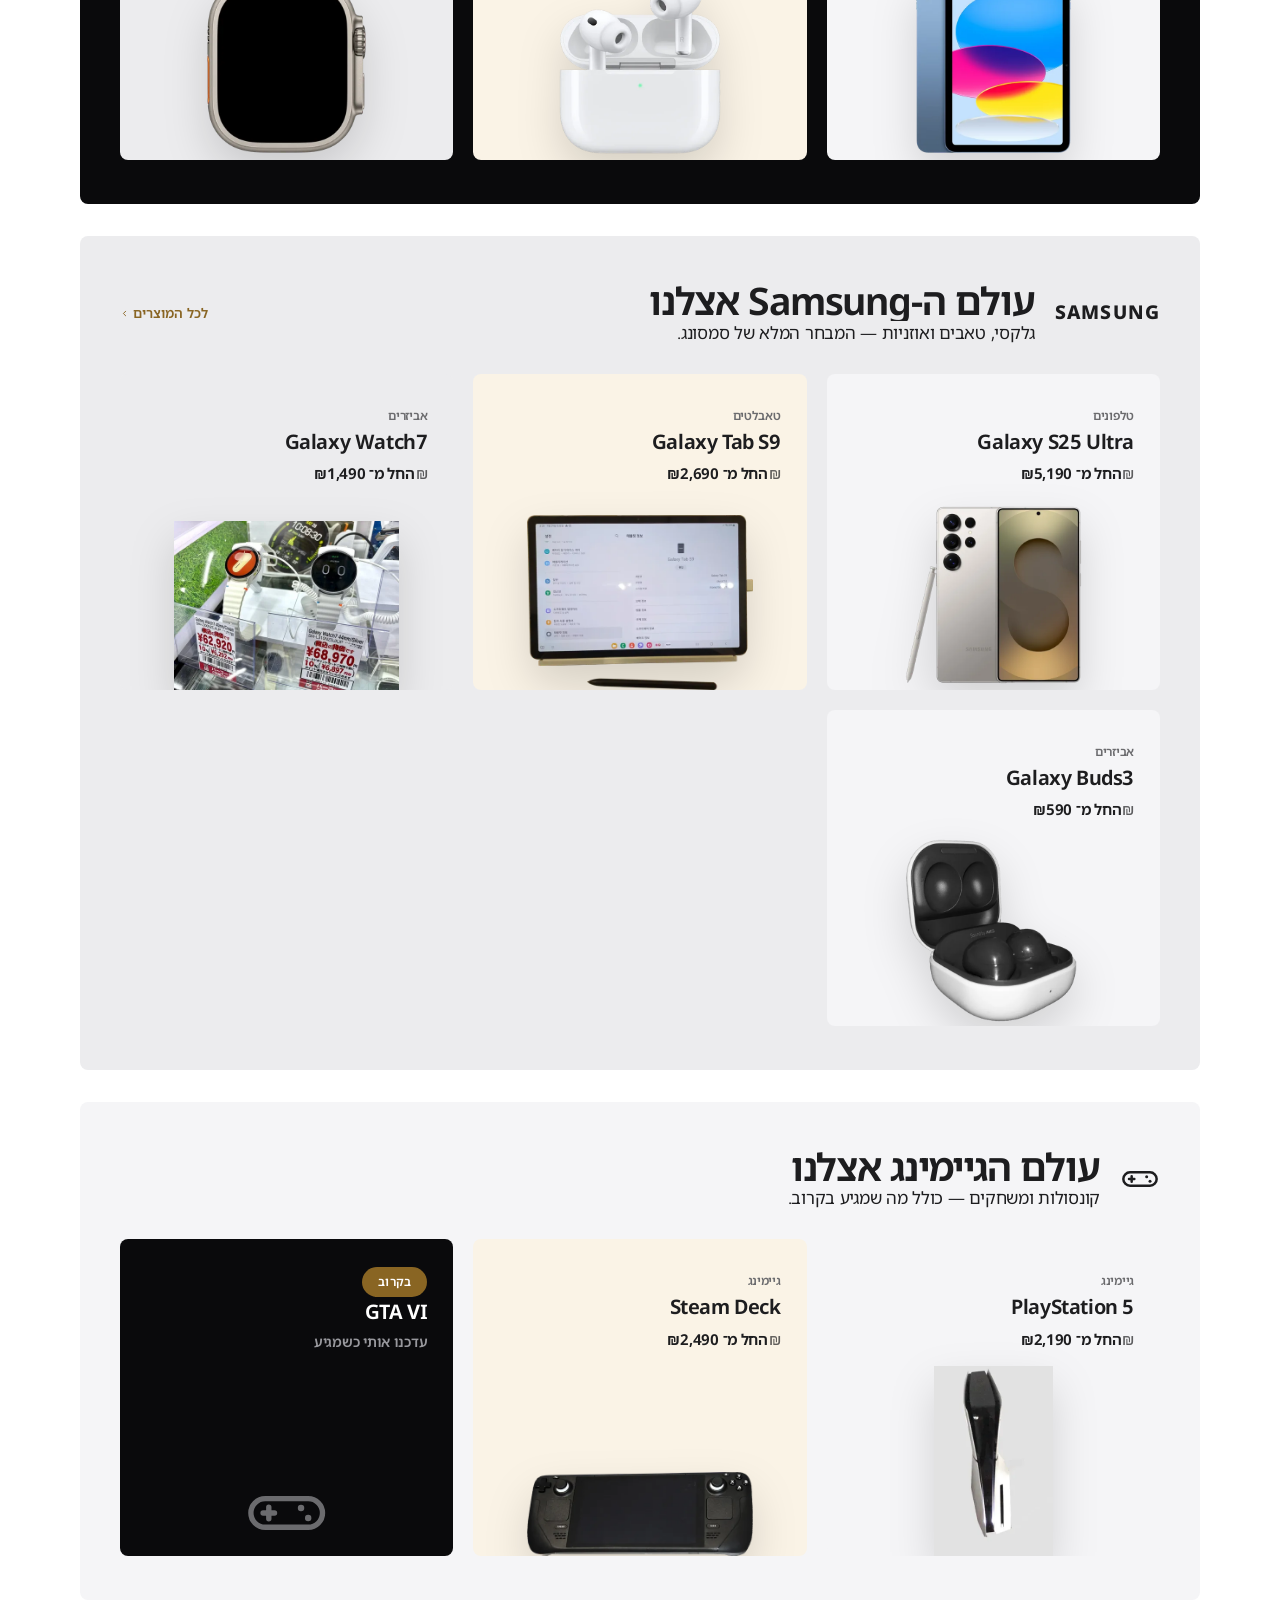
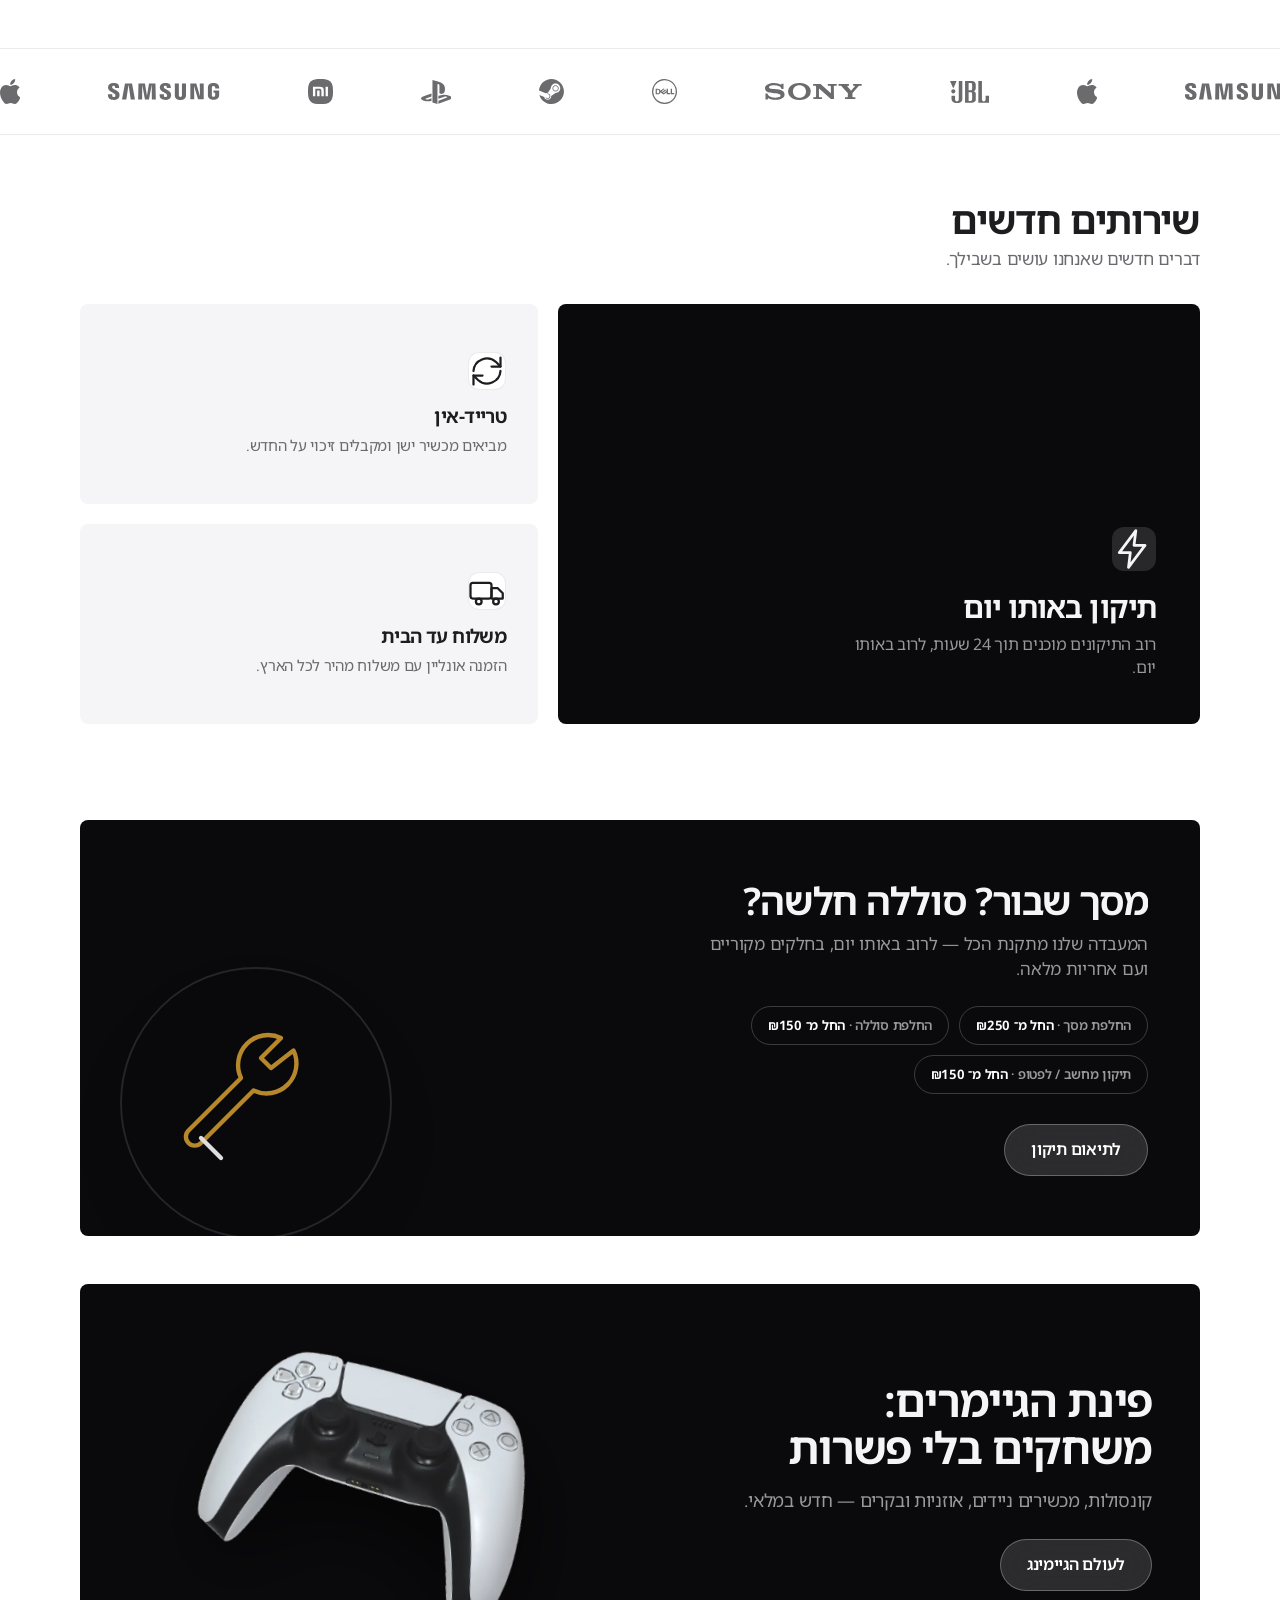
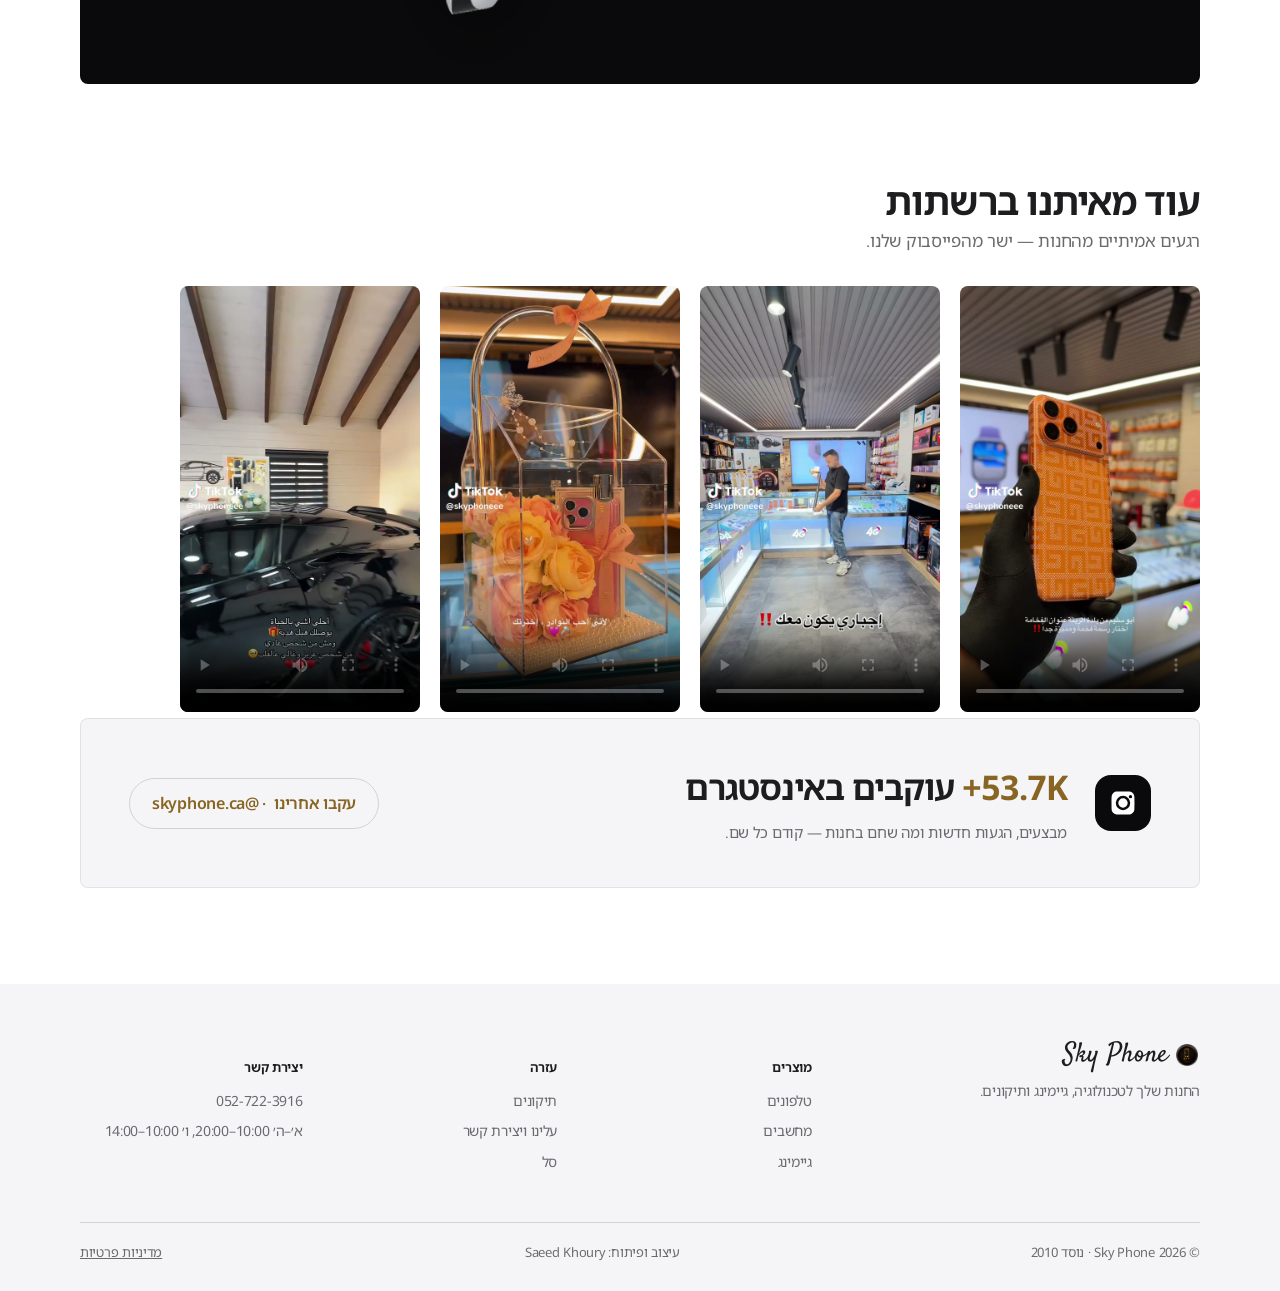
==== commit 78248e08: "Put iPhone Duo first, and make adding a hero slide one entry The slide itself was the small half of " ====
--- a/index.html
+++ b/index.html
@@ -45,7 +45,7 @@
 <link rel="preconnect" href="https://fonts.googleapis.com">
 <link rel="preconnect" href="https://fonts.gstatic.com" crossorigin>
 <link href="https://fonts.googleapis.com/css2?family=Inter:wght@300;400;500;600;650;700;800&family=Noto+Sans+Hebrew:wght@400;500;600;700;800&family=Noto+Sans+Arabic:wght@400;500;600;700;800&family=Satisfy&display=swap" rel="stylesheet">
-<link rel="stylesheet" href="styles.css?v=20260909a">
+<link rel="stylesheet" href="styles.css?v=20260910a">
 <script type="application/ld+json">
 {
   "@context": "https://schema.org",
@@ -156,65 +156,8 @@
   <div class="hero spot" id="hero">
     <div class="hero-glow"></div>
 
-    <div class="hero-slide active" data-slide="0" data-ground="light">
-      <div class="hero-ad hero-ad-light">
-        <div class="hero-ad-copy">
-          <span class="hero-ad-badge" data-t="soon_badge"></span>
-          <h2 class="hero-ad-title">iPhone 18 Pro</h2>
-          <p class="hero-ad-tag" data-t="ad_i18_tag"></p>
-          <p class="hero-ad-note" data-t="ad_i18_note"></p>
-          <div class="hero-ad-cta">
-            <a class="btn btn-primary magnetic" id="i18Wa" target="_blank" rel="noopener" data-t="ad_i18_cta" data-wa-label="hero_iphone18_notify"></a>
-            <a class="btn btn-secondary magnetic" data-cat="phones" data-brand="apple" data-t="ad_i18_cta2"></a>
-          </div>
-        </div>
-        <div class="hero-ad-art cutout fade-bottom">
-          <span class="ad-art-float"><img src="img/iphone18-pro.png" alt="iPhone 18 Pro — coming soon to Sky Phone"></span>
-        </div>
-      </div>
-    </div>
-
-    <div class="hero-slide" data-slide="1" data-ground="light">
-      <div class="hero-ad hero-ad-light">
-        <div class="hero-ad-copy">
-          <span class="hero-ad-badge stock" data-t="instock_badge"></span>
-          <h2 class="hero-ad-title">PlayStation 5</h2>
-          <p class="hero-ad-tag" data-t="ps5_tag"></p>
-          <p class="hero-ad-note" id="ps5Note"></p>
-          <div class="hero-ad-cta">
-            <a class="btn btn-primary magnetic" data-spot-pid="27" data-t="ps5_cta1"></a>
-            <a class="btn btn-secondary magnetic" id="ps5Wa" target="_blank" rel="noopener" data-t="ask_wa" data-wa-label="hero_ps5_question"></a>
-          </div>
-        </div>
-        <div class="hero-ad-art cutout clickable" data-spot-pid="27" data-hero-pid="27" data-hero-img="img/ps5-2.png">
-          <span class="ad-art-float"></span>
-        </div>
-      </div>
-    </div>
-
-    <div class="hero-slide" data-slide="2" data-ground="dark">
-      <div class="hero-ad hero-ad-dark">
-        <div class="hero-ad-copy">
-          <span class="hero-ad-badge" data-t="sameday_badge"></span>
-          <h2 class="hero-ad-title" data-t="rp_title"></h2>
-          <p class="hero-ad-tag" data-t="rp_hero_tag"></p>
-          <p class="hero-ad-note" id="repairNote"></p>
-          <div class="hero-ad-cta">
-            <a class="btn btn-primary magnetic" data-route="repairs" data-t="fy_cta2"></a>
-            <a class="btn btn-on-dark magnetic" data-route="products" data-t="fy_cta1"></a>
-          </div>
-        </div>
-        <div class="hero-ad-art">
-          <span class="ad-art-float">
-            <svg width="240" height="240" viewBox="0 0 240 240" fill="none">
-              <circle cx="120" cy="120" r="108" fill="none" stroke="#2a2a2e" stroke-width="1.5"/>
-              <path d="M150 78a24 24 0 0 1-32 32l-42 42a7 7 0 0 1-10-10l42-42a24 24 0 0 1 32-32l-16 16 8 8z" fill="none" stroke="#c9962f" stroke-width="3.5" stroke-linecap="round" stroke-linejoin="round"/>
-              <path d="M76 148l16 16" stroke="#f5f5f7" stroke-width="3.5" stroke-linecap="round"/>
-            </svg>
-          </span>
-        </div>
-      </div>
-    </div>
+    <!-- Slides are built from HERO_SLIDES in app.js — add a slide there, not here. -->
+    <div id="heroStage"></div>
 
     <button class="hero-arrow prev" id="heroPrev" aria-label="previous">
       <svg viewBox="0 0 24 24" fill="none" stroke="currentColor" stroke-width="2.5" stroke-linecap="round" stroke-linejoin="round"><path d="M15 6l-6 6 6 6"/></svg>
@@ -222,11 +165,7 @@
     <button class="hero-arrow next" id="heroNext" aria-label="next">
       <svg viewBox="0 0 24 24" fill="none" stroke="currentColor" stroke-width="2.5" stroke-linecap="round" stroke-linejoin="round"><path d="M9 6l6 6-6 6"/></svg>
     </button>
-    <div class="hero-dots" id="heroDots">
-      <button class="hero-dot active" data-slide-go="0" aria-label="slide 1"></button>
-      <button class="hero-dot" data-slide-go="1" aria-label="slide 2"></button>
-      <button class="hero-dot" data-slide-go="2" aria-label="slide 3"></button>
-    </div>
+    <div class="hero-dots" id="heroDots"></div>
   </div>
 
   <div class="wrap">
@@ -578,6 +517,6 @@
   <svg viewBox="0 0 24 24" fill="currentColor" aria-hidden="true"><path d="M17.472 14.382c-.297-.149-1.758-.867-2.03-.967-.273-.099-.471-.148-.67.15-.197.297-.767.966-.94 1.164-.173.199-.347.223-.644.075-.297-.15-1.255-.463-2.39-1.475-.883-.788-1.48-1.761-1.653-2.059-.173-.297-.018-.458.13-.606.134-.133.298-.347.446-.52.149-.174.198-.298.298-.497.099-.198.05-.371-.025-.52-.075-.149-.669-1.612-.916-2.207-.242-.579-.487-.5-.669-.51-.173-.008-.371-.01-.57-.01-.198 0-.52.074-.792.372-.272.297-1.04 1.016-1.04 2.479 0 1.462 1.065 2.875 1.213 3.074.149.198 2.096 3.2 5.077 4.487.709.306 1.262.489 1.694.625.712.227 1.36.195 1.871.118.571-.085 1.758-.719 2.006-1.413.248-.694.248-1.289.173-1.413-.074-.124-.272-.198-.57-.347m-5.421 7.403h-.004a9.87 9.87 0 0 1-5.031-1.378l-.361-.214-3.741.982.998-3.648-.235-.374a9.86 9.86 0 0 1-1.51-5.26c.001-5.45 4.436-9.884 9.888-9.884 2.64 0 5.122 1.03 6.988 2.898a9.825 9.825 0 0 1 2.893 6.994c-.003 5.45-4.437 9.884-9.885 9.884m8.413-18.297A11.815 11.815 0 0 0 12.05 0C5.495 0 .16 5.335.157 11.892c0 2.096.547 4.142 1.588 5.945L.057 24l6.305-1.654a11.882 11.882 0 0 0 5.683 1.448h.005c6.554 0 11.89-5.335 11.893-11.893a11.821 11.821 0 0 0-3.48-8.413z"/></svg>
 </a>
 
-<script src="app.js?v=20260909a"></script>
+<script src="app.js?v=20260910a"></script>
 </body>
 </html>
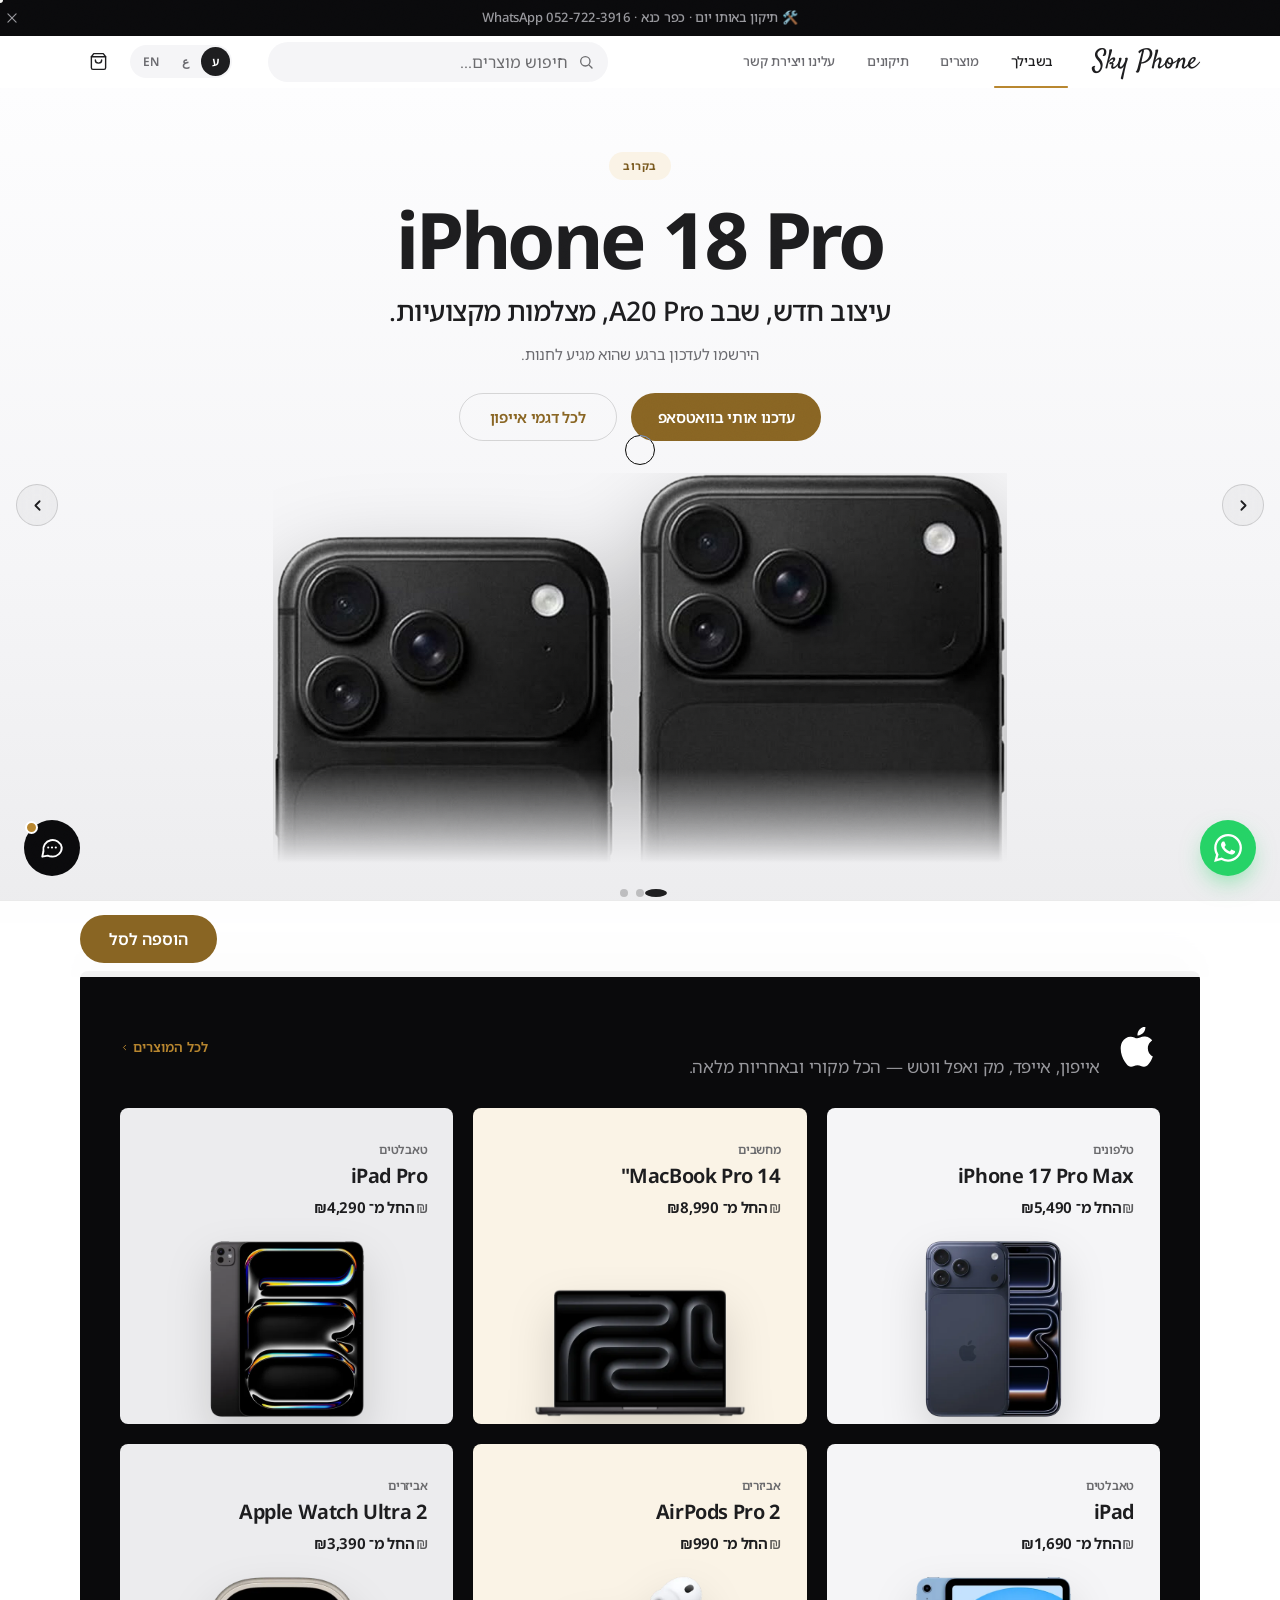
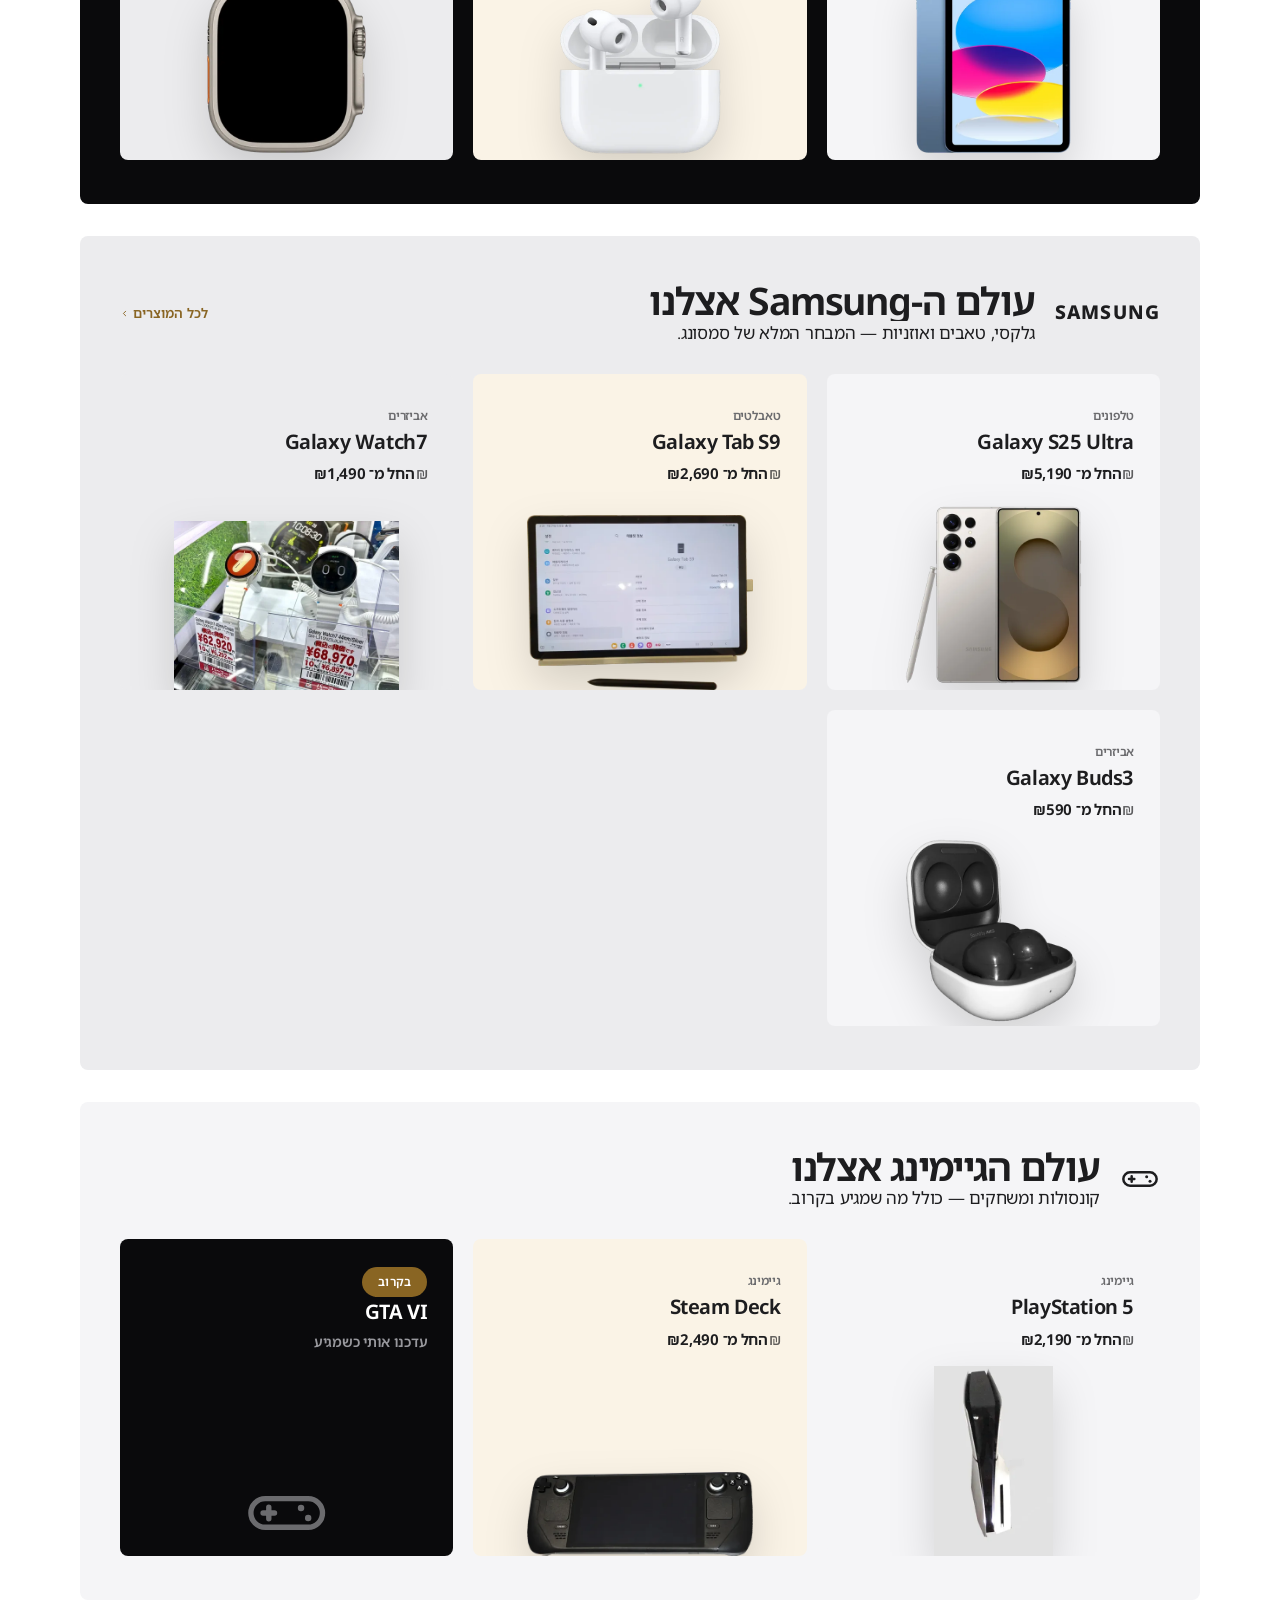
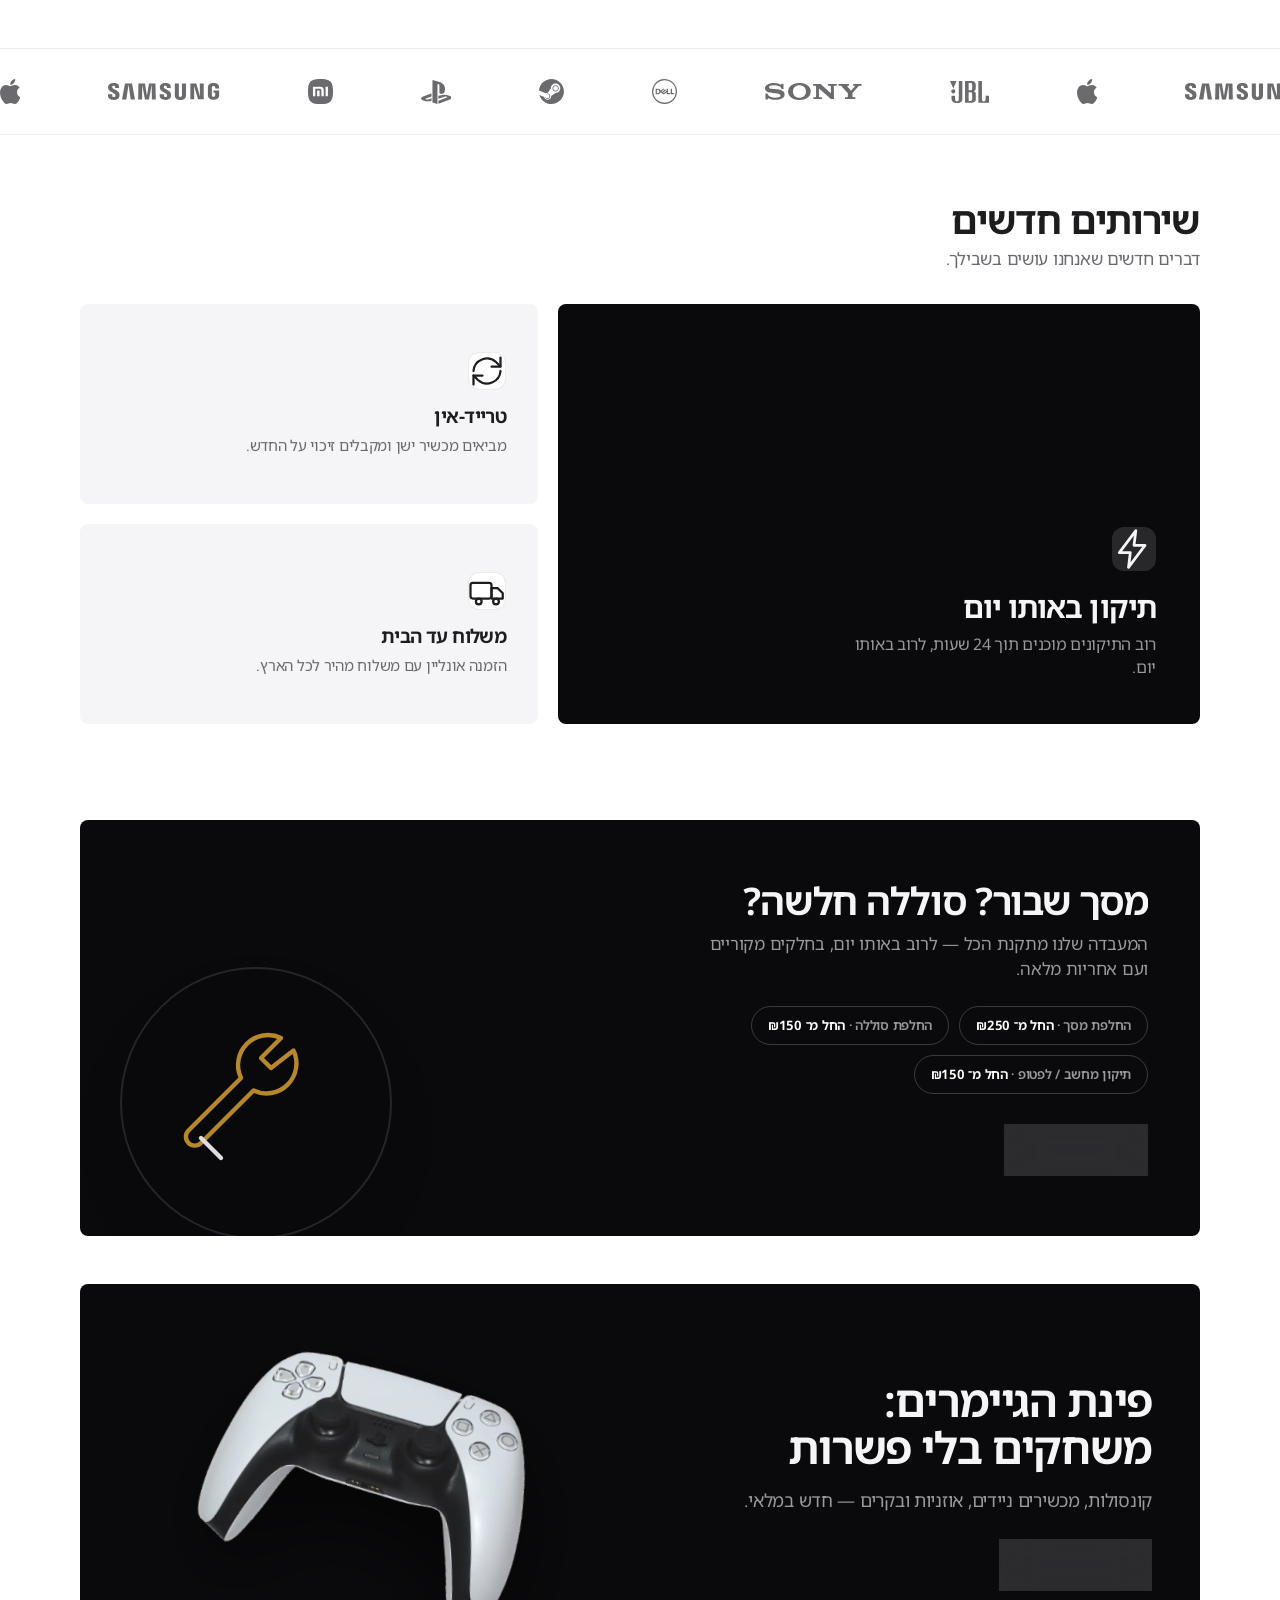
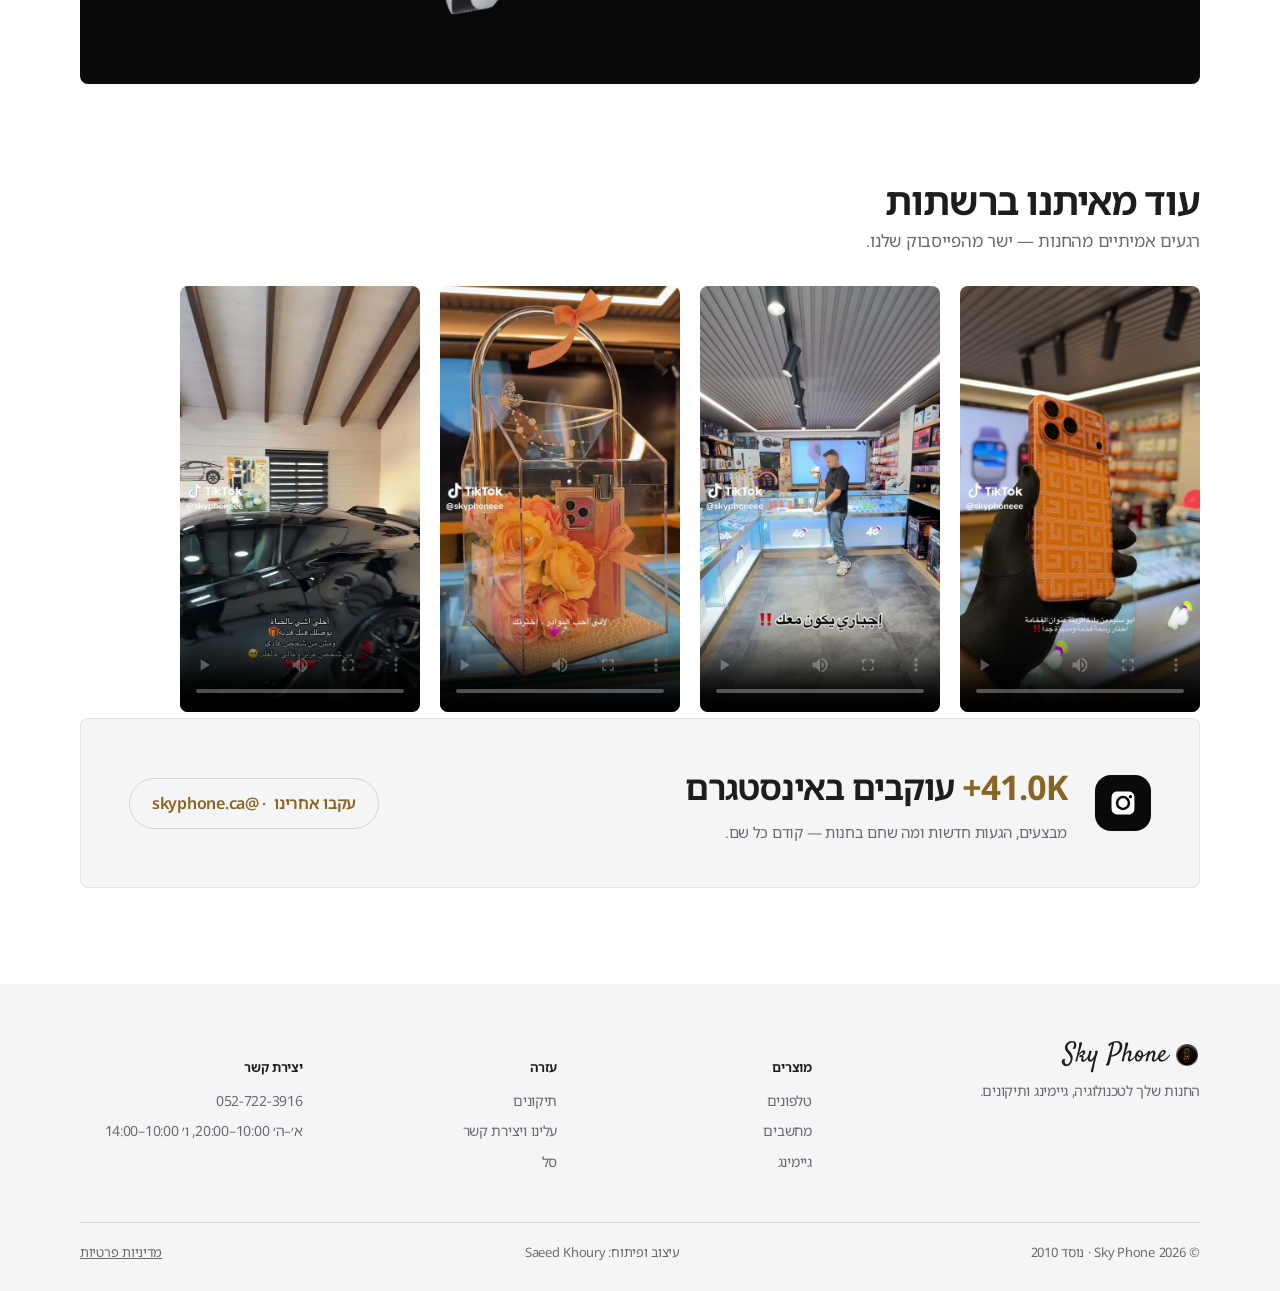
==== commit b86590be: "Merge pull request #14 from saeedkhoury/feat/motion-pass Make the motion that was already written ac" ====
--- a/index.html
+++ b/index.html
@@ -45,7 +45,7 @@
 <link rel="preconnect" href="https://fonts.googleapis.com">
 <link rel="preconnect" href="https://fonts.gstatic.com" crossorigin>
 <link href="https://fonts.googleapis.com/css2?family=Inter:wght@300;400;500;600;650;700;800&family=Noto+Sans+Hebrew:wght@400;500;600;700;800&family=Noto+Sans+Arabic:wght@400;500;600;700;800&family=Satisfy&display=swap" rel="stylesheet">
-<link rel="stylesheet" href="styles.css?v=20260910a">
+<link rel="stylesheet" href="styles.css?v=20260909a">
 <script type="application/ld+json">
 {
   "@context": "https://schema.org",
@@ -156,8 +156,65 @@
   <div class="hero spot" id="hero">
     <div class="hero-glow"></div>
 
-    <!-- Slides are built from HERO_SLIDES in app.js — add a slide there, not here. -->
-    <div id="heroStage"></div>
+    <div class="hero-slide active" data-slide="0" data-ground="light">
+      <div class="hero-ad hero-ad-light">
+        <div class="hero-ad-copy">
+          <span class="hero-ad-badge" data-t="soon_badge"></span>
+          <h2 class="hero-ad-title">iPhone 18 Pro</h2>
+          <p class="hero-ad-tag" data-t="ad_i18_tag"></p>
+          <p class="hero-ad-note" data-t="ad_i18_note"></p>
+          <div class="hero-ad-cta">
+            <a class="btn btn-primary magnetic" id="i18Wa" target="_blank" rel="noopener" data-t="ad_i18_cta" data-wa-label="hero_iphone18_notify"></a>
+            <a class="btn btn-secondary magnetic" data-cat="phones" data-brand="apple" data-t="ad_i18_cta2"></a>
+          </div>
+        </div>
+        <div class="hero-ad-art cutout fade-bottom">
+          <span class="ad-art-float"><img src="img/iphone18-pro.png" alt="iPhone 18 Pro — coming soon to Sky Phone"></span>
+        </div>
+      </div>
+    </div>
+
+    <div class="hero-slide" data-slide="1" data-ground="light">
+      <div class="hero-ad hero-ad-light">
+        <div class="hero-ad-copy">
+          <span class="hero-ad-badge stock" data-t="instock_badge"></span>
+          <h2 class="hero-ad-title">PlayStation 5</h2>
+          <p class="hero-ad-tag" data-t="ps5_tag"></p>
+          <p class="hero-ad-note" id="ps5Note"></p>
+          <div class="hero-ad-cta">
+            <a class="btn btn-primary magnetic" data-spot-pid="27" data-t="ps5_cta1"></a>
+            <a class="btn btn-secondary magnetic" id="ps5Wa" target="_blank" rel="noopener" data-t="ask_wa" data-wa-label="hero_ps5_question"></a>
+          </div>
+        </div>
+        <div class="hero-ad-art cutout clickable" data-spot-pid="27" data-hero-pid="27" data-hero-img="img/ps5-2.png">
+          <span class="ad-art-float"></span>
+        </div>
+      </div>
+    </div>
+
+    <div class="hero-slide" data-slide="2" data-ground="dark">
+      <div class="hero-ad hero-ad-dark">
+        <div class="hero-ad-copy">
+          <span class="hero-ad-badge" data-t="sameday_badge"></span>
+          <h2 class="hero-ad-title" data-t="rp_title"></h2>
+          <p class="hero-ad-tag" data-t="rp_hero_tag"></p>
+          <p class="hero-ad-note" id="repairNote"></p>
+          <div class="hero-ad-cta">
+            <a class="btn btn-primary magnetic" data-route="repairs" data-t="fy_cta2"></a>
+            <a class="btn btn-on-dark magnetic" data-route="products" data-t="fy_cta1"></a>
+          </div>
+        </div>
+        <div class="hero-ad-art">
+          <span class="ad-art-float">
+            <svg width="240" height="240" viewBox="0 0 240 240" fill="none">
+              <circle cx="120" cy="120" r="108" fill="none" stroke="#2a2a2e" stroke-width="1.5"/>
+              <path d="M150 78a24 24 0 0 1-32 32l-42 42a7 7 0 0 1-10-10l42-42a24 24 0 0 1 32-32l-16 16 8 8z" fill="none" stroke="#c9962f" stroke-width="3.5" stroke-linecap="round" stroke-linejoin="round"/>
+              <path d="M76 148l16 16" stroke="#f5f5f7" stroke-width="3.5" stroke-linecap="round"/>
+            </svg>
+          </span>
+        </div>
+      </div>
+    </div>
 
     <button class="hero-arrow prev" id="heroPrev" aria-label="previous">
       <svg viewBox="0 0 24 24" fill="none" stroke="currentColor" stroke-width="2.5" stroke-linecap="round" stroke-linejoin="round"><path d="M15 6l-6 6 6 6"/></svg>
@@ -165,7 +222,11 @@
     <button class="hero-arrow next" id="heroNext" aria-label="next">
       <svg viewBox="0 0 24 24" fill="none" stroke="currentColor" stroke-width="2.5" stroke-linecap="round" stroke-linejoin="round"><path d="M9 6l6 6-6 6"/></svg>
     </button>
-    <div class="hero-dots" id="heroDots"></div>
+    <div class="hero-dots" id="heroDots">
+      <button class="hero-dot active" data-slide-go="0" aria-label="slide 1"></button>
+      <button class="hero-dot" data-slide-go="1" aria-label="slide 2"></button>
+      <button class="hero-dot" data-slide-go="2" aria-label="slide 3"></button>
+    </div>
   </div>
 
   <div class="wrap">
@@ -517,6 +578,6 @@
   <svg viewBox="0 0 24 24" fill="currentColor" aria-hidden="true"><path d="M17.472 14.382c-.297-.149-1.758-.867-2.03-.967-.273-.099-.471-.148-.67.15-.197.297-.767.966-.94 1.164-.173.199-.347.223-.644.075-.297-.15-1.255-.463-2.39-1.475-.883-.788-1.48-1.761-1.653-2.059-.173-.297-.018-.458.13-.606.134-.133.298-.347.446-.52.149-.174.198-.298.298-.497.099-.198.05-.371-.025-.52-.075-.149-.669-1.612-.916-2.207-.242-.579-.487-.5-.669-.51-.173-.008-.371-.01-.57-.01-.198 0-.52.074-.792.372-.272.297-1.04 1.016-1.04 2.479 0 1.462 1.065 2.875 1.213 3.074.149.198 2.096 3.2 5.077 4.487.709.306 1.262.489 1.694.625.712.227 1.36.195 1.871.118.571-.085 1.758-.719 2.006-1.413.248-.694.248-1.289.173-1.413-.074-.124-.272-.198-.57-.347m-5.421 7.403h-.004a9.87 9.87 0 0 1-5.031-1.378l-.361-.214-3.741.982.998-3.648-.235-.374a9.86 9.86 0 0 1-1.51-5.26c.001-5.45 4.436-9.884 9.888-9.884 2.64 0 5.122 1.03 6.988 2.898a9.825 9.825 0 0 1 2.893 6.994c-.003 5.45-4.437 9.884-9.885 9.884m8.413-18.297A11.815 11.815 0 0 0 12.05 0C5.495 0 .16 5.335.157 11.892c0 2.096.547 4.142 1.588 5.945L.057 24l6.305-1.654a11.882 11.882 0 0 0 5.683 1.448h.005c6.554 0 11.89-5.335 11.893-11.893a11.821 11.821 0 0 0-3.48-8.413z"/></svg>
 </a>
 
-<script src="app.js?v=20260910a"></script>
+<script src="app.js?v=20260909a"></script>
 </body>
 </html>
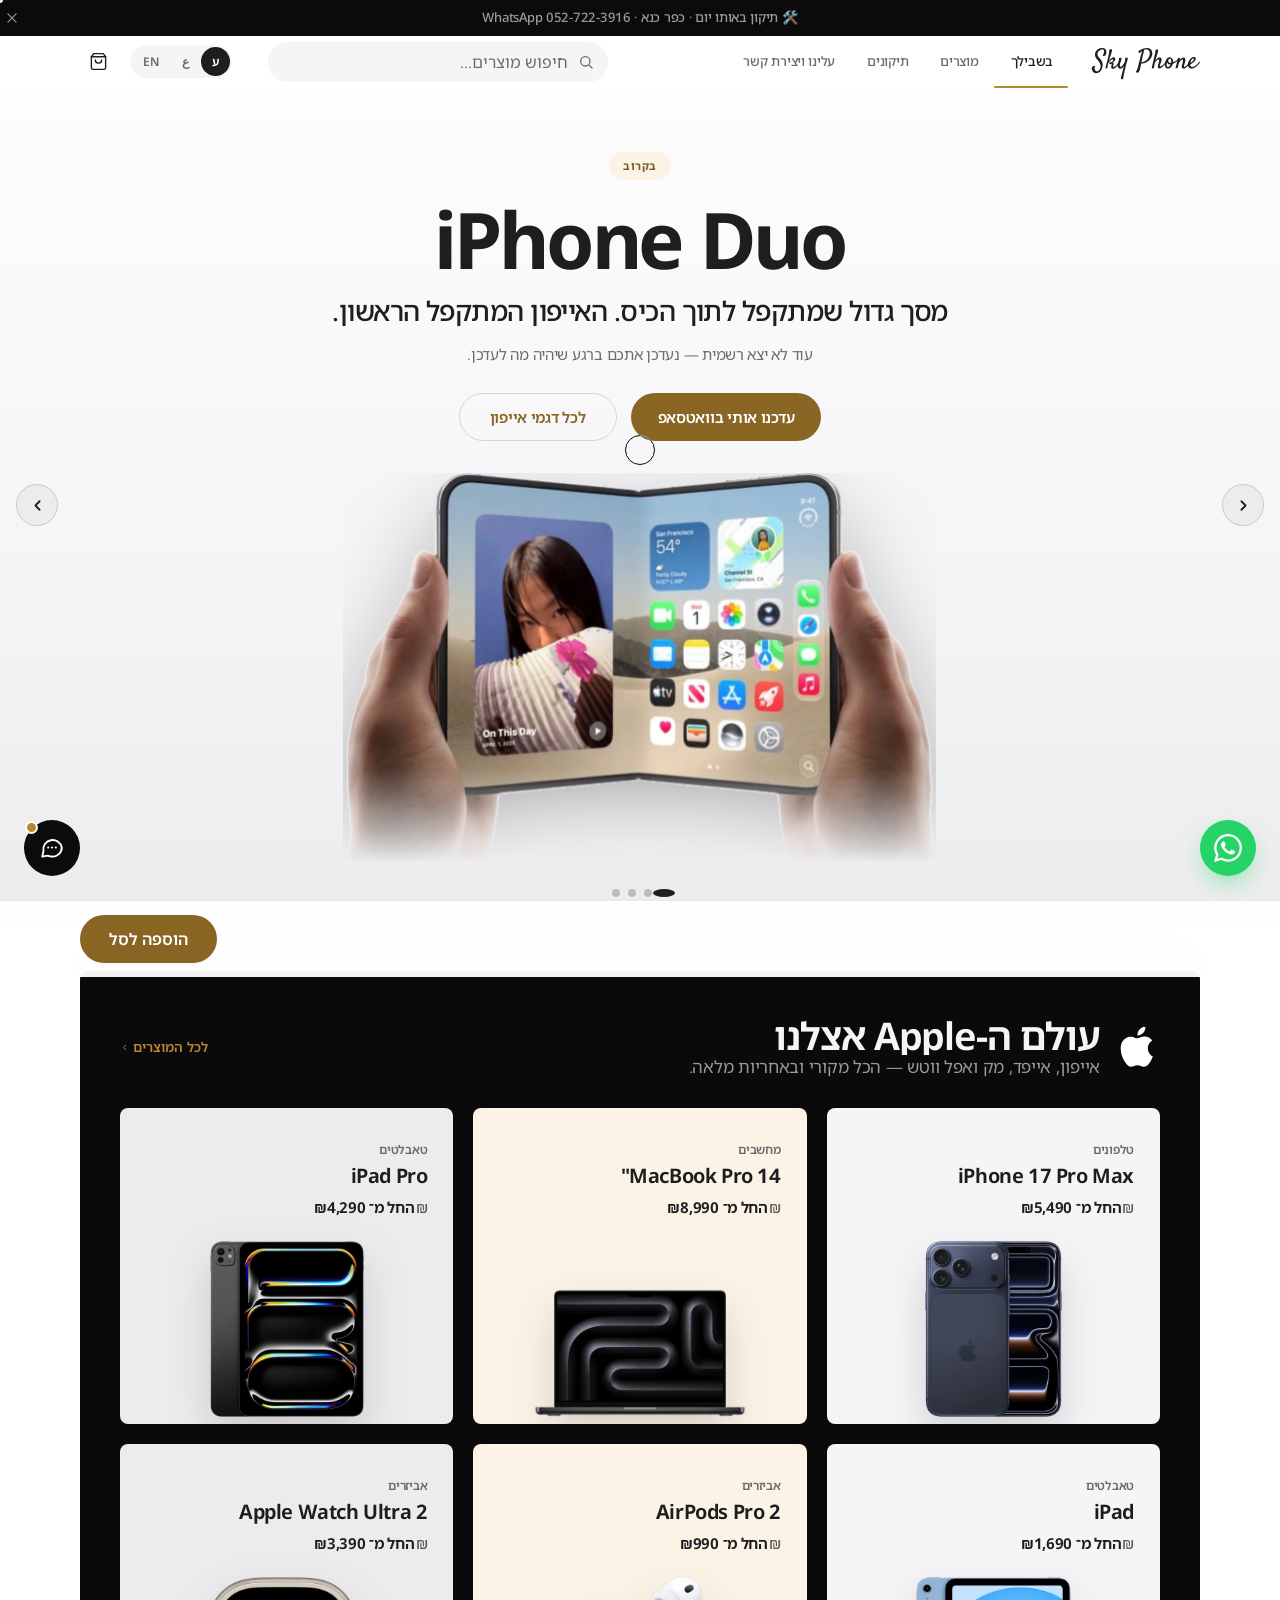
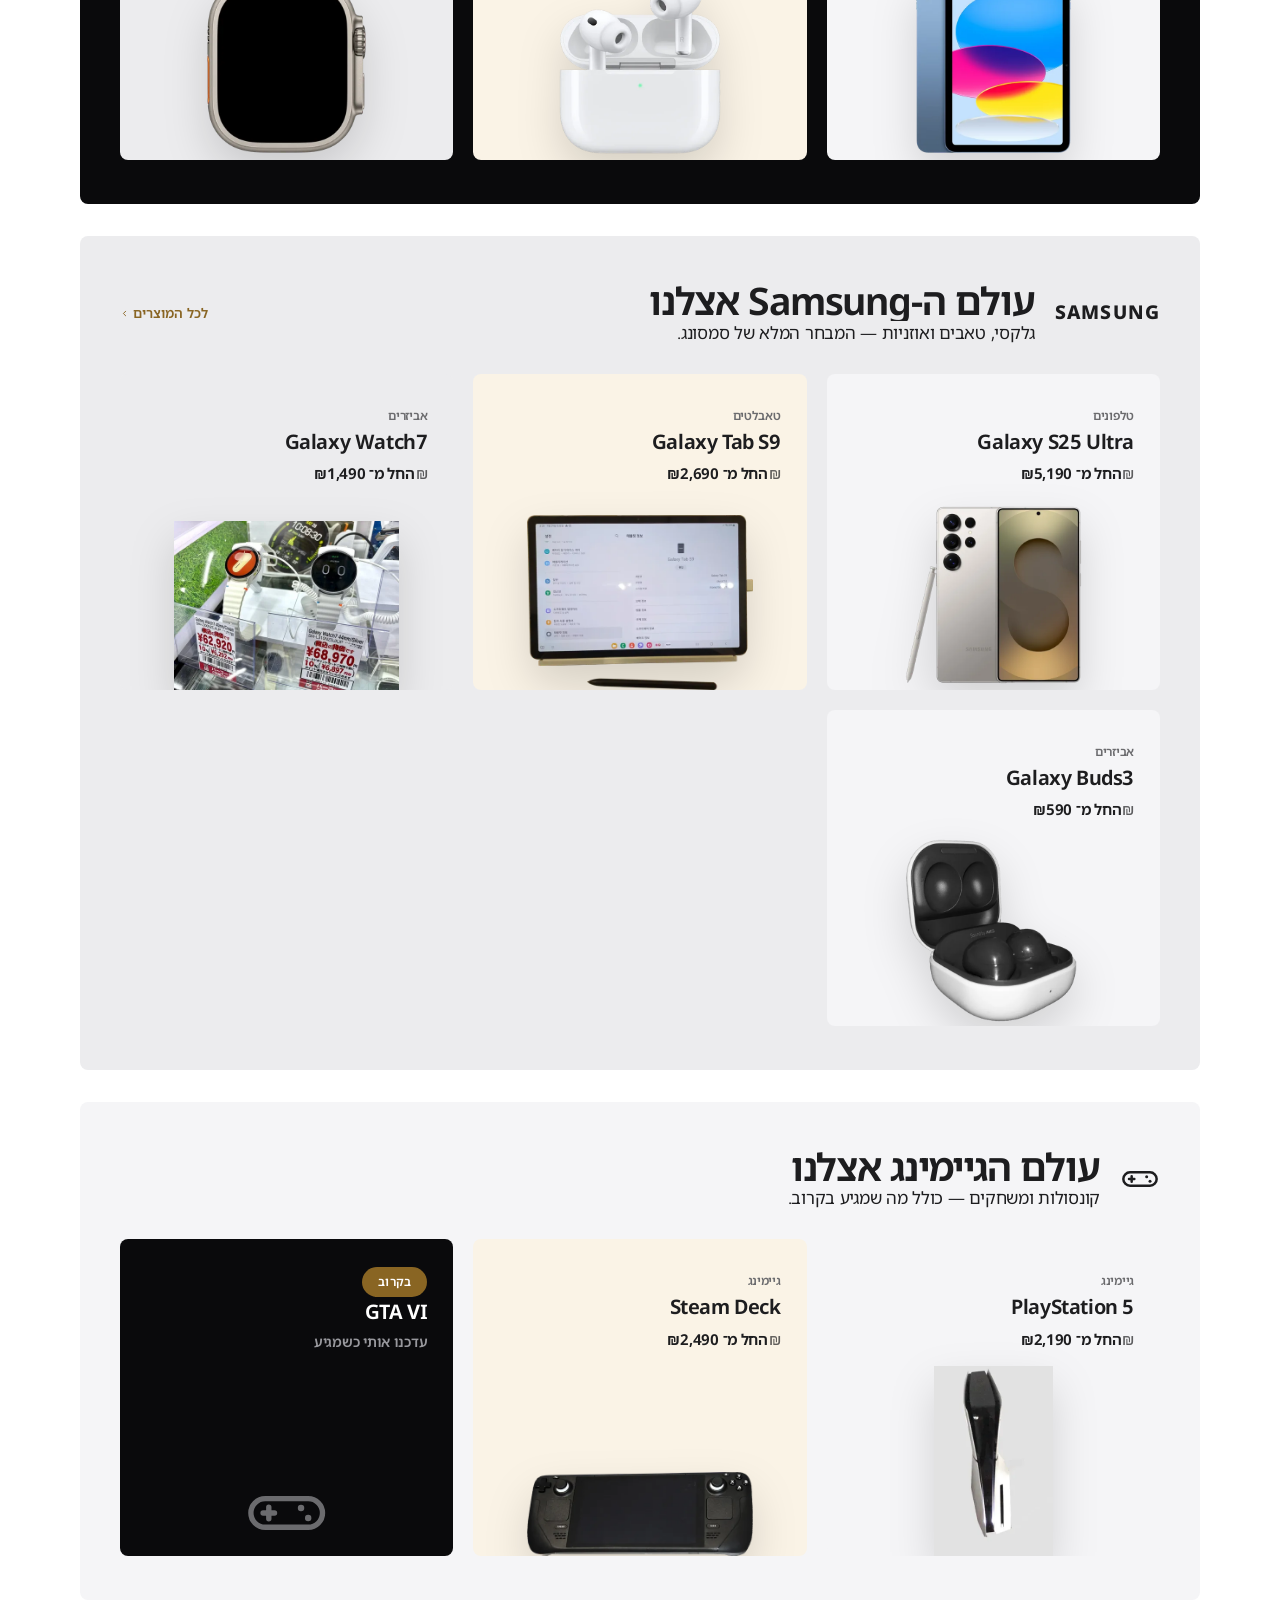
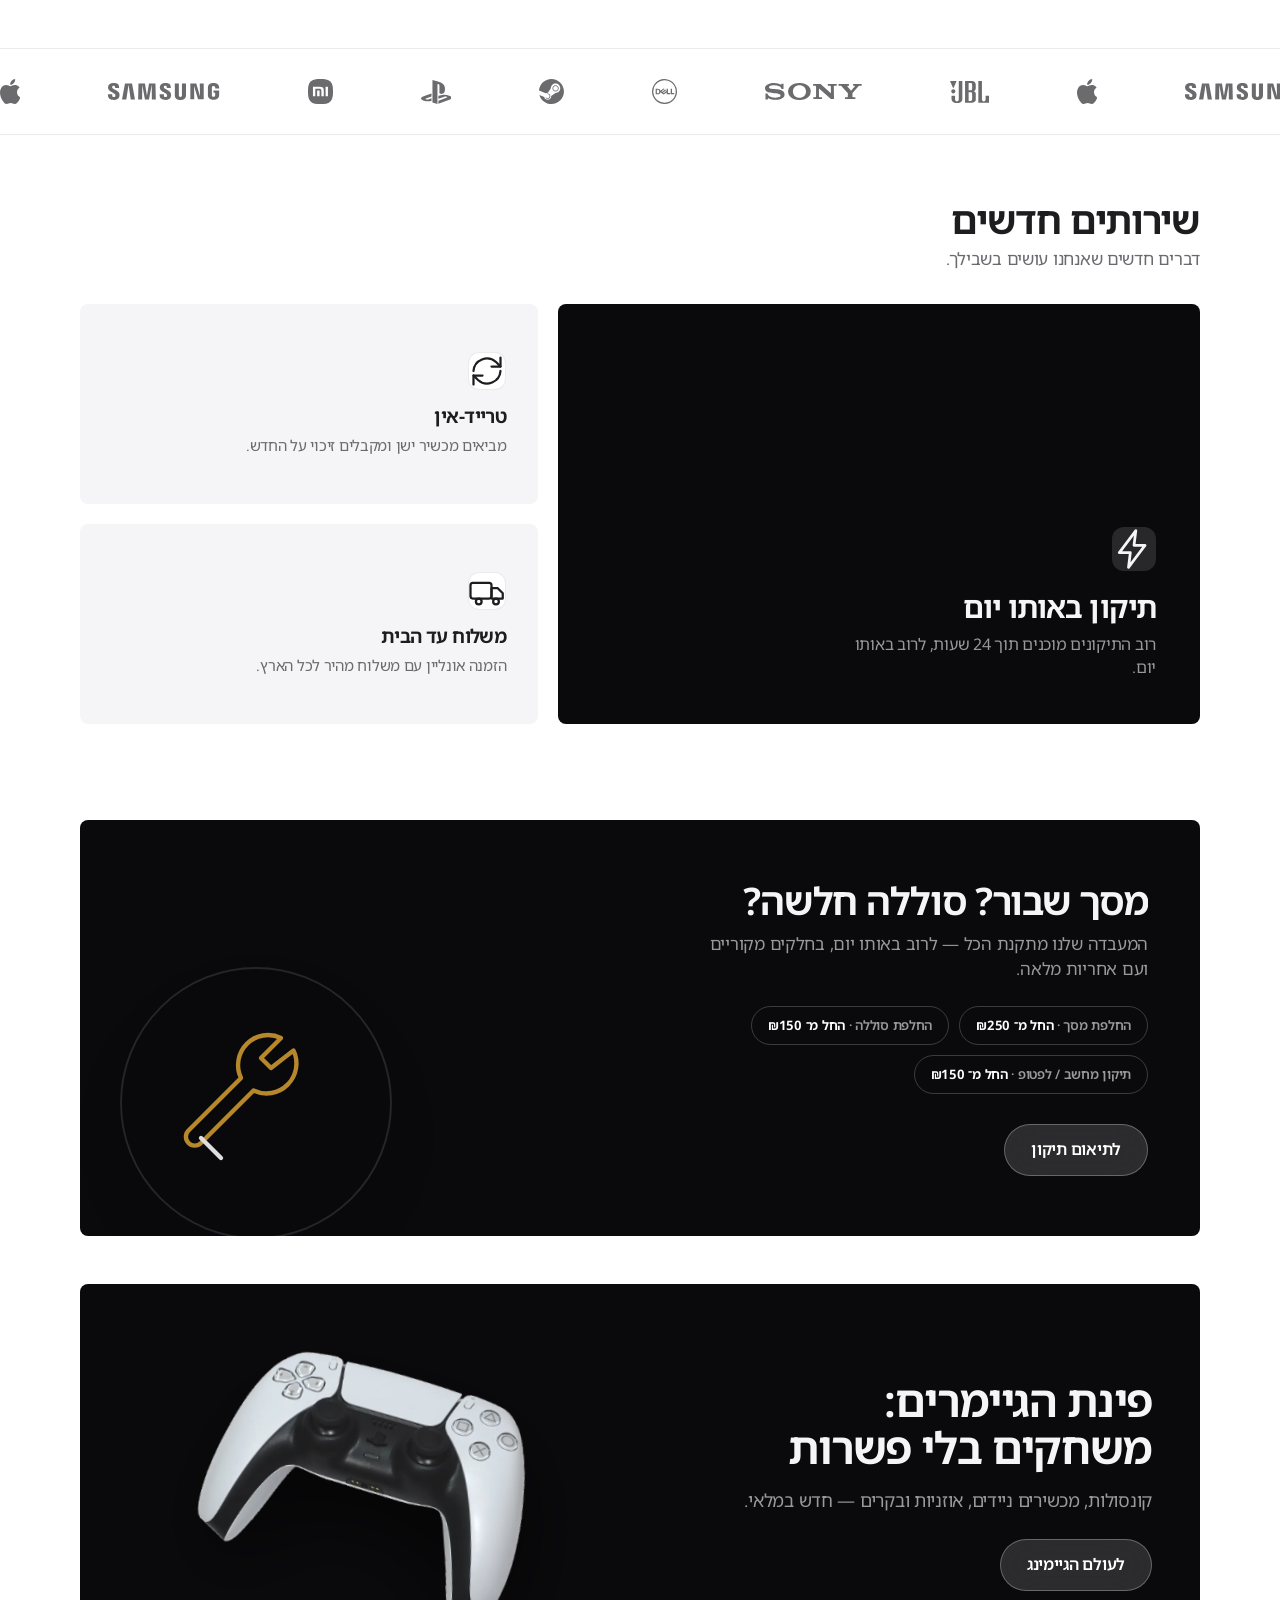
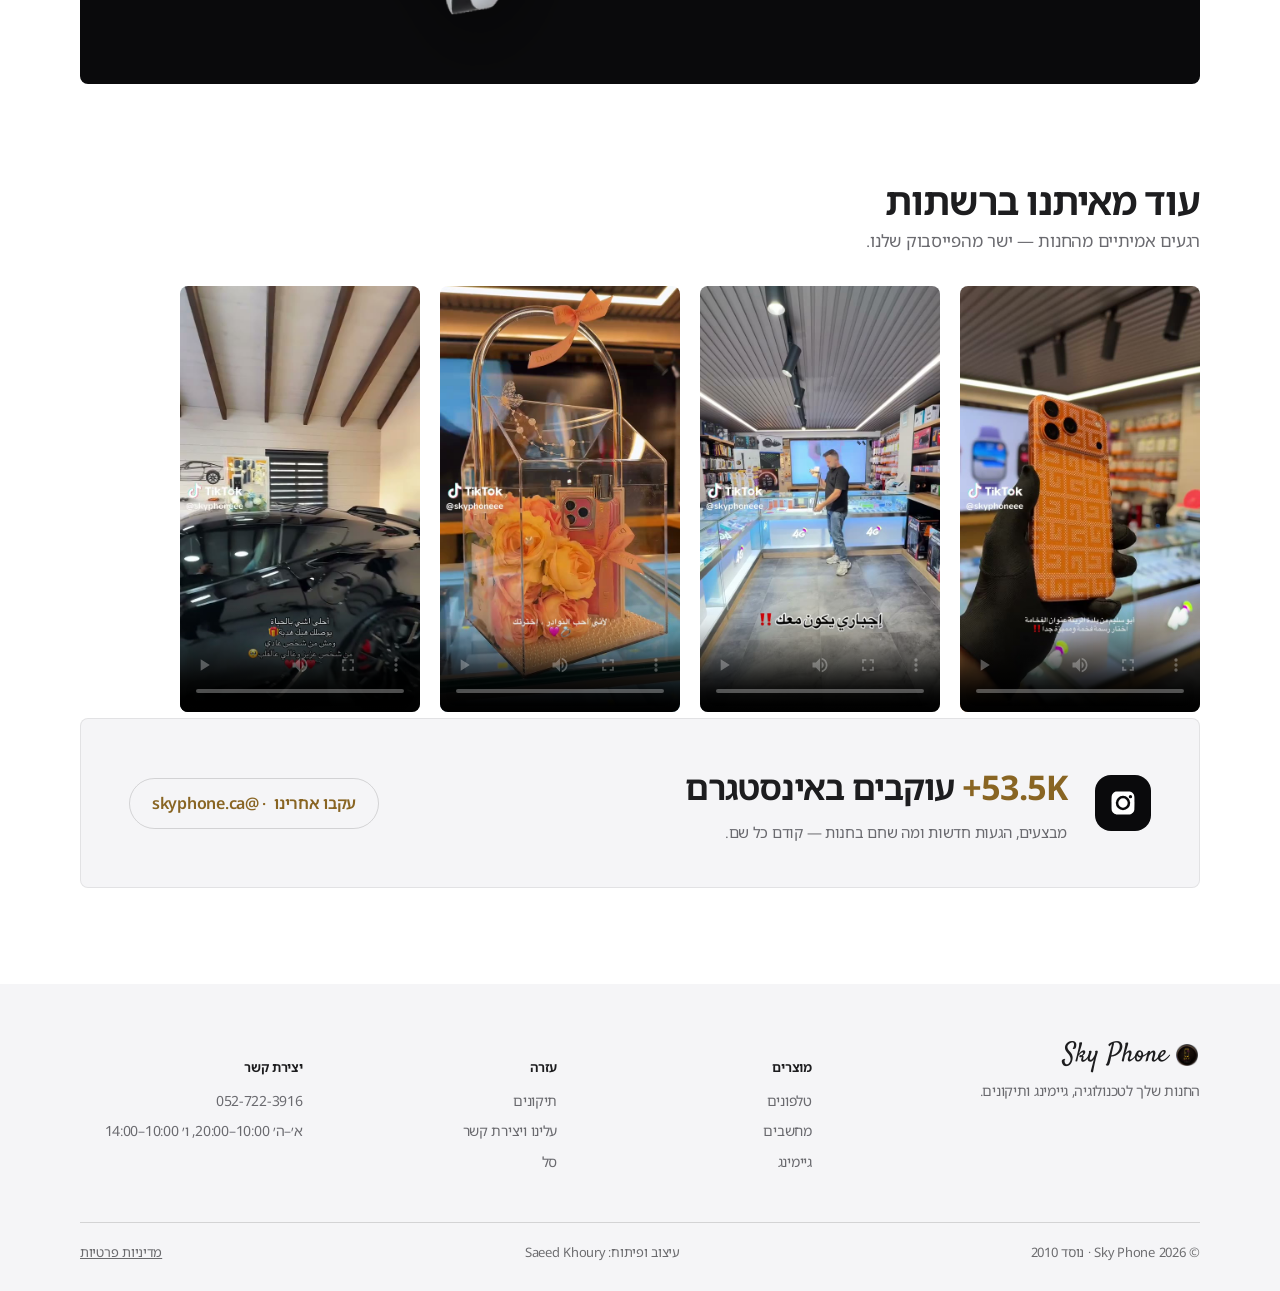
==== commit ff71f2b5: "Merge pull request #15 from saeedkhoury/feat/hero-duo Put iPhone Duo first, and make adding a hero s" ====
--- a/index.html
+++ b/index.html
@@ -45,7 +45,7 @@
 <link rel="preconnect" href="https://fonts.googleapis.com">
 <link rel="preconnect" href="https://fonts.gstatic.com" crossorigin>
 <link href="https://fonts.googleapis.com/css2?family=Inter:wght@300;400;500;600;650;700;800&family=Noto+Sans+Hebrew:wght@400;500;600;700;800&family=Noto+Sans+Arabic:wght@400;500;600;700;800&family=Satisfy&display=swap" rel="stylesheet">
-<link rel="stylesheet" href="styles.css?v=20260909a">
+<link rel="stylesheet" href="styles.css?v=20260910a">
 <script type="application/ld+json">
 {
   "@context": "https://schema.org",
@@ -156,65 +156,8 @@
   <div class="hero spot" id="hero">
     <div class="hero-glow"></div>
 
-    <div class="hero-slide active" data-slide="0" data-ground="light">
-      <div class="hero-ad hero-ad-light">
-        <div class="hero-ad-copy">
-          <span class="hero-ad-badge" data-t="soon_badge"></span>
-          <h2 class="hero-ad-title">iPhone 18 Pro</h2>
-          <p class="hero-ad-tag" data-t="ad_i18_tag"></p>
-          <p class="hero-ad-note" data-t="ad_i18_note"></p>
-          <div class="hero-ad-cta">
-            <a class="btn btn-primary magnetic" id="i18Wa" target="_blank" rel="noopener" data-t="ad_i18_cta" data-wa-label="hero_iphone18_notify"></a>
-            <a class="btn btn-secondary magnetic" data-cat="phones" data-brand="apple" data-t="ad_i18_cta2"></a>
-          </div>
-        </div>
-        <div class="hero-ad-art cutout fade-bottom">
-          <span class="ad-art-float"><img src="img/iphone18-pro.png" alt="iPhone 18 Pro — coming soon to Sky Phone"></span>
-        </div>
-      </div>
-    </div>
-
-    <div class="hero-slide" data-slide="1" data-ground="light">
-      <div class="hero-ad hero-ad-light">
-        <div class="hero-ad-copy">
-          <span class="hero-ad-badge stock" data-t="instock_badge"></span>
-          <h2 class="hero-ad-title">PlayStation 5</h2>
-          <p class="hero-ad-tag" data-t="ps5_tag"></p>
-          <p class="hero-ad-note" id="ps5Note"></p>
-          <div class="hero-ad-cta">
-            <a class="btn btn-primary magnetic" data-spot-pid="27" data-t="ps5_cta1"></a>
-            <a class="btn btn-secondary magnetic" id="ps5Wa" target="_blank" rel="noopener" data-t="ask_wa" data-wa-label="hero_ps5_question"></a>
-          </div>
-        </div>
-        <div class="hero-ad-art cutout clickable" data-spot-pid="27" data-hero-pid="27" data-hero-img="img/ps5-2.png">
-          <span class="ad-art-float"></span>
-        </div>
-      </div>
-    </div>
-
-    <div class="hero-slide" data-slide="2" data-ground="dark">
-      <div class="hero-ad hero-ad-dark">
-        <div class="hero-ad-copy">
-          <span class="hero-ad-badge" data-t="sameday_badge"></span>
-          <h2 class="hero-ad-title" data-t="rp_title"></h2>
-          <p class="hero-ad-tag" data-t="rp_hero_tag"></p>
-          <p class="hero-ad-note" id="repairNote"></p>
-          <div class="hero-ad-cta">
-            <a class="btn btn-primary magnetic" data-route="repairs" data-t="fy_cta2"></a>
-            <a class="btn btn-on-dark magnetic" data-route="products" data-t="fy_cta1"></a>
-          </div>
-        </div>
-        <div class="hero-ad-art">
-          <span class="ad-art-float">
-            <svg width="240" height="240" viewBox="0 0 240 240" fill="none">
-              <circle cx="120" cy="120" r="108" fill="none" stroke="#2a2a2e" stroke-width="1.5"/>
-              <path d="M150 78a24 24 0 0 1-32 32l-42 42a7 7 0 0 1-10-10l42-42a24 24 0 0 1 32-32l-16 16 8 8z" fill="none" stroke="#c9962f" stroke-width="3.5" stroke-linecap="round" stroke-linejoin="round"/>
-              <path d="M76 148l16 16" stroke="#f5f5f7" stroke-width="3.5" stroke-linecap="round"/>
-            </svg>
-          </span>
-        </div>
-      </div>
-    </div>
+    <!-- Slides are built from HERO_SLIDES in app.js — add a slide there, not here. -->
+    <div id="heroStage"></div>
 
     <button class="hero-arrow prev" id="heroPrev" aria-label="previous">
       <svg viewBox="0 0 24 24" fill="none" stroke="currentColor" stroke-width="2.5" stroke-linecap="round" stroke-linejoin="round"><path d="M15 6l-6 6 6 6"/></svg>
@@ -222,11 +165,7 @@
     <button class="hero-arrow next" id="heroNext" aria-label="next">
       <svg viewBox="0 0 24 24" fill="none" stroke="currentColor" stroke-width="2.5" stroke-linecap="round" stroke-linejoin="round"><path d="M9 6l6 6-6 6"/></svg>
     </button>
-    <div class="hero-dots" id="heroDots">
-      <button class="hero-dot active" data-slide-go="0" aria-label="slide 1"></button>
-      <button class="hero-dot" data-slide-go="1" aria-label="slide 2"></button>
-      <button class="hero-dot" data-slide-go="2" aria-label="slide 3"></button>
-    </div>
+    <div class="hero-dots" id="heroDots"></div>
   </div>
 
   <div class="wrap">
@@ -578,6 +517,6 @@
   <svg viewBox="0 0 24 24" fill="currentColor" aria-hidden="true"><path d="M17.472 14.382c-.297-.149-1.758-.867-2.03-.967-.273-.099-.471-.148-.67.15-.197.297-.767.966-.94 1.164-.173.199-.347.223-.644.075-.297-.15-1.255-.463-2.39-1.475-.883-.788-1.48-1.761-1.653-2.059-.173-.297-.018-.458.13-.606.134-.133.298-.347.446-.52.149-.174.198-.298.298-.497.099-.198.05-.371-.025-.52-.075-.149-.669-1.612-.916-2.207-.242-.579-.487-.5-.669-.51-.173-.008-.371-.01-.57-.01-.198 0-.52.074-.792.372-.272.297-1.04 1.016-1.04 2.479 0 1.462 1.065 2.875 1.213 3.074.149.198 2.096 3.2 5.077 4.487.709.306 1.262.489 1.694.625.712.227 1.36.195 1.871.118.571-.085 1.758-.719 2.006-1.413.248-.694.248-1.289.173-1.413-.074-.124-.272-.198-.57-.347m-5.421 7.403h-.004a9.87 9.87 0 0 1-5.031-1.378l-.361-.214-3.741.982.998-3.648-.235-.374a9.86 9.86 0 0 1-1.51-5.26c.001-5.45 4.436-9.884 9.888-9.884 2.64 0 5.122 1.03 6.988 2.898a9.825 9.825 0 0 1 2.893 6.994c-.003 5.45-4.437 9.884-9.885 9.884m8.413-18.297A11.815 11.815 0 0 0 12.05 0C5.495 0 .16 5.335.157 11.892c0 2.096.547 4.142 1.588 5.945L.057 24l6.305-1.654a11.882 11.882 0 0 0 5.683 1.448h.005c6.554 0 11.89-5.335 11.893-11.893a11.821 11.821 0 0 0-3.48-8.413z"/></svg>
 </a>
 
-<script src="app.js?v=20260909a"></script>
+<script src="app.js?v=20260910a"></script>
 </body>
 </html>
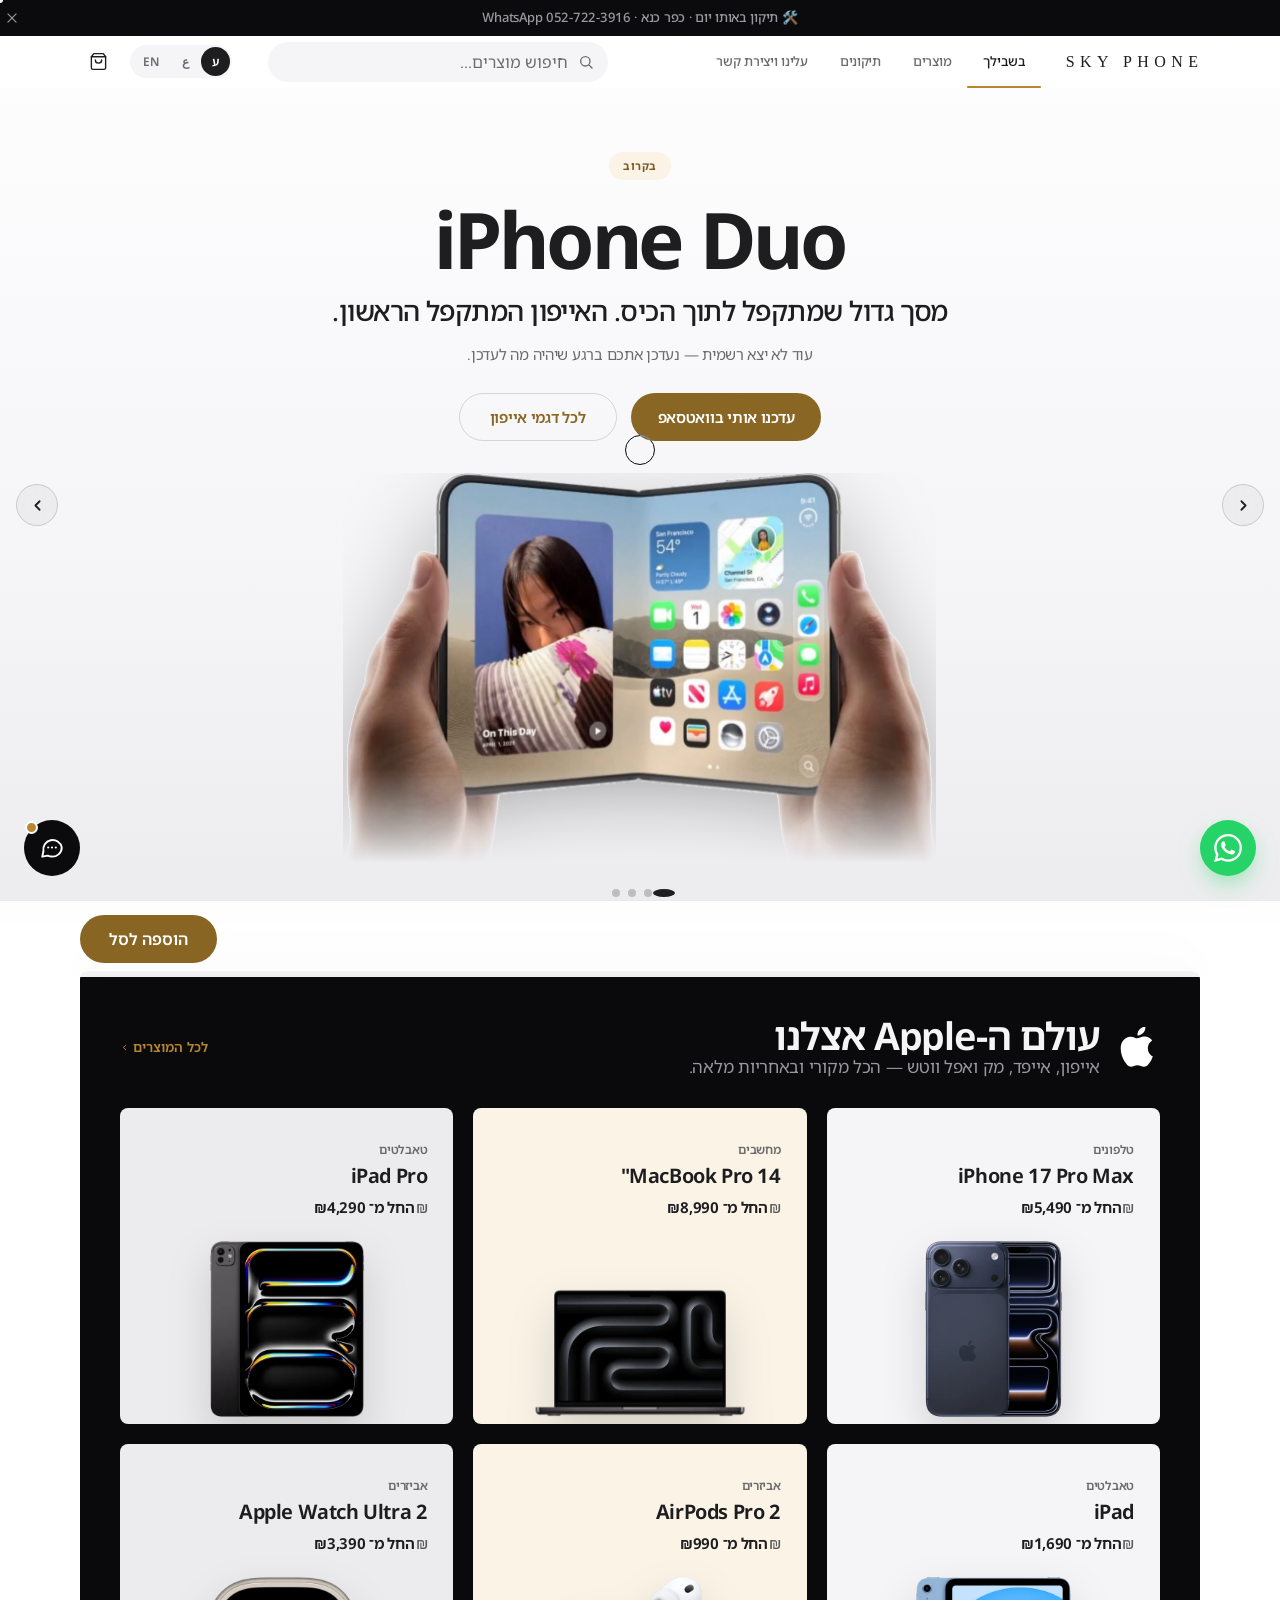
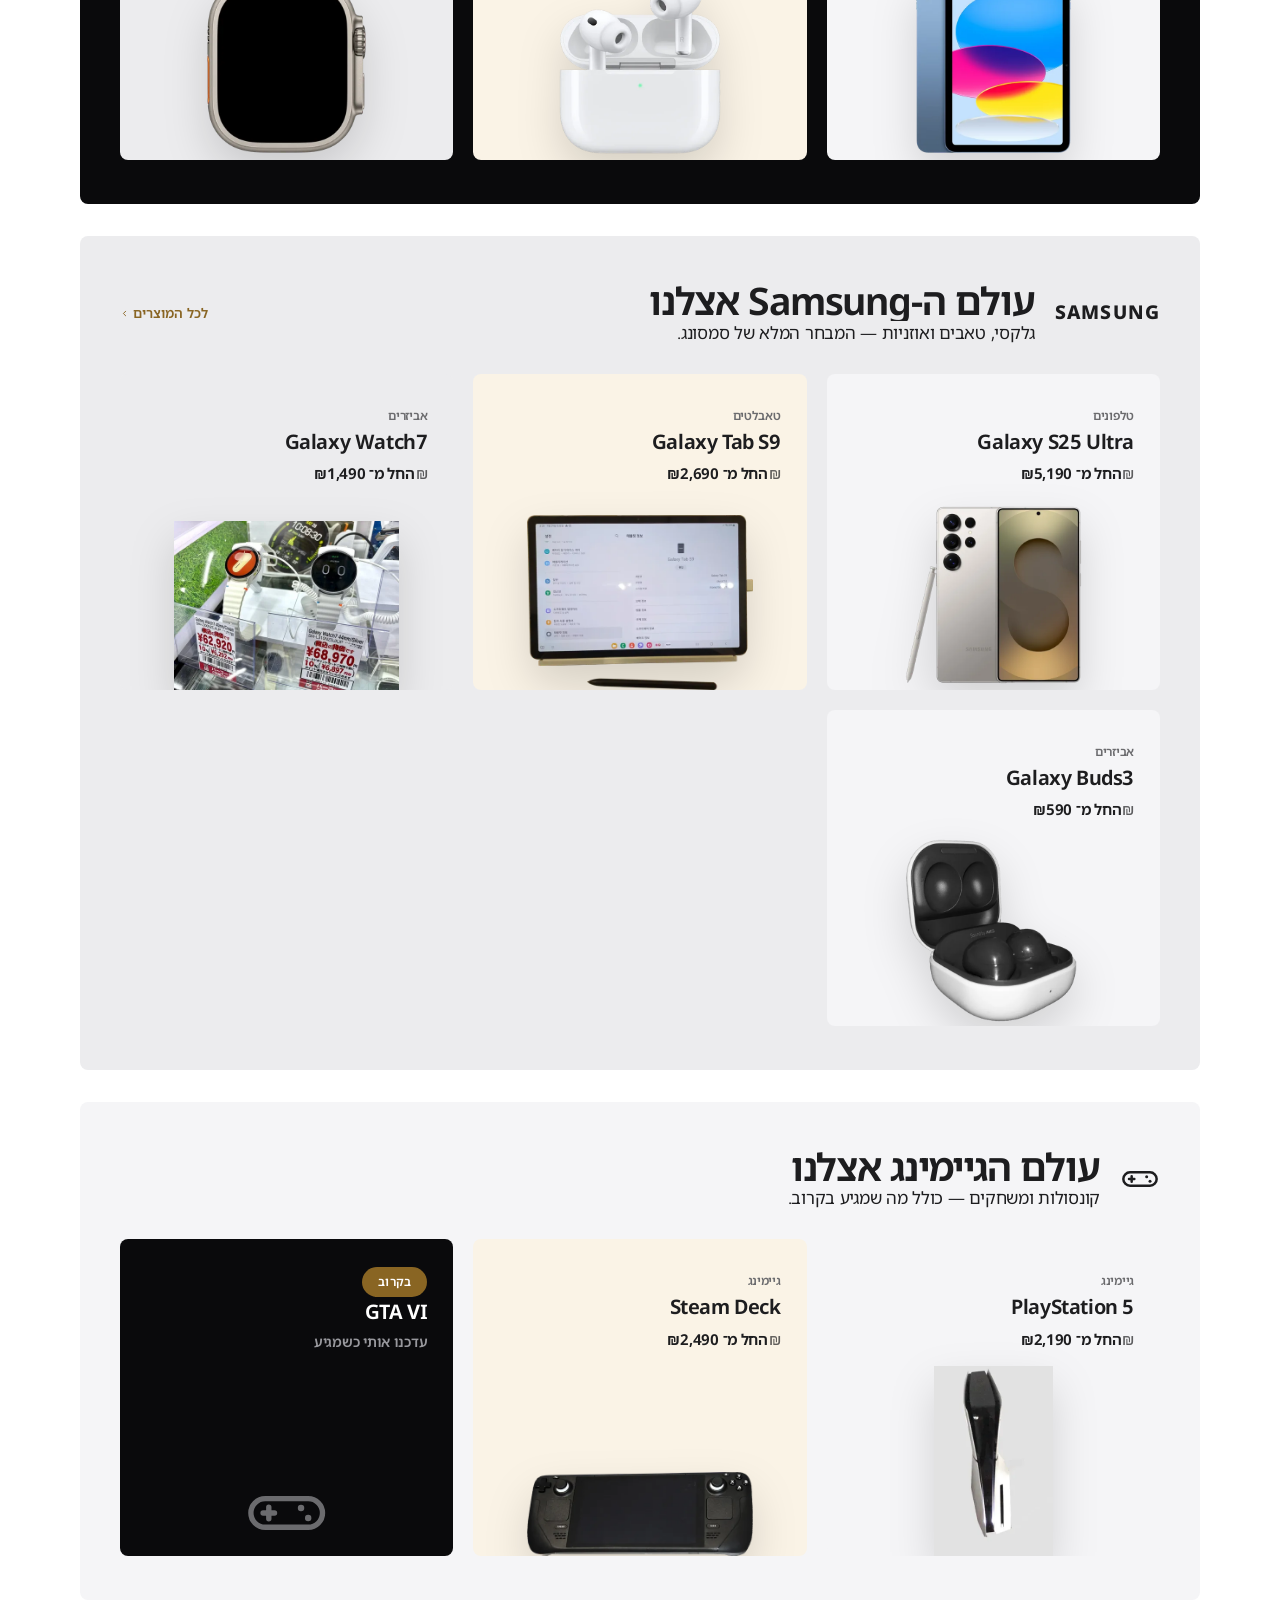
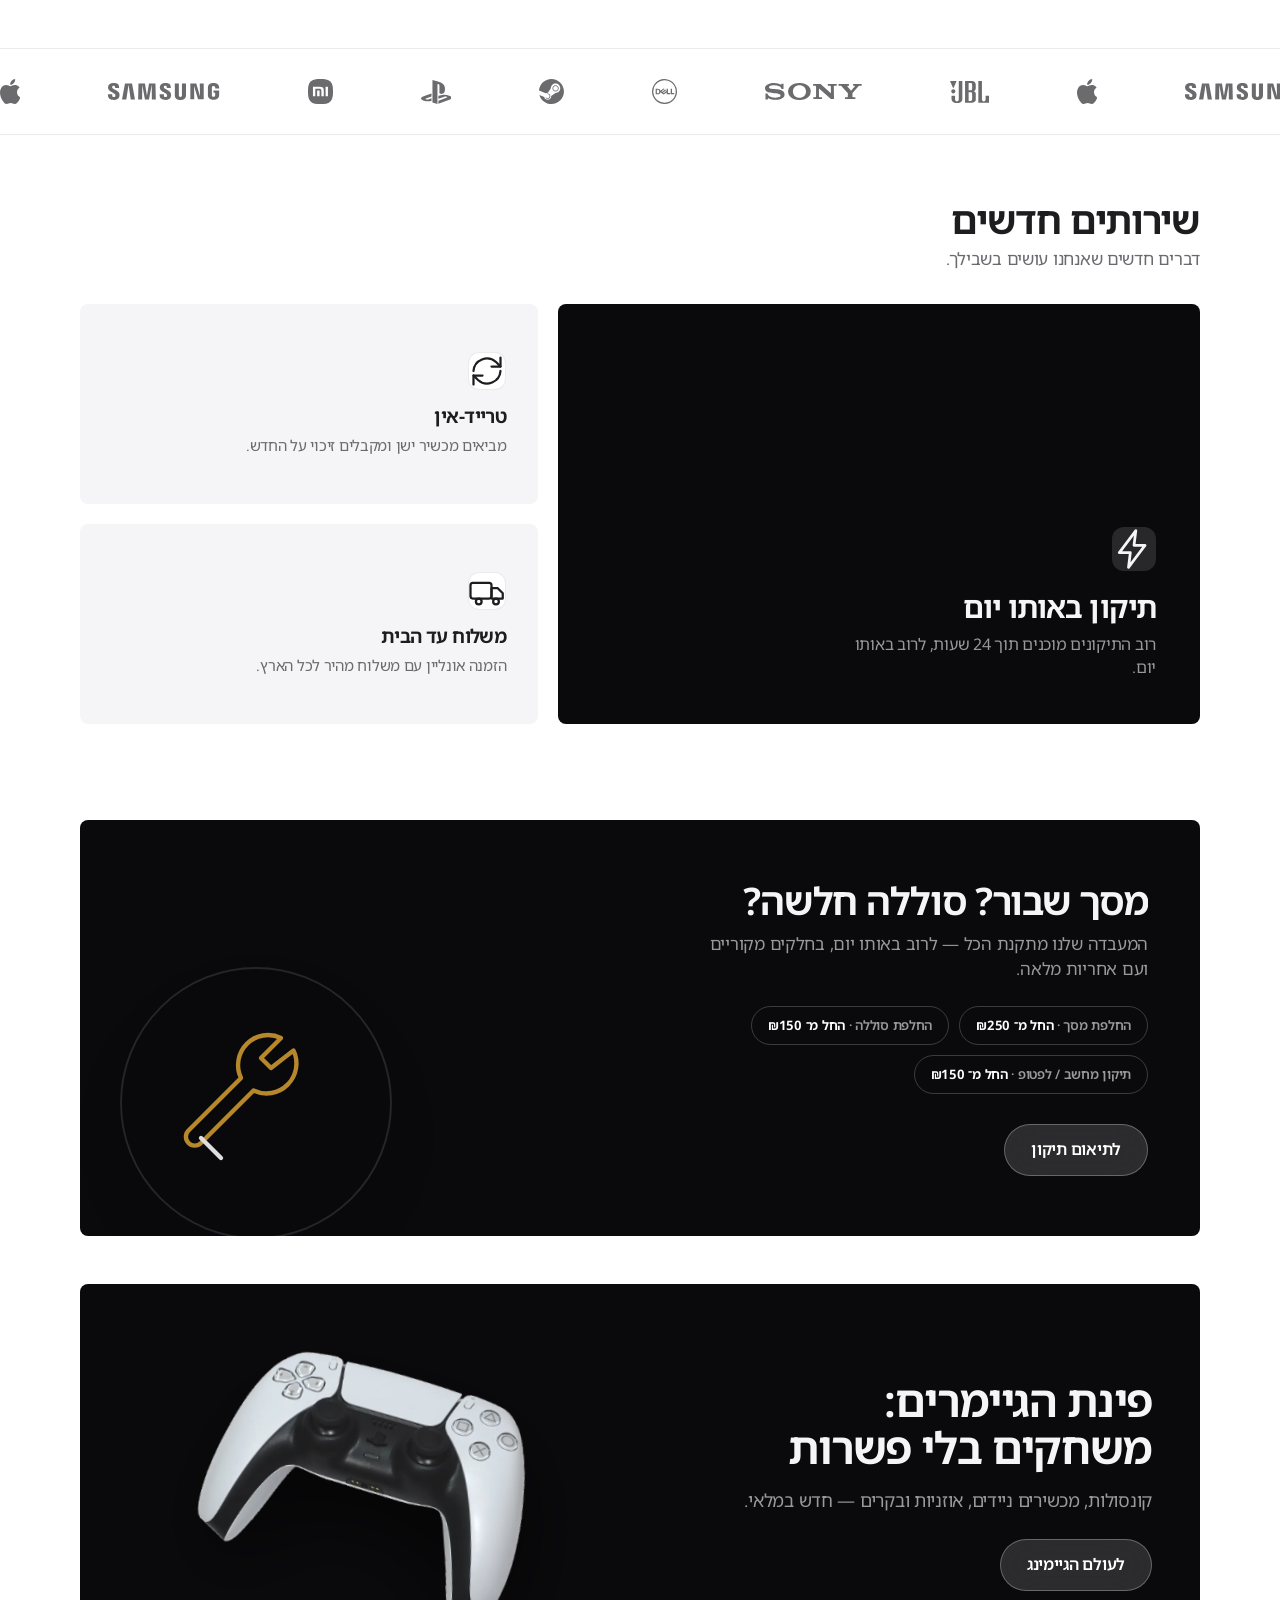
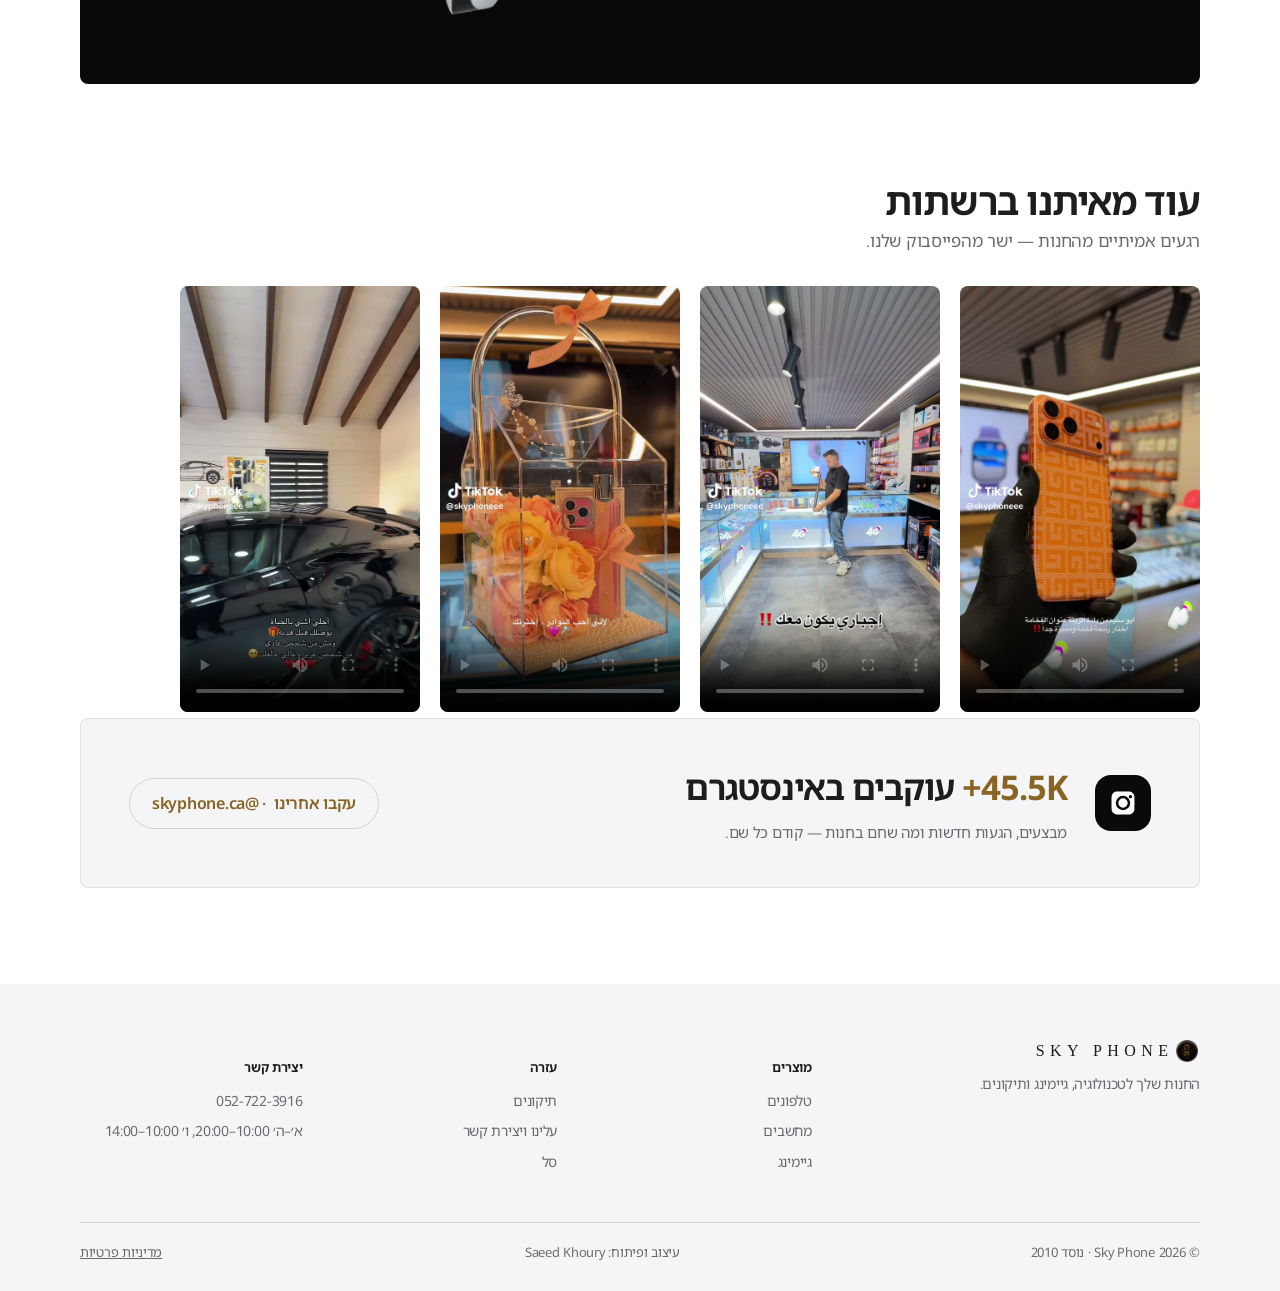
==== commit 90305dab: "Set the wordmark in the shop's own lettering The header logo was "Sky Phone" in Satisfy, a joined sc" ====
--- a/index.html
+++ b/index.html
@@ -44,8 +44,8 @@
 <meta name="theme-color" content="#0a0a0c">
 <link rel="preconnect" href="https://fonts.googleapis.com">
 <link rel="preconnect" href="https://fonts.gstatic.com" crossorigin>
-<link href="https://fonts.googleapis.com/css2?family=Inter:wght@300;400;500;600;650;700;800&family=Noto+Sans+Hebrew:wght@400;500;600;700;800&family=Noto+Sans+Arabic:wght@400;500;600;700;800&family=Satisfy&display=swap" rel="stylesheet">
-<link rel="stylesheet" href="styles.css?v=20260910a">
+<link href="https://fonts.googleapis.com/css2?family=Inter:wght@300;400;500;600;650;700;800&family=Noto+Sans+Hebrew:wght@400;500;600;700;800&family=Noto+Sans+Arabic:wght@400;500;600;700;800&display=swap" rel="stylesheet">
+<link rel="stylesheet" href="styles.css?v=20260910b">
 <script type="application/ld+json">
 {
   "@context": "https://schema.org",
@@ -517,6 +517,6 @@
   <svg viewBox="0 0 24 24" fill="currentColor" aria-hidden="true"><path d="M17.472 14.382c-.297-.149-1.758-.867-2.03-.967-.273-.099-.471-.148-.67.15-.197.297-.767.966-.94 1.164-.173.199-.347.223-.644.075-.297-.15-1.255-.463-2.39-1.475-.883-.788-1.48-1.761-1.653-2.059-.173-.297-.018-.458.13-.606.134-.133.298-.347.446-.52.149-.174.198-.298.298-.497.099-.198.05-.371-.025-.52-.075-.149-.669-1.612-.916-2.207-.242-.579-.487-.5-.669-.51-.173-.008-.371-.01-.57-.01-.198 0-.52.074-.792.372-.272.297-1.04 1.016-1.04 2.479 0 1.462 1.065 2.875 1.213 3.074.149.198 2.096 3.2 5.077 4.487.709.306 1.262.489 1.694.625.712.227 1.36.195 1.871.118.571-.085 1.758-.719 2.006-1.413.248-.694.248-1.289.173-1.413-.074-.124-.272-.198-.57-.347m-5.421 7.403h-.004a9.87 9.87 0 0 1-5.031-1.378l-.361-.214-3.741.982.998-3.648-.235-.374a9.86 9.86 0 0 1-1.51-5.26c.001-5.45 4.436-9.884 9.888-9.884 2.64 0 5.122 1.03 6.988 2.898a9.825 9.825 0 0 1 2.893 6.994c-.003 5.45-4.437 9.884-9.885 9.884m8.413-18.297A11.815 11.815 0 0 0 12.05 0C5.495 0 .16 5.335.157 11.892c0 2.096.547 4.142 1.588 5.945L.057 24l6.305-1.654a11.882 11.882 0 0 0 5.683 1.448h.005c6.554 0 11.89-5.335 11.893-11.893a11.821 11.821 0 0 0-3.48-8.413z"/></svg>
 </a>
 
-<script src="app.js?v=20260910a"></script>
+<script src="app.js?v=20260910b"></script>
 </body>
 </html>
--- a/styles.css
+++ b/styles.css
@@ -269,7 +269,22 @@
    viewport edges (this was the real "logo too close to the corner" bug). */
 .brand{display:flex; align-items:center; gap:8px; font-weight:650; font-size:16px; color:var(--ink); cursor:pointer; letter-spacing:-.01em; flex:0 0 auto; padding-inline:2px}
 /* brand wordmark in the shop's script style (like its Instagram branding) */
-.brand-word{font-family:'Satisfy',cursive; font-size:27px; font-weight:400; letter-spacing:0; line-height:1; padding-block-start:2px}
+/* The wordmark: a wide-tracked all-caps serif, matching the lettering the shop
+   uses on its own promo graphics. Georgia is the closest match to that
+   lettering of the faces tested, and it is a system font, so the wordmark
+   costs no download at all — dropping the script face it replaces actually
+   removed one family from every page's font request.
+
+   Two details that are easy to miss. letter-spacing adds its space *after* the
+   last letter too, so the negative margin pulls that phantom gap back off the
+   end and keeps the logo optically flush. And the mark is Latin on a page that
+   is Hebrew or Arabic by default, so it is isolated as LTR — without that, the
+   trailing tracking lands on the wrong side in RTL. The size is clamped rather
+   than fixed because at 375px a 16px mark plus its tracking runs 4px past the
+   nav's right edge — narrow screens get 14px and it always clears. */
+.brand-word{font-family:Georgia,'Times New Roman',serif; font-size:clamp(14px,3.7vw,16px); font-weight:400;
+  text-transform:uppercase; letter-spacing:.34em; margin-inline-end:-.34em;
+  line-height:1; white-space:nowrap; direction:ltr; unicode-bidi:isolate}
 .brand-logo{width:22px;height:22px;flex:0 0 auto;border-radius:6px}
 .nav-links{display:flex; gap:0; font-weight:500; font-size:13px; color:var(--ink-soft); flex:0 0 auto; position:relative}
 .nav-links a{cursor:pointer; transition:color .15s; padding:0 16px; position:relative}
@@ -1000,7 +1015,9 @@
 .pdp-gallery{transform-origin:center}
 
 /* loader wordmark */
-.loader-brand{font-family:'Satisfy',cursive; font-weight:400; letter-spacing:.01em; color:var(--dark-ink); margin-block-end:22px; font-size:26px}
+.loader-brand{font-family:Georgia,'Times New Roman',serif; font-weight:400; text-transform:uppercase;
+  letter-spacing:.34em; margin-inline-end:-.34em; color:var(--dark-ink); margin-block-end:22px; font-size:19px;
+  direction:ltr; unicode-bidi:isolate}
 
 /* balanced display headings */
 .display,.h1,.h2{text-wrap:balance}
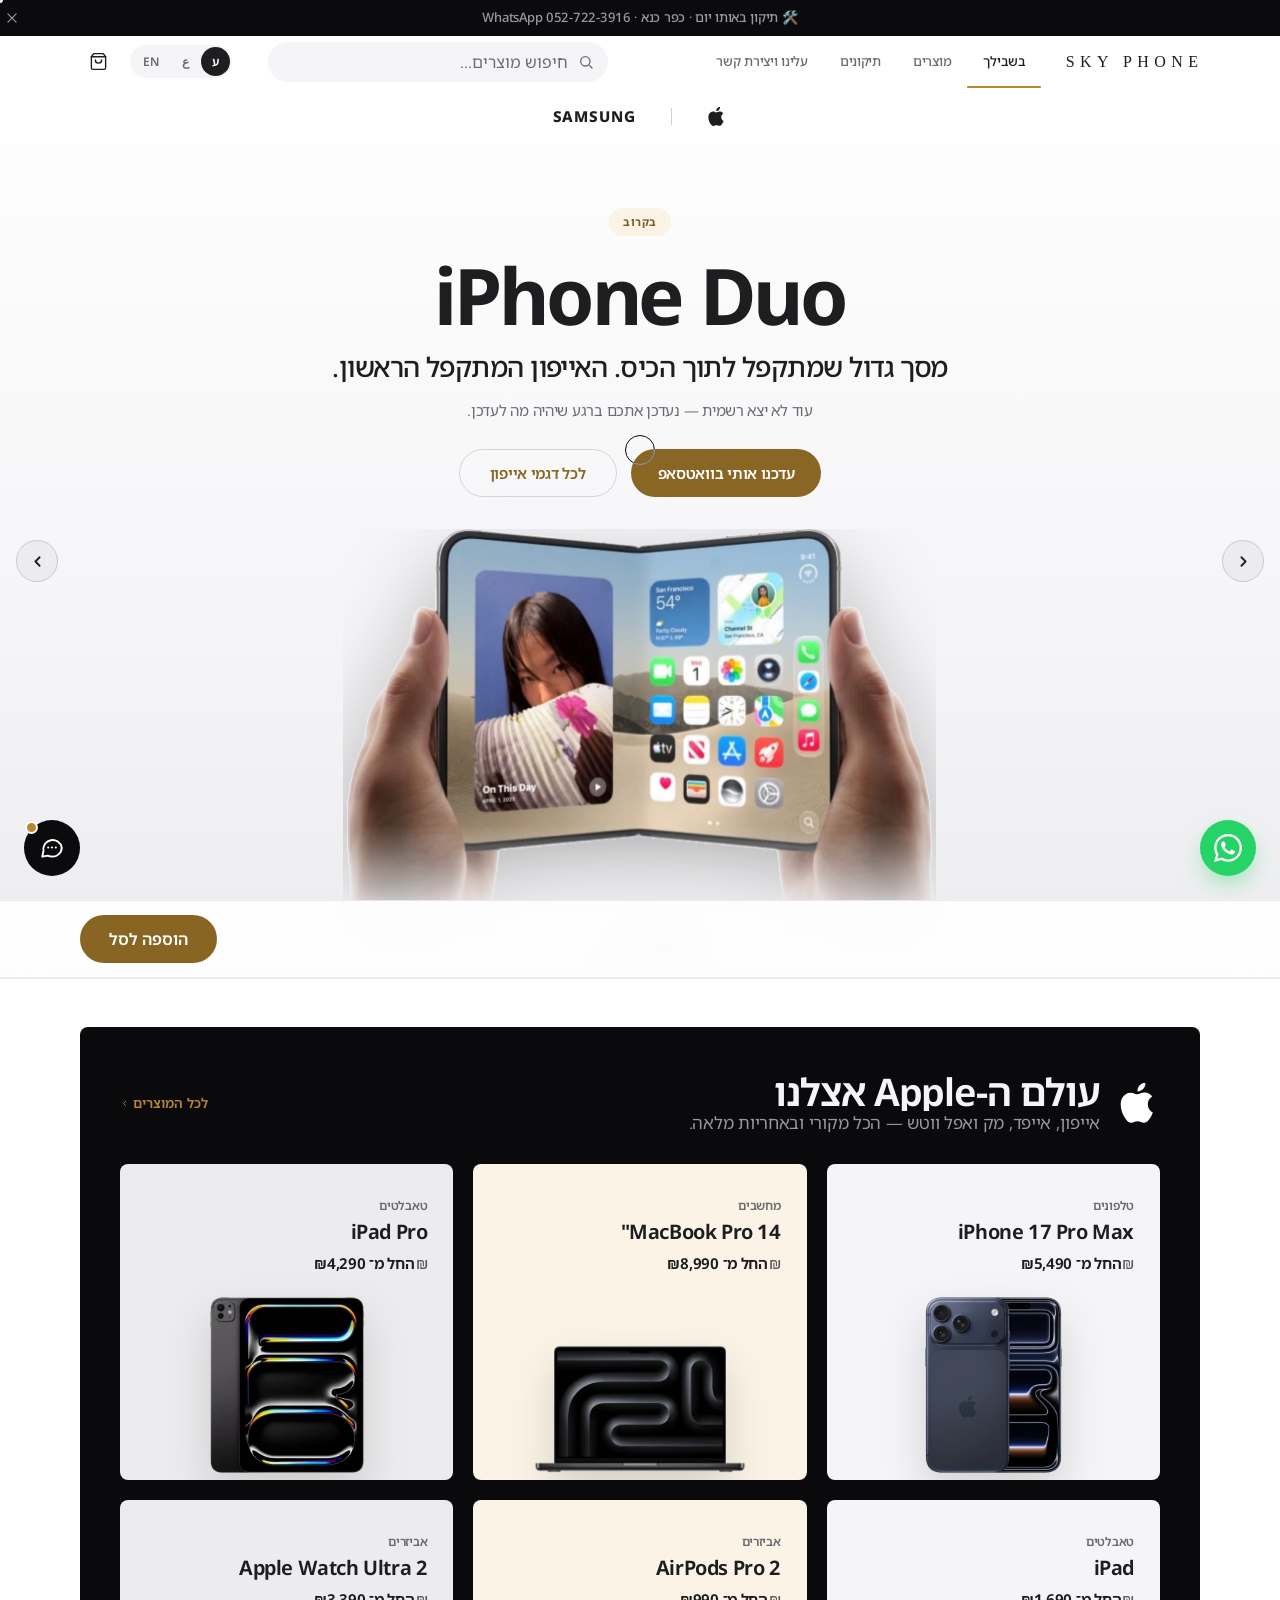
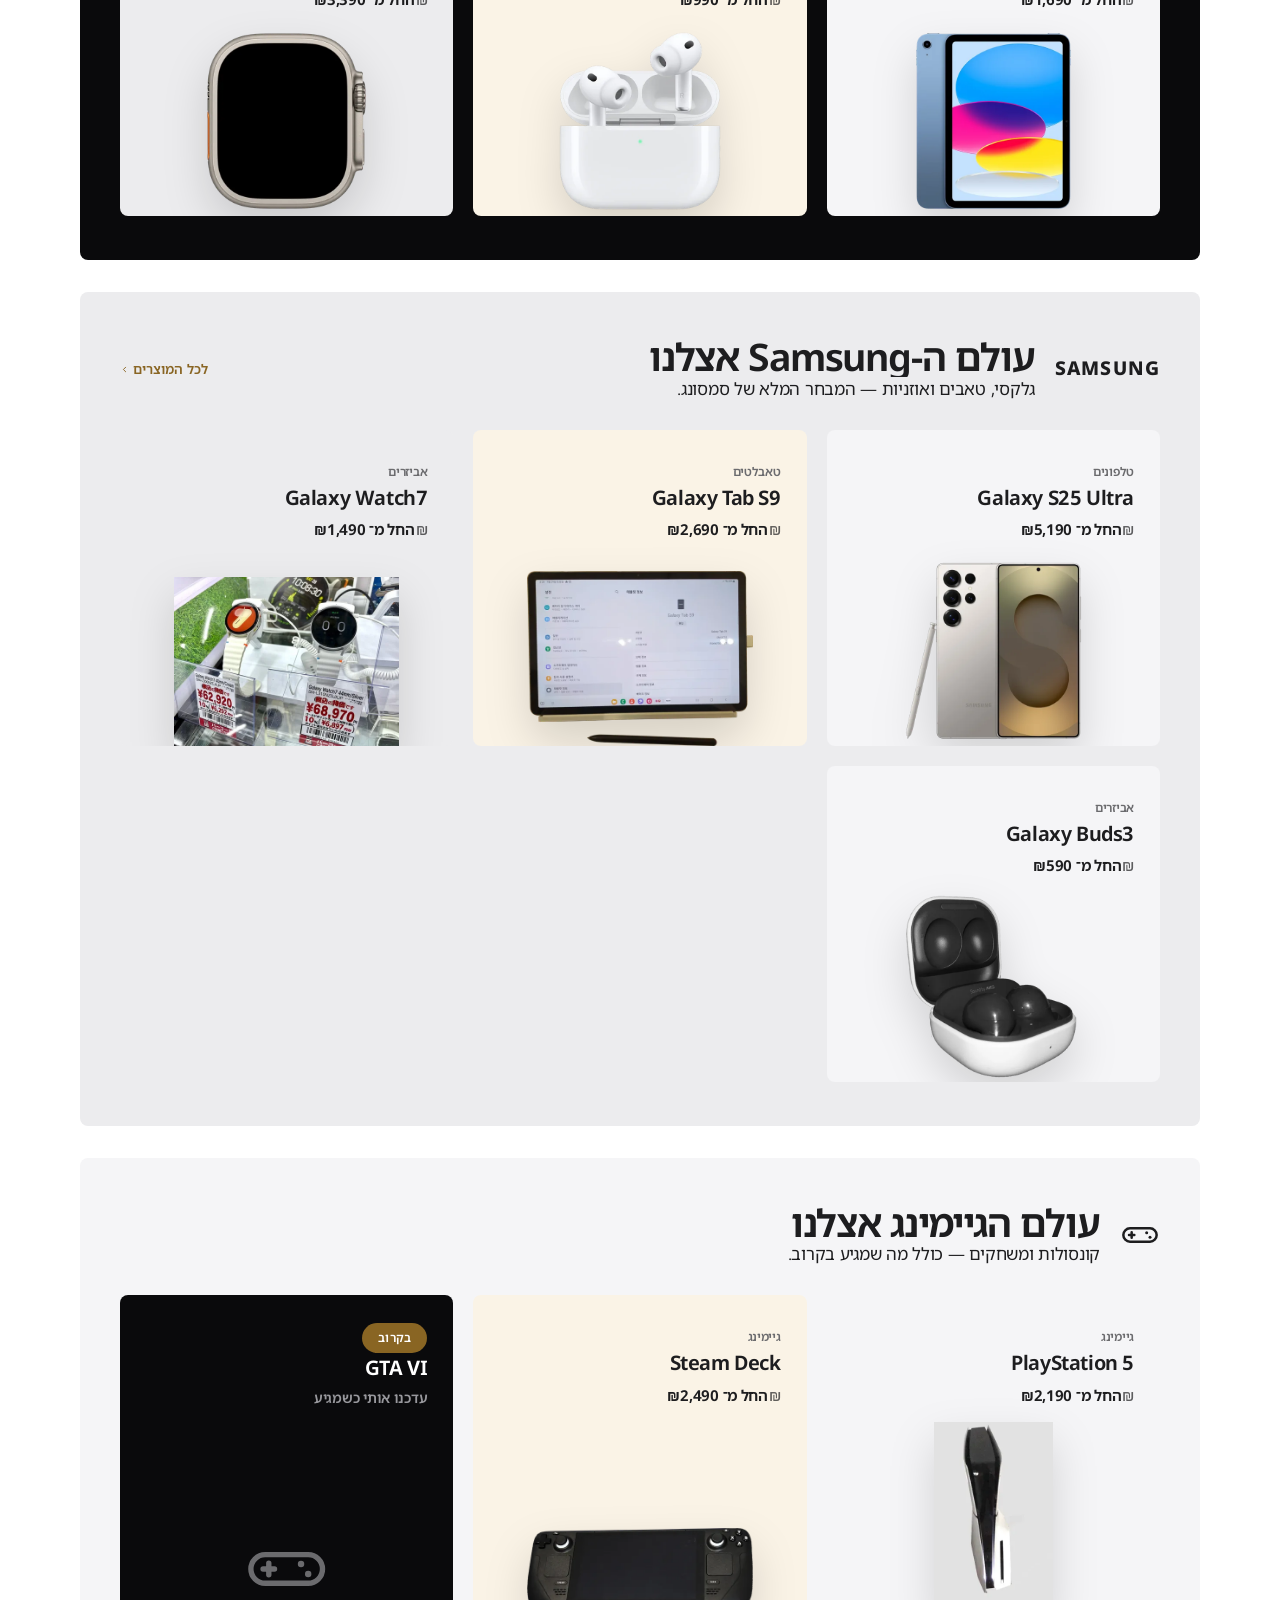
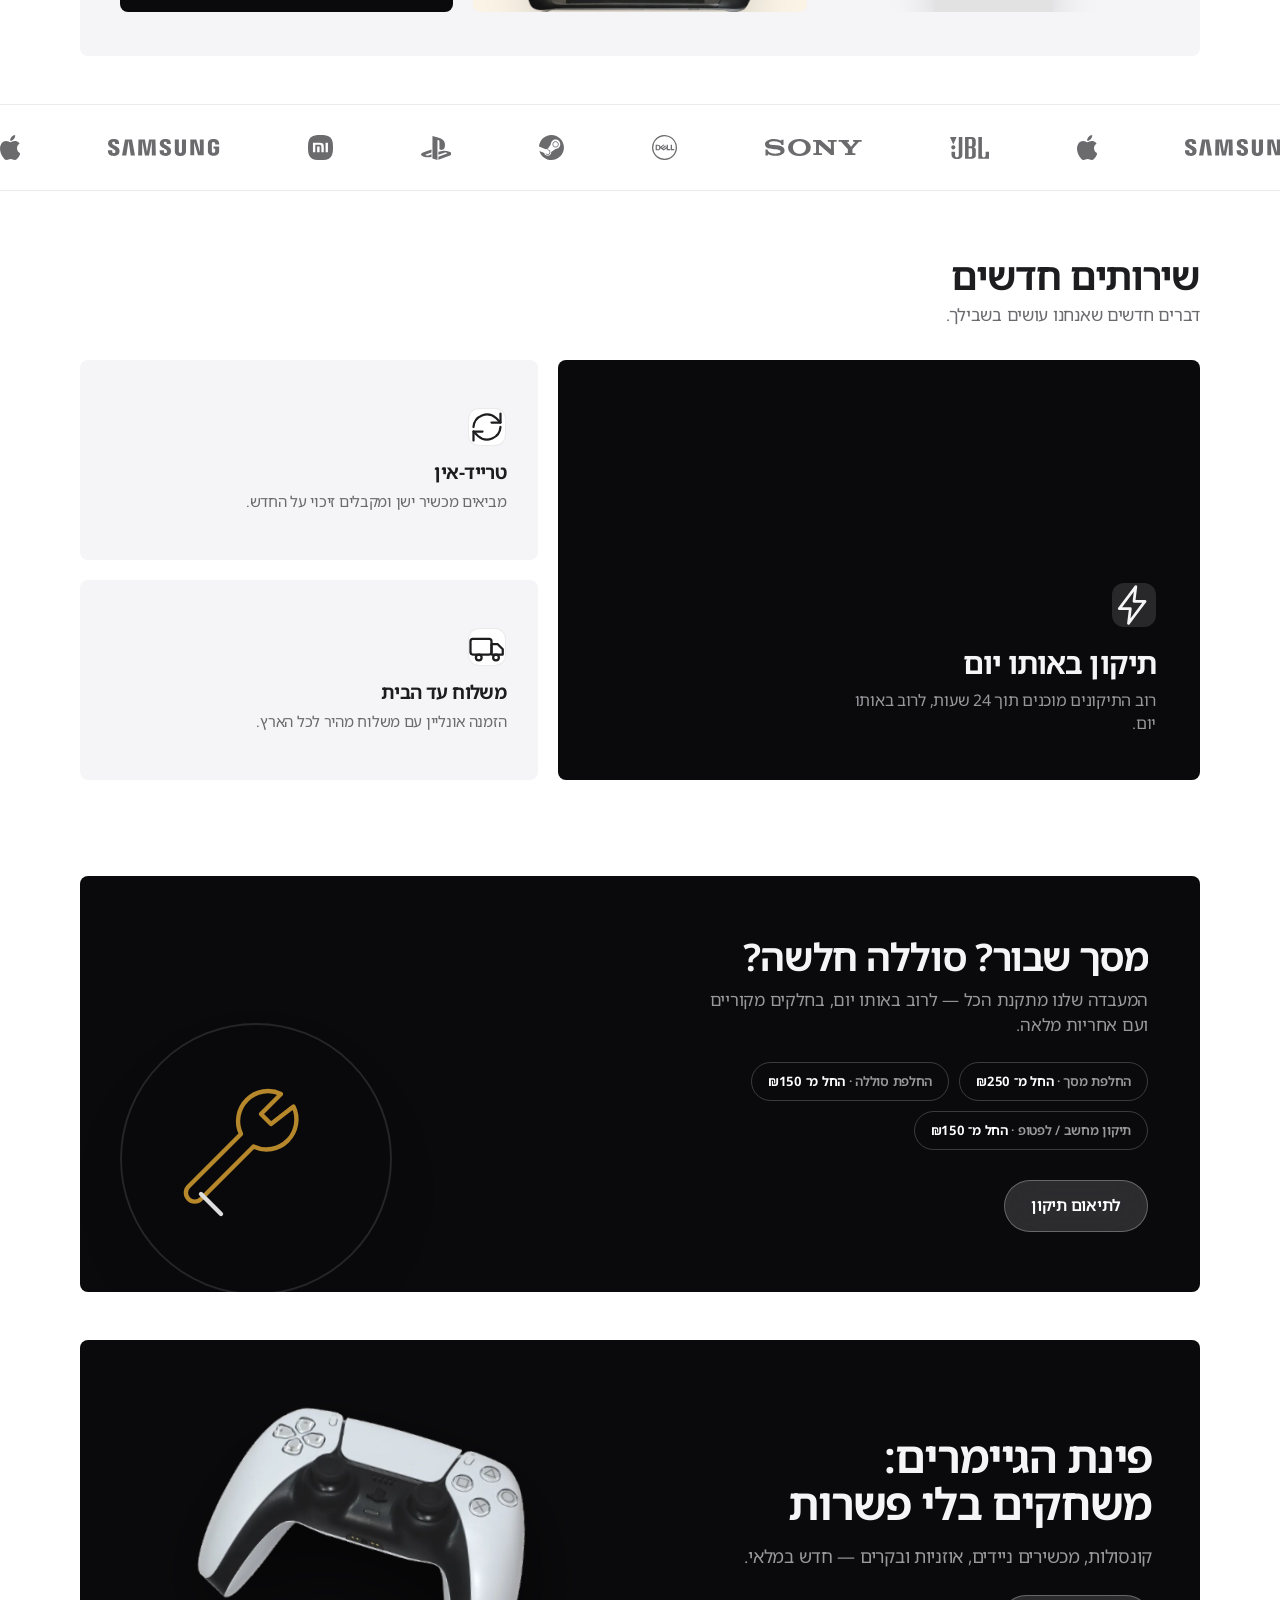
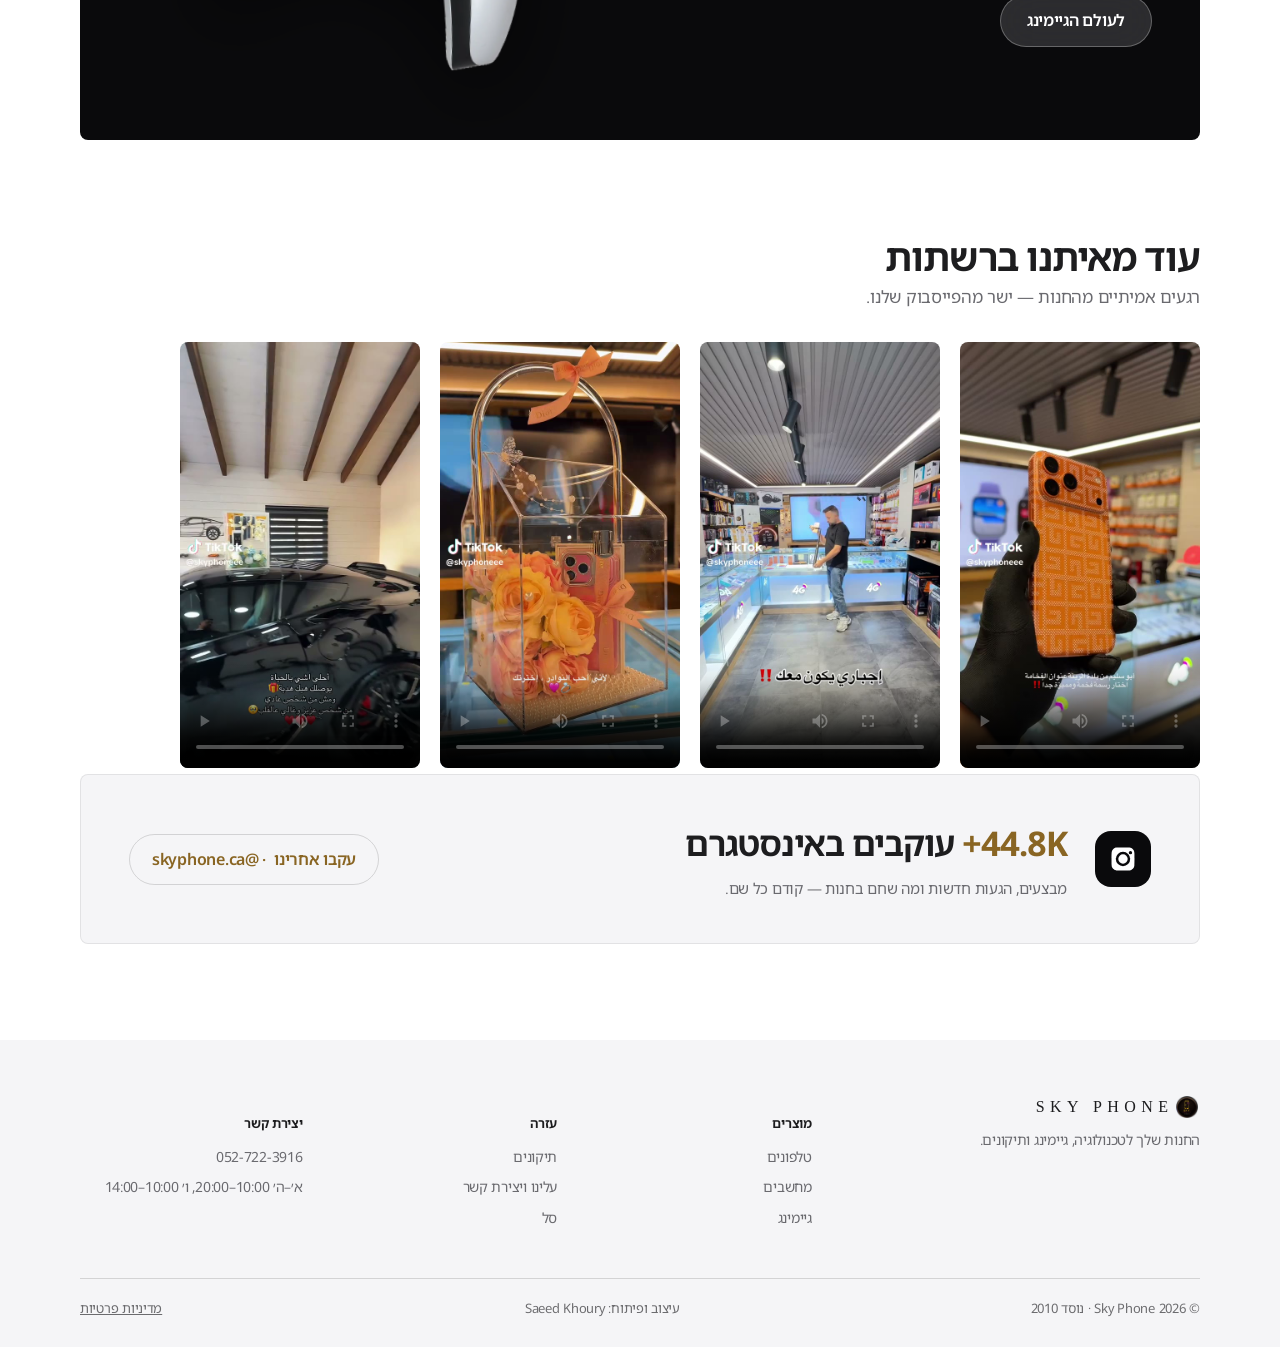
==== commit 58ab78cf: "Put the repair artwork on the repairs slide, and a brand bar under the nav The repairs slide was the" ====
--- a/index.html
+++ b/index.html
@@ -45,7 +45,7 @@
 <link rel="preconnect" href="https://fonts.googleapis.com">
 <link rel="preconnect" href="https://fonts.gstatic.com" crossorigin>
 <link href="https://fonts.googleapis.com/css2?family=Inter:wght@300;400;500;600;650;700;800&family=Noto+Sans+Hebrew:wght@400;500;600;700;800&family=Noto+Sans+Arabic:wght@400;500;600;700;800&display=swap" rel="stylesheet">
-<link rel="stylesheet" href="styles.css?v=20260910b">
+<link rel="stylesheet" href="styles.css?v=20260910e">
 <script type="application/ld+json">
 {
   "@context": "https://schema.org",
@@ -129,6 +129,13 @@
   <div class="scroll-progress"><div class="scroll-progress-fill" id="scrollProgressFill"></div></div>
 </header>
 
+<!-- The two makes the shop stocks. Each filters the catalog; see .brandbar in styles.css. -->
+<div class="brandbar">
+  <button class="brandbar-item brandbar-samsung" data-cat="phones" data-brand="samsung" aria-label="Samsung">SAMSUNG</button>
+  <span class="brandbar-sep" aria-hidden="true"></span>
+  <button class="brandbar-item brandbar-apple" data-cat="phones" data-brand="apple" aria-label="Apple"><svg viewBox="0 0 24 24" fill="currentColor" aria-hidden="true"><path d="M16.7 12.7c0-3 2.5-4.5 2.6-4.6-1.4-2.1-3.6-2.4-4.4-2.4-1.9-.2-3.6 1.1-4.6 1.1-1 0-2.4-1.1-4-1-2 0-3.9 1.2-4.9 3-2.1 3.7-.5 9.1 1.5 12.1 1 1.5 2.2 3.1 3.7 3 1.5-.1 2.1-1 3.9-1s2.4 1 4 .9c1.6 0 2.7-1.5 3.7-3 .8-1.2 1.2-2.2 1.5-3.2-.1-.1-3-1.2-3-4.9zM14 3.5c.8-1 1.4-2.4 1.2-3.8-1.2.1-2.6.8-3.5 1.8-.7.8-1.4 2.2-1.2 3.6 1.3.1 2.7-.7 3.5-1.6z"/></svg></button>
+</div>
+
 <div class="mobile-search" id="mobileSearch">
   <svg viewBox="0 0 24 24" fill="none" stroke="currentColor" stroke-width="2" stroke-linecap="round" stroke-linejoin="round"><circle cx="11" cy="11" r="7"/><line x1="21" y1="21" x2="16.65" y2="16.65"/></svg>
   <input type="search" id="searchInputMobile" data-ph="search_ph" data-al="form_search_label" autocomplete="off" autocapitalize="off" autocorrect="off" enterkeyhint="search">
@@ -517,6 +524,6 @@
   <svg viewBox="0 0 24 24" fill="currentColor" aria-hidden="true"><path d="M17.472 14.382c-.297-.149-1.758-.867-2.03-.967-.273-.099-.471-.148-.67.15-.197.297-.767.966-.94 1.164-.173.199-.347.223-.644.075-.297-.15-1.255-.463-2.39-1.475-.883-.788-1.48-1.761-1.653-2.059-.173-.297-.018-.458.13-.606.134-.133.298-.347.446-.52.149-.174.198-.298.298-.497.099-.198.05-.371-.025-.52-.075-.149-.669-1.612-.916-2.207-.242-.579-.487-.5-.669-.51-.173-.008-.371-.01-.57-.01-.198 0-.52.074-.792.372-.272.297-1.04 1.016-1.04 2.479 0 1.462 1.065 2.875 1.213 3.074.149.198 2.096 3.2 5.077 4.487.709.306 1.262.489 1.694.625.712.227 1.36.195 1.871.118.571-.085 1.758-.719 2.006-1.413.248-.694.248-1.289.173-1.413-.074-.124-.272-.198-.57-.347m-5.421 7.403h-.004a9.87 9.87 0 0 1-5.031-1.378l-.361-.214-3.741.982.998-3.648-.235-.374a9.86 9.86 0 0 1-1.51-5.26c.001-5.45 4.436-9.884 9.888-9.884 2.64 0 5.122 1.03 6.988 2.898a9.825 9.825 0 0 1 2.893 6.994c-.003 5.45-4.437 9.884-9.885 9.884m8.413-18.297A11.815 11.815 0 0 0 12.05 0C5.495 0 .16 5.335.157 11.892c0 2.096.547 4.142 1.588 5.945L.057 24l6.305-1.654a11.882 11.882 0 0 0 5.683 1.448h.005c6.554 0 11.89-5.335 11.893-11.893a11.821 11.821 0 0 0-3.48-8.413z"/></svg>
 </a>
 
-<script src="app.js?v=20260910b"></script>
+<script src="app.js?v=20260910e"></script>
 </body>
 </html>
--- a/styles.css
+++ b/styles.css
@@ -150,6 +150,41 @@
    load reads as one sequence instead of a page that was waiting behind a screen. */
 body.loaded .nav-inner{animation:reveal-up .5s var(--ease) both}
 body.loaded .promo-bar{animation:reveal-up .45s var(--ease) both}
+
+/* ---------- brand bar ----------
+   The two makes the shop actually stocks, directly under the nav rule. Forced
+   LTR so the pair always reads Samsung | Apple, in that order, in all three
+   languages — brand marks are not translated and should not reorder with the
+   page. Each one filters the catalog rather than just sitting there. */
+.brandbar{display:flex; align-items:center; justify-content:center; gap:22px;
+  padding-block:11px; background:transparent;
+  direction:ltr; unicode-bidi:isolate;
+  /* The ribbon and the nav are both fixed, so nothing in normal flow clears
+     them on its own — every .page carries that offset itself. The bar takes the
+     same offset, then gives it straight back with a negative end margin so the
+     page below still lands exactly where its own padding puts it. Fixing the
+     bar instead would have cost 57px of every screen forever, on top of the
+     88px the ribbon and nav already take. position:relative keeps it above the
+     page background that now starts behind it. */
+  position:relative; z-index:1;
+  margin-block-start:calc(var(--nav-h) + var(--ribbon-h));
+  margin-block-end:calc(-1 * (var(--nav-h) + var(--ribbon-h)))}
+.brandbar-item{display:inline-flex; align-items:center; justify-content:center;
+  min-height:34px; padding-inline:14px; border:0; background:none; cursor:pointer;
+  color:var(--ink); font-family:inherit; border-radius:var(--radius-pill);
+  transition:color .18s var(--ease), transform .18s var(--ease), opacity .18s var(--ease)}
+/* The marks sit at full ink, so hover cannot get darker — it goes to the brand
+   gold instead, which is the same signal every other control on the site uses. */
+.brandbar-item:hover{color:var(--accent-strong); transform:translateY(-1px)}
+.brandbar-item:active{transform:translateY(0) scale(.97)}
+.brandbar-samsung{font-size:15px; font-weight:800; letter-spacing:.055em}
+.brandbar-apple svg{width:19px; height:19px; display:block}
+.brandbar-sep{width:1px; height:17px; background:rgba(0,0,0,.18); flex:0 0 auto}
+@media (max-width:520px){
+  .brandbar{gap:14px; padding-block:9px}
+  .brandbar-samsung{font-size:13px}
+  .brandbar-apple svg{width:17px; height:17px}
+}
 
 /* ---------- sibling stagger ----------
    For content that genuinely arrives as a list. The delay is capped at the
@@ -450,6 +485,13 @@
   mask-image:linear-gradient(180deg,#000 76%,rgba(0,0,0,.35) 92%,transparent 100%)}
 /* catalog-fed art: pmediaSrc removes the <img> on error and shows .pfb, so the
    two never overlap — no absolute stacking needed (unlike .highlight-media). */
+/* A photograph keeps its own background, so it is framed rather than floated:
+   rounded, shadowed, and slightly narrower than a cut-out render would be. It
+   still inherits the pointer tilt, which is applied to the img by script. */
+.hero-ad-art.photo img{border-radius:var(--radius-lg); box-shadow:var(--shadow-lg);
+  max-height:min(44vh,360px); width:auto; max-width:min(100%,300px); object-fit:cover}
+.hero-ad-art.photo{filter:none}
+
 .hero-ad-art .pfb{display:none}
 .hero-ad-art .pfb.show{display:grid; place-items:center}
 .hero-ad-art .pfb svg{width:min(28vh,230px); height:auto; opacity:.5}
@@ -462,6 +504,11 @@
 /* cutout art: a transparent-background render standing on the ground */
 .hero-ad-art.cutout img{filter:drop-shadow(0 34px 44px rgba(0,0,0,.28))}
 .hero-ad-dark .hero-ad-art.cutout img{filter:drop-shadow(0 36px 56px rgba(0,0,0,.62))}
+/* Artwork with soft alpha rather than a hard silhouette: drop-shadow is applied
+   per-pixel through the alpha channel, so on a graphic whose fills are
+   deliberately semi-transparent it smears a grey wash across the middle
+   instead of sitting behind the shape. */
+.hero-ad-art.no-shadow img{filter:none}
 
 /* blend art: a supplied creative that carries its own background. Cropped to fill
    (so it can never letterbox) and masked so its edges dissolve into the ground. */
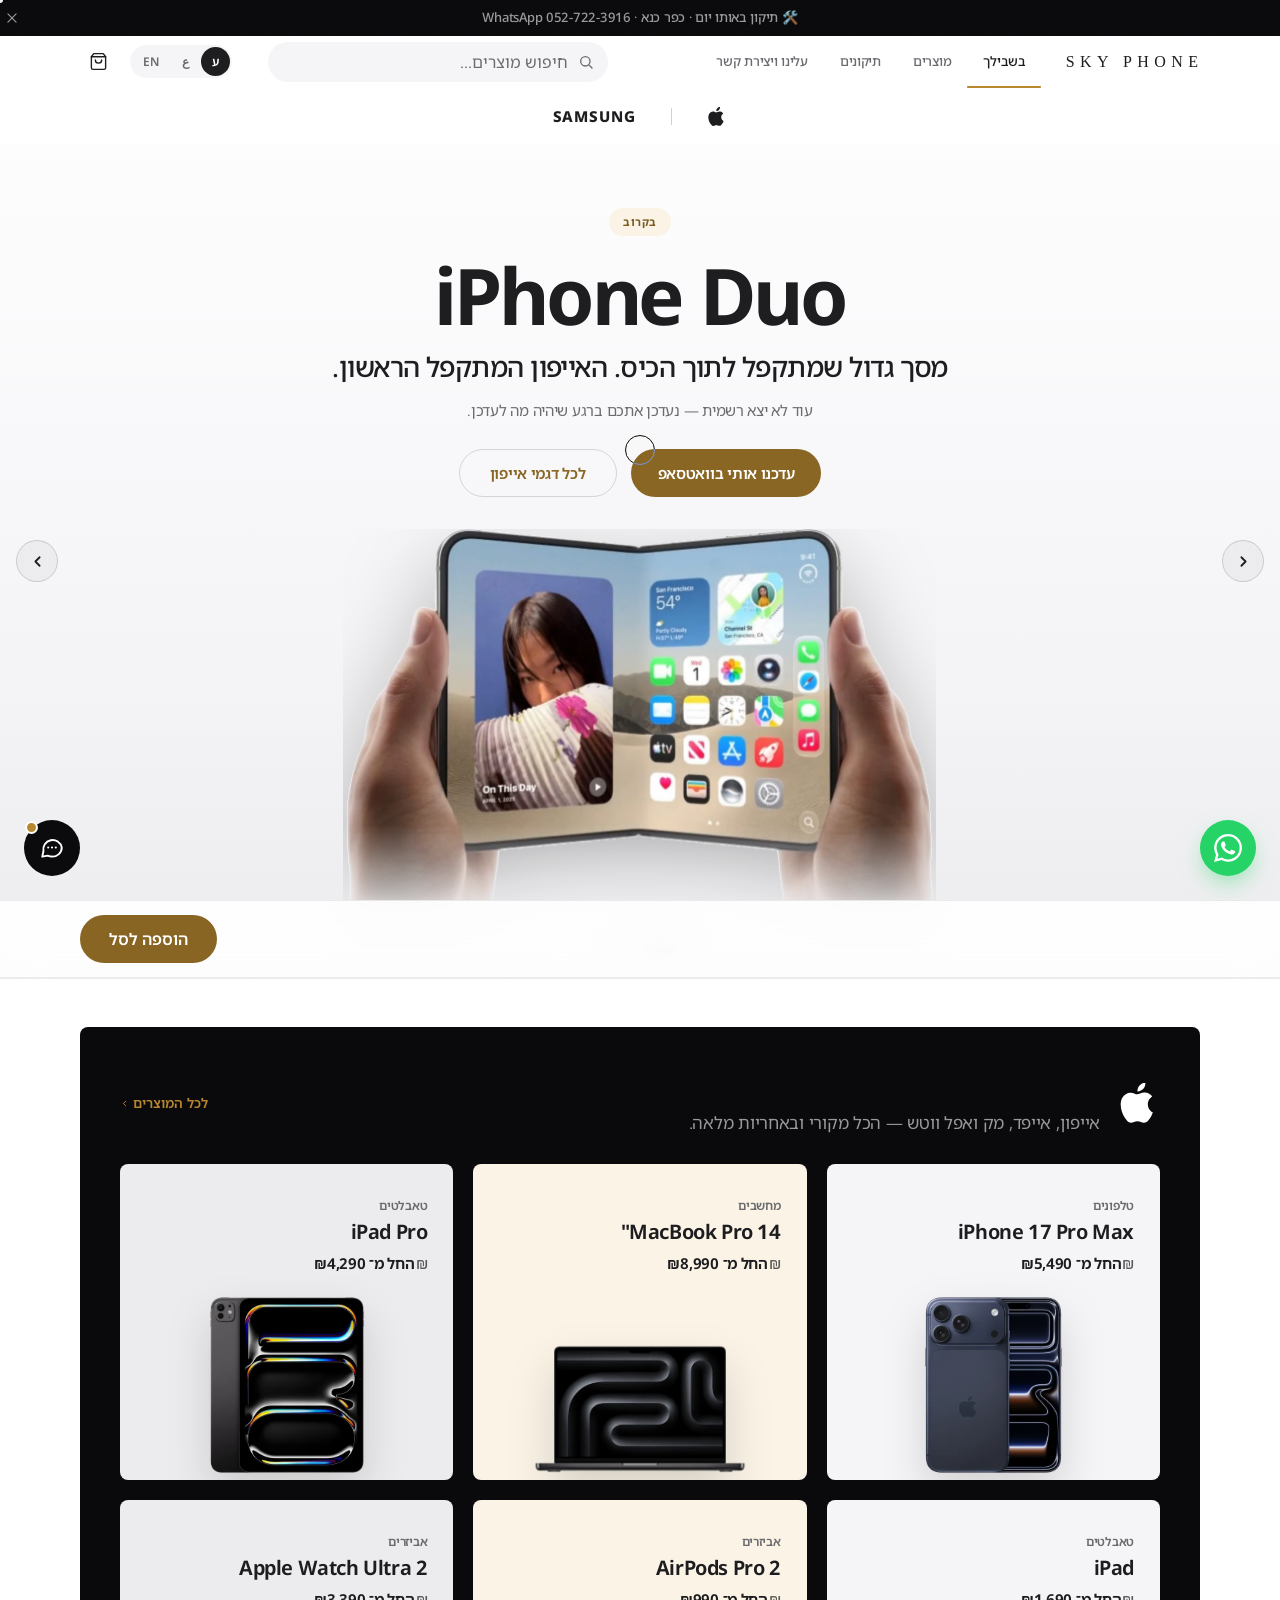
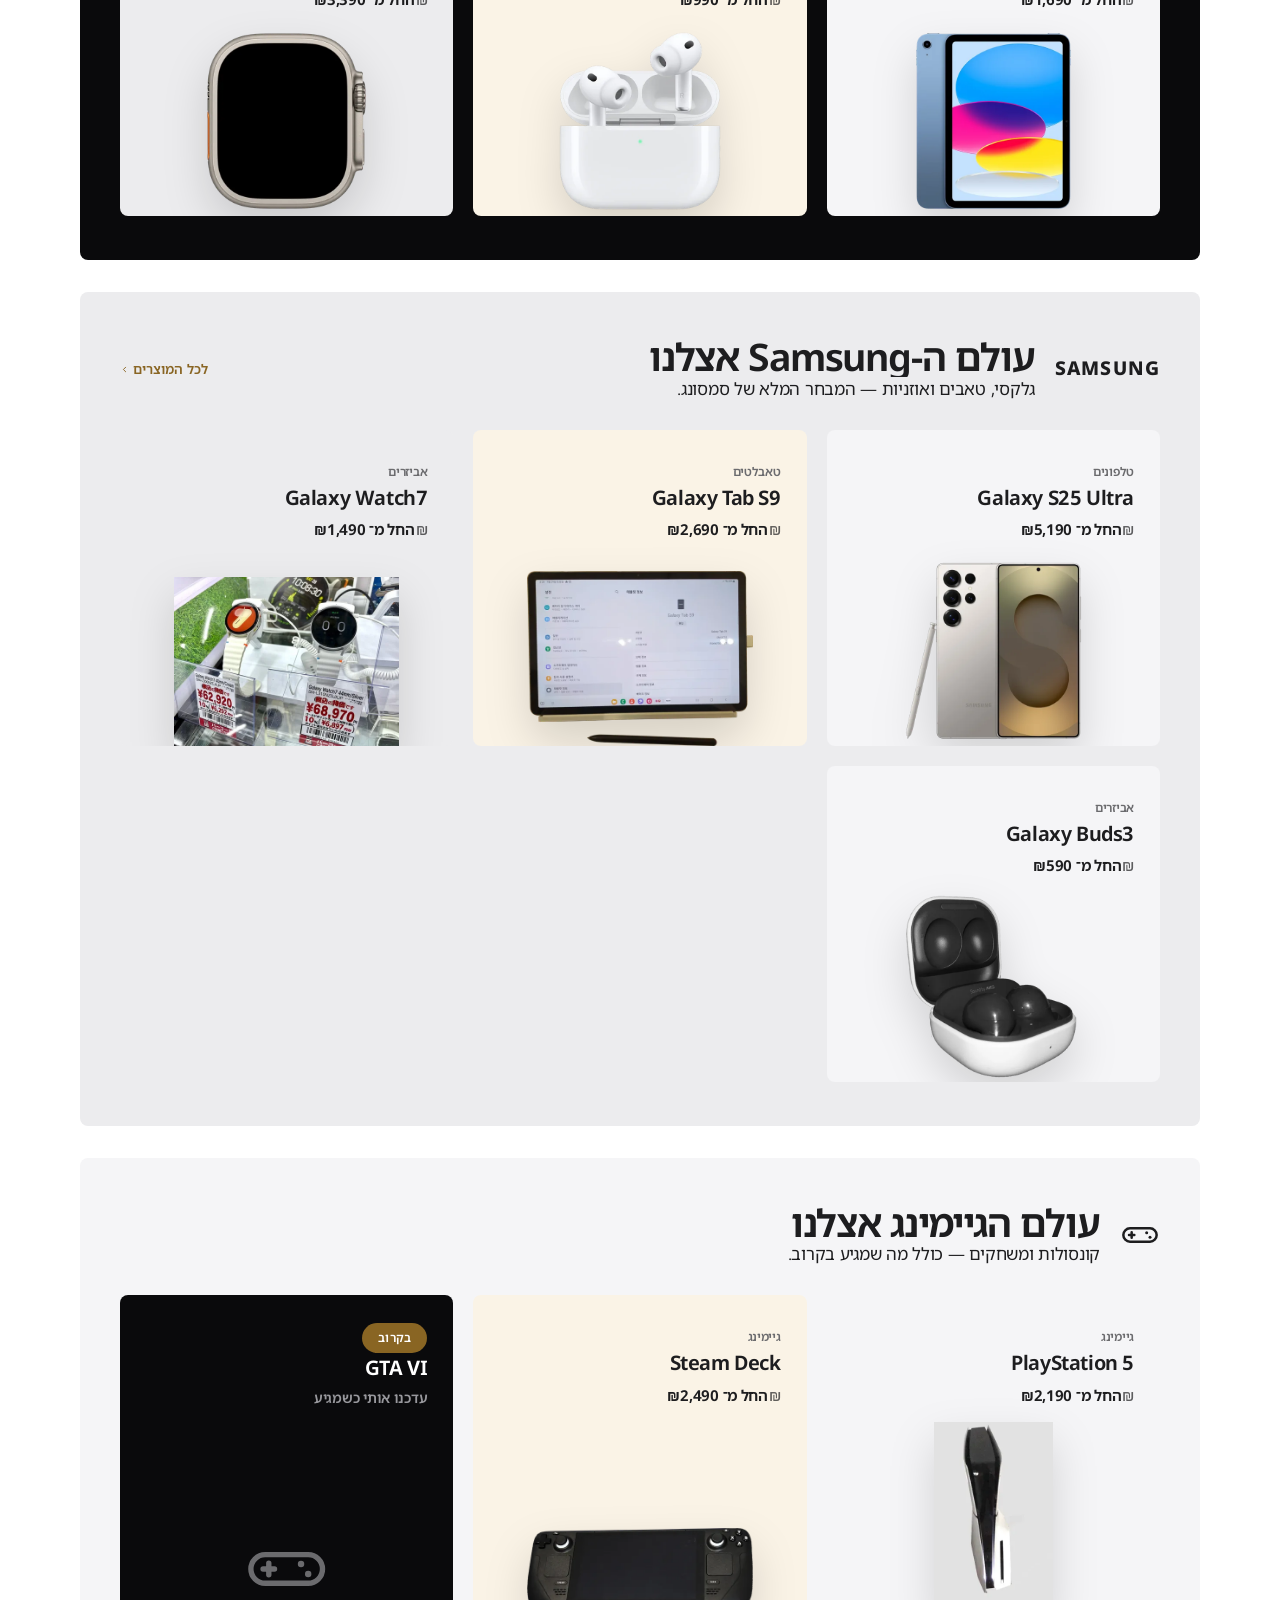
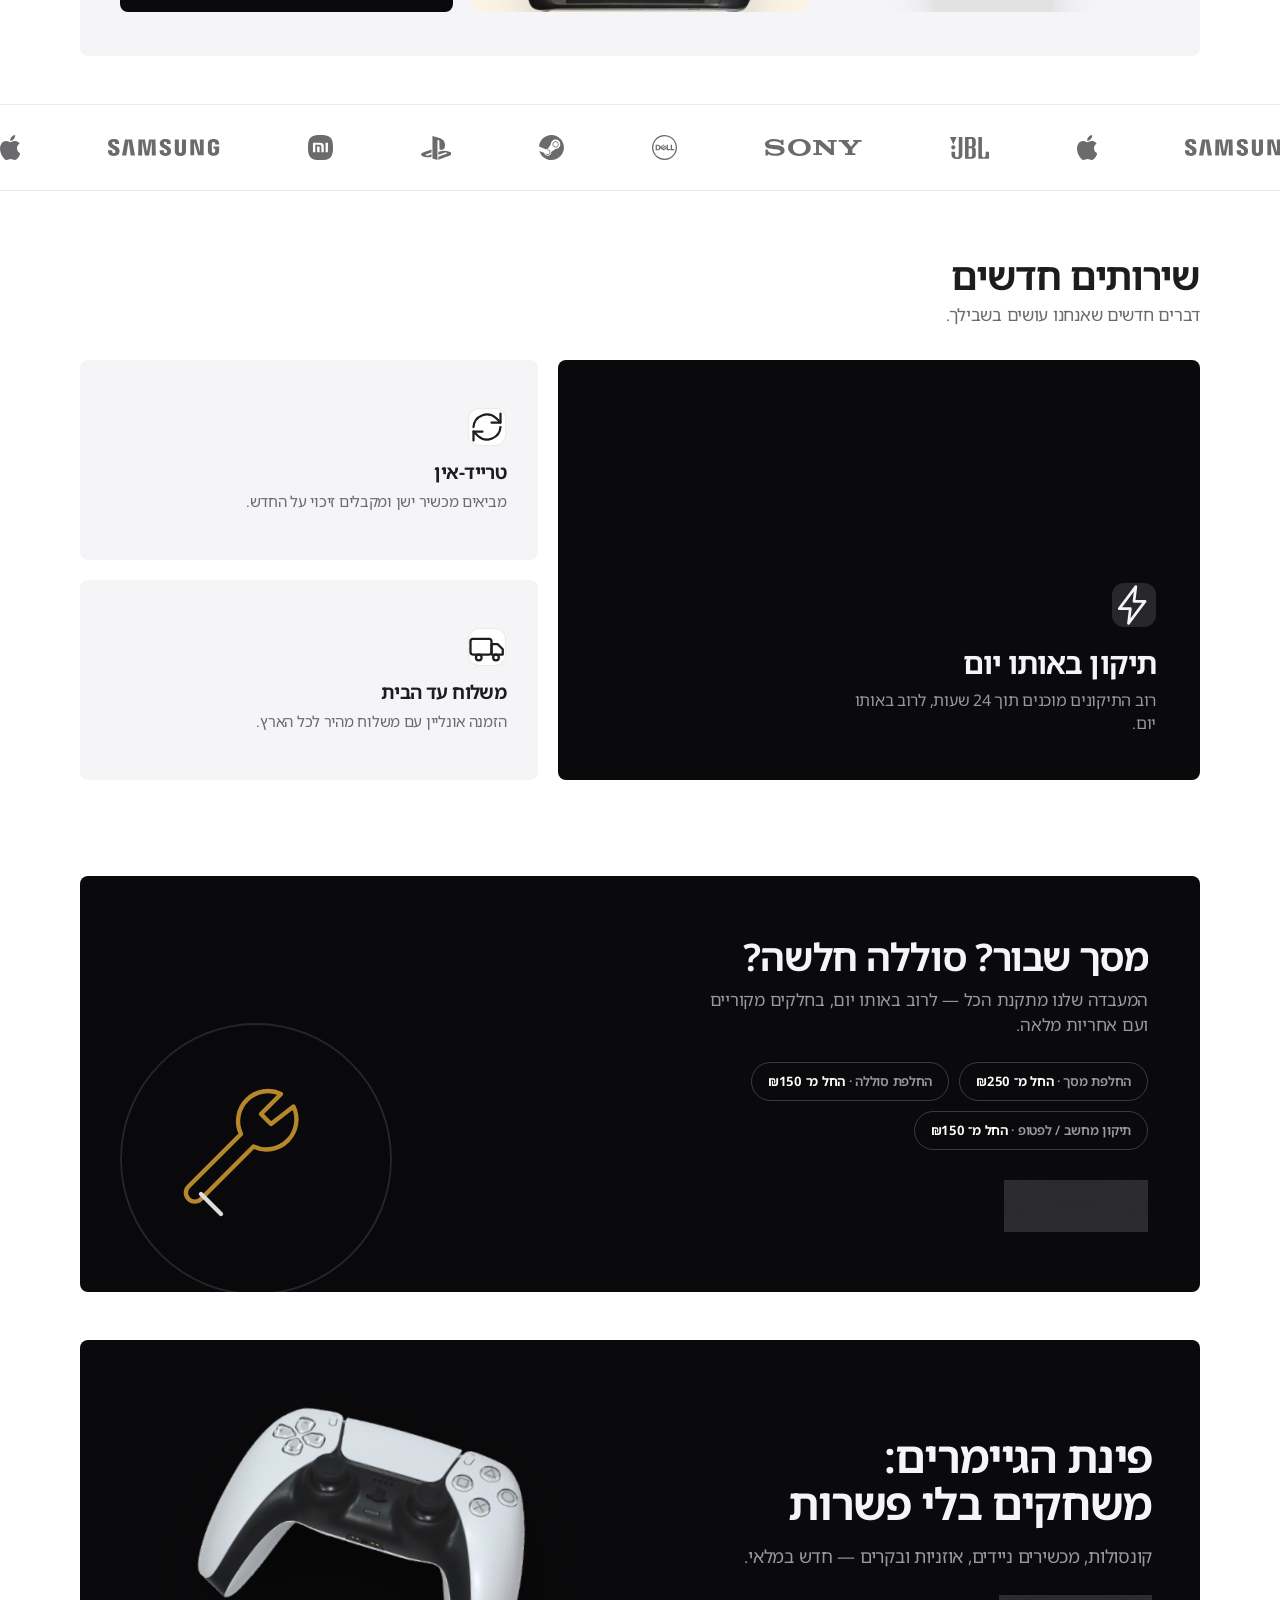
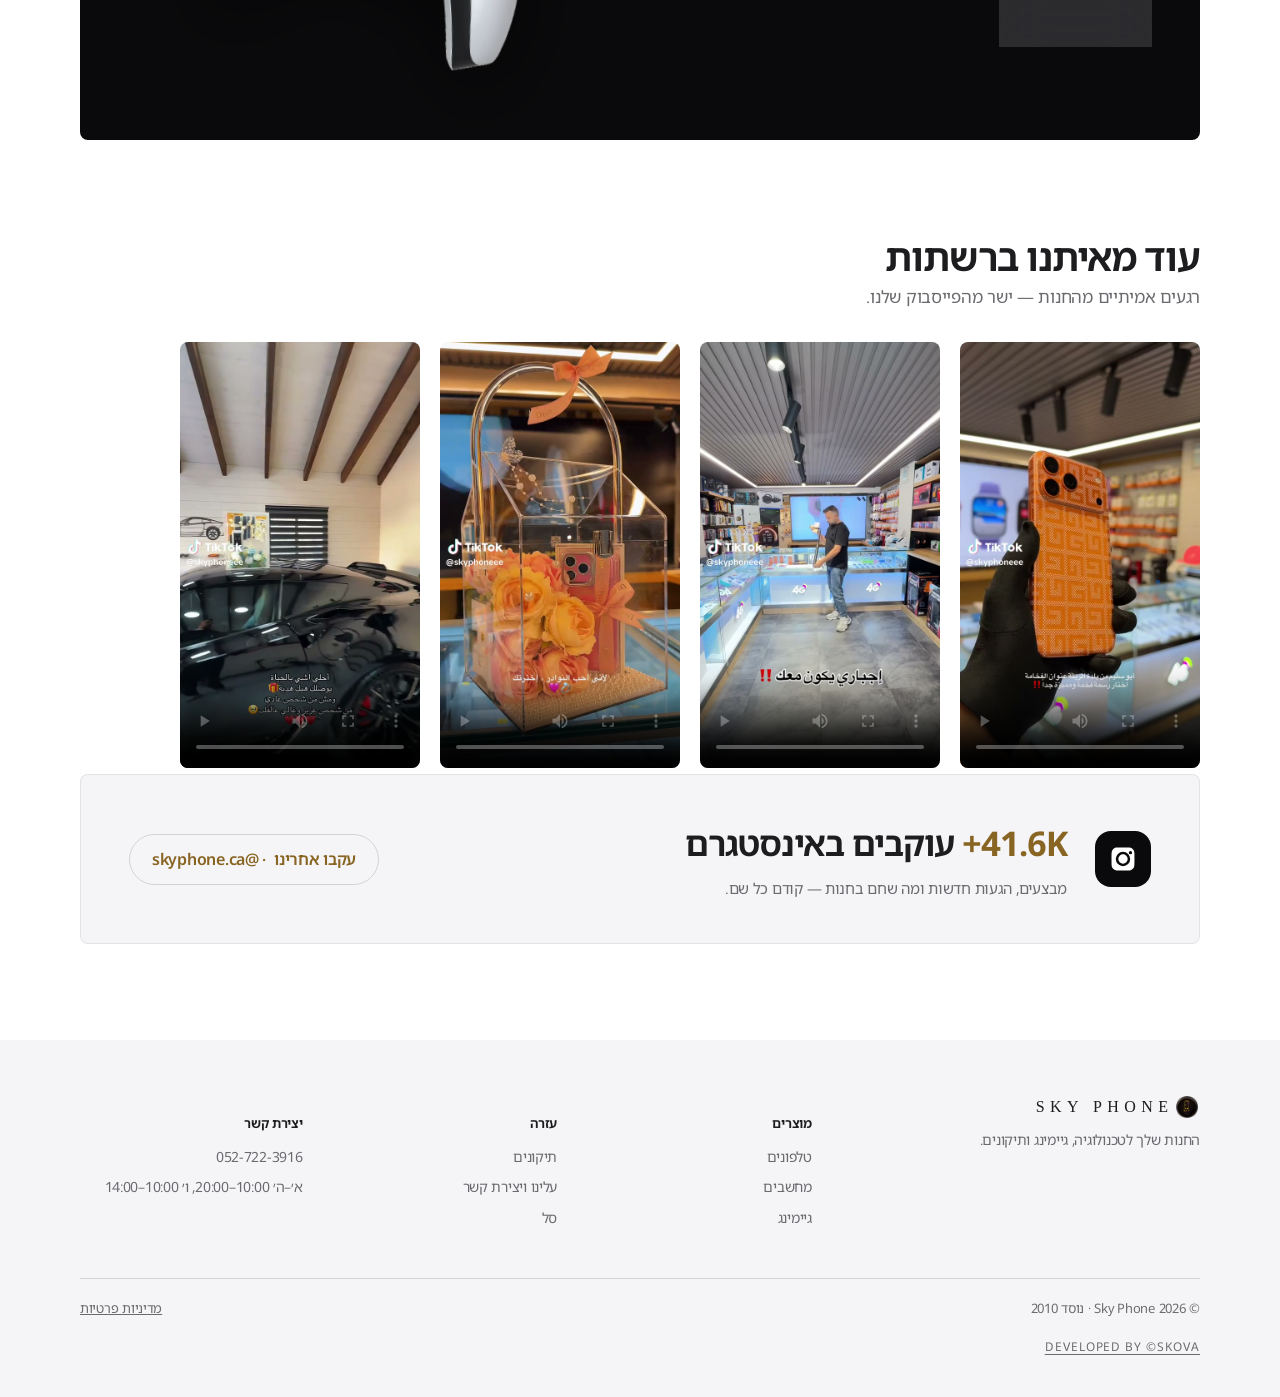
==== commit 3cea4f58: "feat: add "Developed by ©SKOVA" footer credit" ====
--- a/index.html
+++ b/index.html
@@ -45,7 +45,7 @@
 <link rel="preconnect" href="https://fonts.googleapis.com">
 <link rel="preconnect" href="https://fonts.gstatic.com" crossorigin>
 <link href="https://fonts.googleapis.com/css2?family=Inter:wght@300;400;500;600;650;700;800&family=Noto+Sans+Hebrew:wght@400;500;600;700;800&family=Noto+Sans+Arabic:wght@400;500;600;700;800&display=swap" rel="stylesheet">
-<link rel="stylesheet" href="styles.css?v=20260910e">
+<link rel="stylesheet" href="styles.css?v=20261028a">
 <script type="application/ld+json">
 {
   "@context": "https://schema.org",
@@ -440,7 +440,8 @@
         <p data-t="ab_phone_v" style="cursor:default"></p><p data-t="ab_hours_v" style="cursor:default"></p>
       </div>
     </div>
-    <div class="foot-bottom"><span>© 2026 Sky Phone · <span data-t="foot_est"></span></span><span data-t="foot_credit"></span><a href="privacy.html" data-t="foot_privacy" style="color:inherit; text-decoration:underline; margin-inline-start:12px"></a></div>
+    <div class="foot-bottom"><span>© 2026 Sky Phone · <span data-t="foot_est"></span></span><a href="privacy.html" data-t="foot_privacy" style="color:inherit; text-decoration:underline; margin-inline-start:12px"></a></div>
+    <p class="skova-credit"><a href="https://skova.dev" target="_blank" rel="noopener" dir="ltr" lang="en" aria-label="Developed by SKOVA (opens in a new tab)">Developed by ©SKOVA</a></p>
   </div>
 </footer>
 
--- a/styles.css
+++ b/styles.css
@@ -942,6 +942,11 @@
 .foot-grid a,.foot-grid p{color:var(--ink-soft); font-size:14px; display:block; margin-block-end:10px; cursor:pointer}
 .foot-grid a:hover{color:var(--ink)}
 .foot-bottom{border-block-start:1px solid var(--line-2); margin-block-start:40px; padding-block-start:20px; display:flex; justify-content:space-between; flex-wrap:wrap; gap:10px; color:var(--ink-faint); font-size:13px}
+.skova-credit{margin:6px 0 0; font-size:12px; letter-spacing:.08em; text-transform:uppercase; color:var(--ink-faint)}
+.skova-credit a{color:inherit; text-decoration:underline; text-underline-offset:3px; min-height:44px; display:inline-flex; align-items:center}
+.skova-credit a:hover,.skova-credit a:focus-visible{color:var(--ink)}
+/* the floating chat and WhatsApp buttons sit over the bottom corners: room under the footer's last line on phones */
+@media (max-width:920px){footer{padding-block-end:96px}}
 
 /* ---------- modal + toast ---------- */
 .modal{position:fixed; inset:0; display:grid; place-items:center; z-index:120; opacity:0; visibility:hidden; transition:opacity .25s var(--ease), visibility .25s; padding:20px; background:rgba(0,0,0,.4)}
